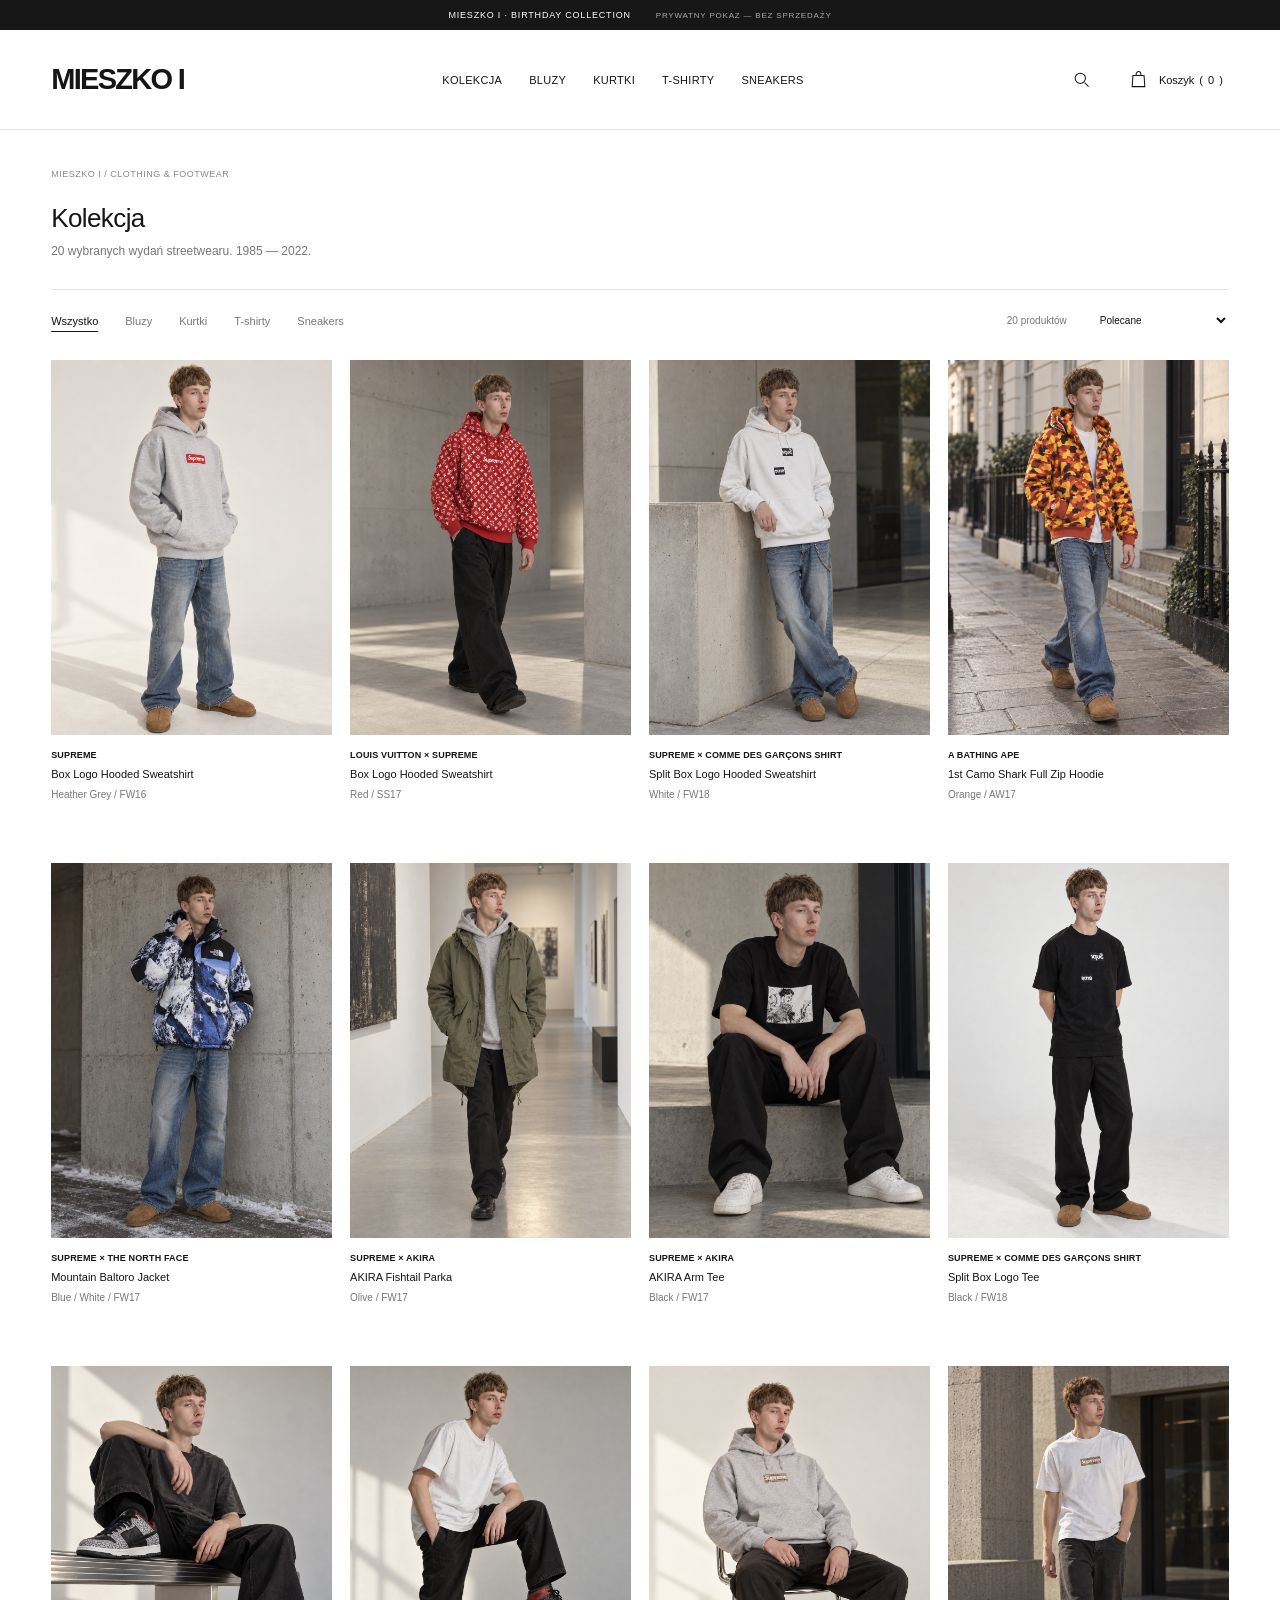
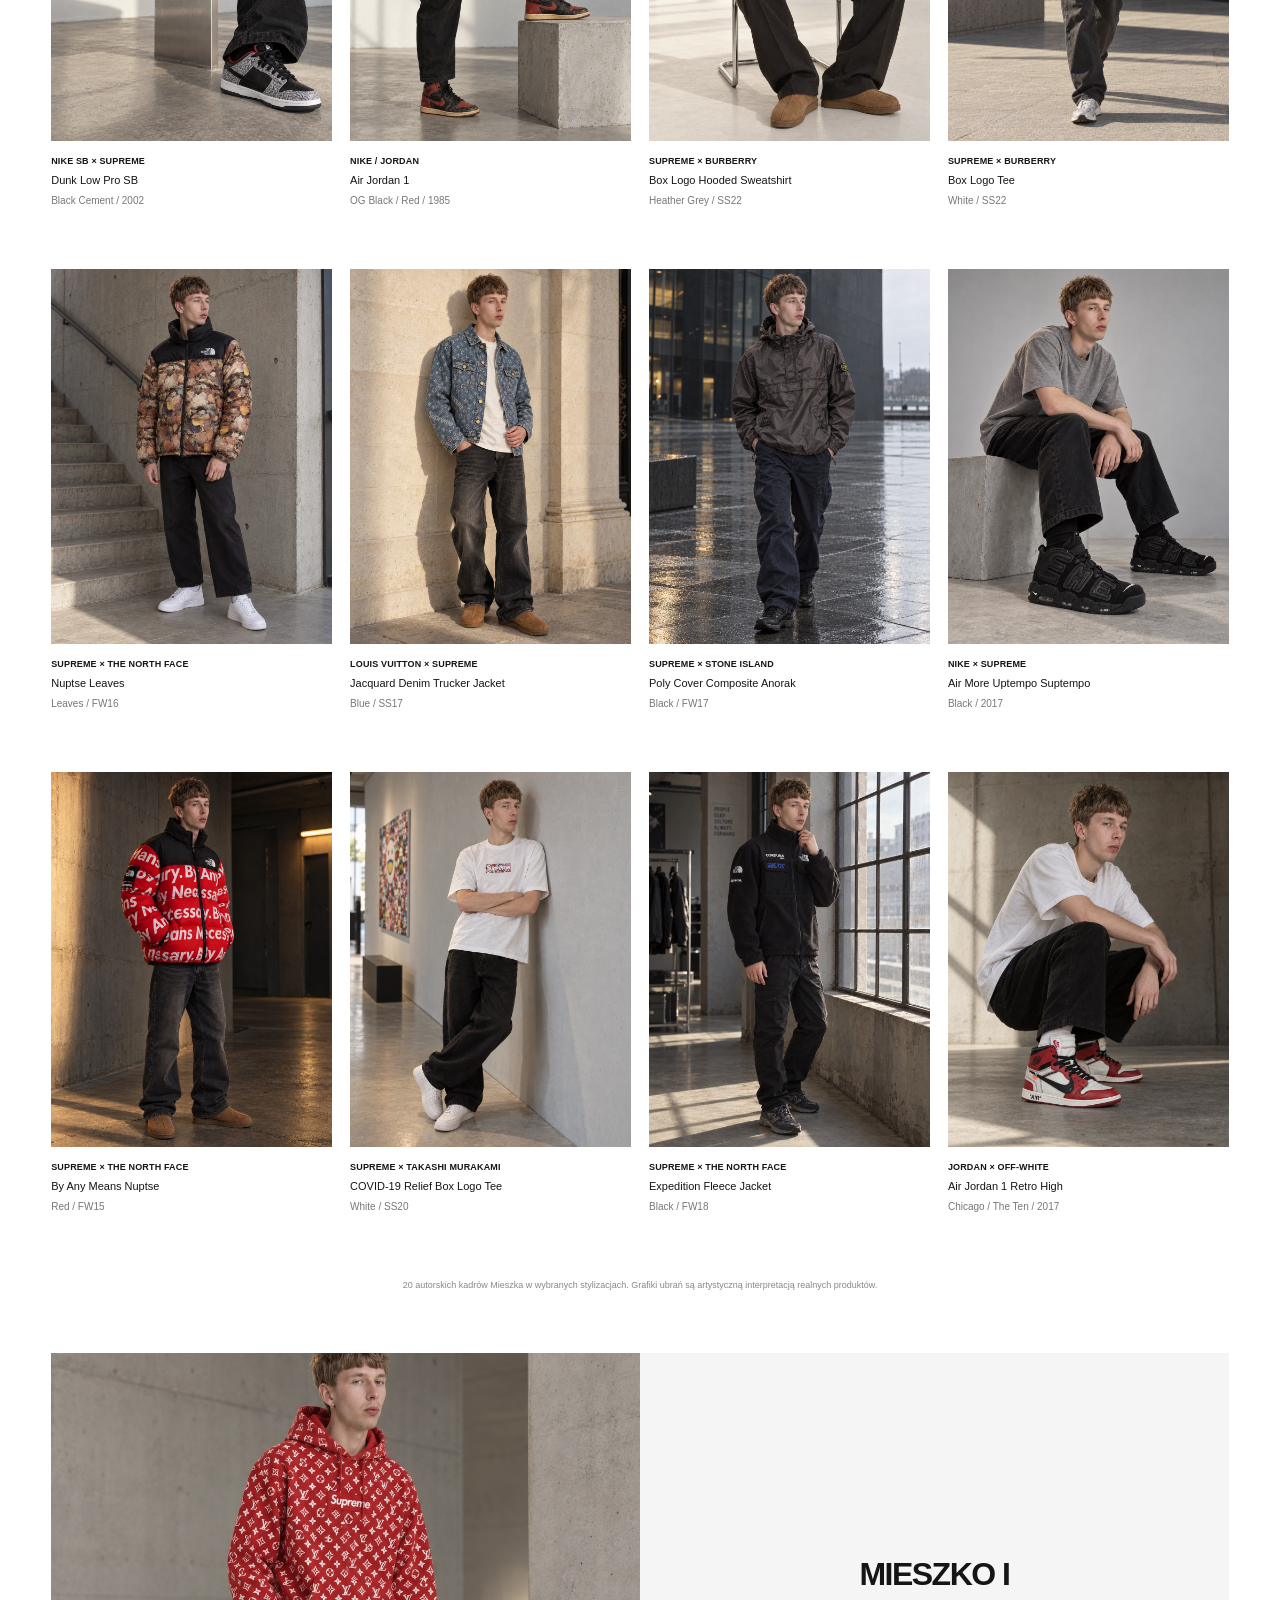
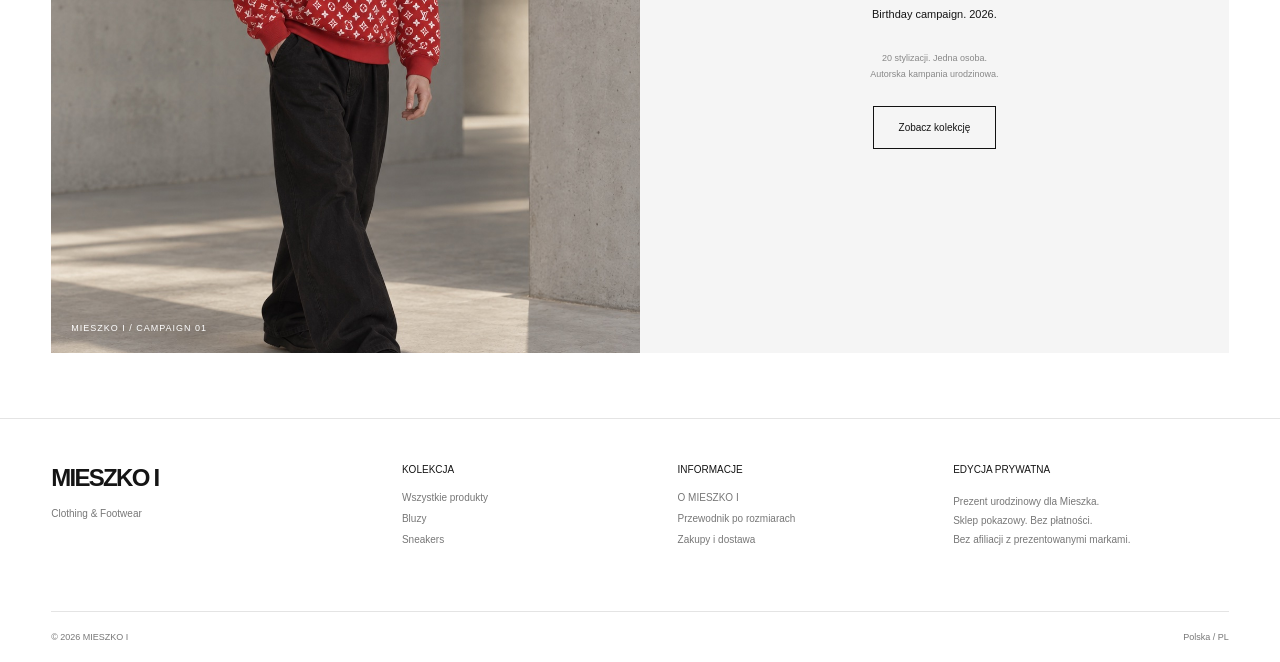
==== index.html @ 888cb0c1 "Publish 20 Mieszko campaign photos across both storefronts" ====
<!doctype html><html lang="pl"><head><meta charset="utf-8"><meta name="viewport" content="width=device-width,initial-scale=1"><meta name="theme-color" content="#ffffff"><meta name="robots" content="noindex,nofollow"><title>MIESZKO I — Clothing & Footwear</title><link rel="stylesheet" href="style.css"></head><body>
<a class="skip" href="#catalog">Przejdź do produktów</a><div class="announcement">MIESZKO I · BIRTHDAY COLLECTION <span>PRYWATNY POKAZ — BEZ SPRZEDAŻY</span></div>
<header><button id="menuButton" class="icon-button mobile" aria-label="Otwórz menu" aria-expanded="false"><svg viewBox="0 0 24 24"><path d="M3 7h18M3 12h18M3 17h18"/></svg></button><a href="#collection" class="logo" aria-label="Mieszko I, kolekcja">MIESZKO I</a><nav aria-label="Nawigacja główna"><button data-category="all">Kolekcja</button><button data-category="Bluzy">Bluzy</button><button data-category="Kurtki">Kurtki</button><button data-category="T-shirty">T-shirty</button><button data-category="Sneakers">Sneakers</button></nav><div class="tools"><button id="searchButton" class="icon-button" aria-label="Szukaj"><svg viewBox="0 0 24 24"><circle cx="10.5" cy="10.5" r="6.5"/><path d="m16 16 5 5"/></svg></button><button id="cartButton" class="cart-button" aria-label="Otwórz koszyk"><svg viewBox="0 0 24 24"><path d="M5 7h14l1 14H4L5 7Zm4 0V5a3 3 0 0 1 6 0v2"/></svg><span class="cart-label">Koszyk</span> (<span id="count">0</span>)</button></div></header>
<div id="mobileMenu" hidden><button data-category="all">Cała kolekcja</button><button data-category="Bluzy">Bluzy</button><button data-category="Kurtki">Kurtki</button><button data-category="T-shirty">T-shirty</button><button data-category="Sneakers">Sneakers</button><button data-info="about">O MIESZKO I</button></div>
<main id="collection"><section class="collection-intro"><div class="breadcrumb">MIESZKO I / CLOTHING & FOOTWEAR</div><h1>Kolekcja</h1><p>20 wybranych wydań streetwearu. 1985 — 2022.</p></section><section id="catalog" aria-label="Katalog produktów"><div class="catalog-toolbar"><div class="filters" role="group" aria-label="Kategorie"><button class="active" data-filter="all">Wszystko</button><button data-filter="Bluzy">Bluzy</button><button data-filter="Kurtki">Kurtki</button><button data-filter="T-shirty">T-shirty</button><button data-filter="Sneakers">Sneakers</button></div><div class="sorting"><span id="resultCount">20 produktów</span><label class="sr-only" for="sort">Sortowanie</label><select id="sort"><option value="curated">Polecane</option><option value="new">Rok: od najnowszych</option><option value="old">Rok: od najstarszych</option><option value="name">Nazwa: A–Z</option></select></div></div><div id="searchPanel" hidden><label class="sr-only" for="search">Szukaj w kolekcji</label><input id="search" type="search" placeholder="Szukaj produktów, marek, lat…" autocomplete="off"><button id="clearSearch">Wyczyść</button></div><div id="grid" class="grid"></div><p class="photo-note">20 autorskich kadrów Mieszka w wybranych stylizacjach. Grafiki ubrań są artystyczną interpretacją realnych produktów.</p></section><section class="editorial"><figure><img src="assets/photos/lv-box.jpg" alt="Mieszko w czerwonej stylizacji Louis Vuitton i Supreme z urodzinowej kampanii" loading="lazy"><figcaption>MIESZKO I / CAMPAIGN 01</figcaption></figure><div><h2>MIESZKO I</h2><p>Birthday campaign. 2026.</p><p class="editorial-note">20 stylizacji. Jedna osoba.<br>Autorska kampania urodzinowa.</p><button data-category="all">Zobacz kolekcję</button></div></section></main>
<footer><div class="footer-brand"><a class="logo" href="#collection">MIESZKO I</a><p>Clothing & Footwear</p></div><div><h2>Kolekcja</h2><button data-category="all">Wszystkie produkty</button><button data-category="Bluzy">Bluzy</button><button data-category="Sneakers">Sneakers</button></div><div><h2>Informacje</h2><button data-info="about">O MIESZKO I</button><button data-info="sizes">Przewodnik po rozmiarach</button><button data-info="demo">Zakupy i dostawa</button></div><div><h2>Edycja prywatna</h2><p>Prezent urodzinowy dla Mieszka.<br>Sklep pokazowy. Bez płatności.<br>Bez afiliacji z prezentowanymi markami.</p></div><div class="footer-bottom"><span>© 2026 MIESZKO I</span><span>Polska / PL</span></div></footer>
<dialog id="detail" aria-label="Szczegóły produktu"><button class="close" aria-label="Zamknij szczegóły">×</button><div id="detailBody"></div></dialog><dialog id="cart" aria-label="Koszyk"><button class="close" aria-label="Zamknij koszyk">×</button><div id="cartBody"></div></dialog><dialog id="info" aria-label="Informacje"><button class="close" aria-label="Zamknij informacje">×</button><div id="infoBody"></div></dialog><div id="toast" role="status" aria-live="polite"></div><script src="products.js"></script><script src="app.js"></script></body></html>
---- style.css ----
:root{--ink:#151515;--muted:#777;--line:#e4e4e4;--surface:#f5f5f5}*{box-sizing:border-box}body{margin:0;background:#fff;color:var(--ink);font-family:Helvetica,Arial,sans-serif;font-size:13px;-webkit-font-smoothing:antialiased}html{scroll-behavior:smooth;scroll-padding-top:110px}button,input,select{font:inherit;color:inherit}button,a,select{-webkit-tap-highlight-color:transparent}button{cursor:pointer}button{background:none;border:0}a{color:inherit;text-decoration:none}button:focus-visible,a:focus-visible,input:focus-visible,select:focus-visible,summary:focus-visible{outline:2px solid #111;outline-offset:4px}button:disabled{opacity:.45;cursor:not-allowed}.announcement{height:30px;background:#171717;color:white;display:flex;justify-content:center;gap:25px;align-items:center;font-size:9px;letter-spacing:.8px}.announcement span{color:#a9a9a9;font-size:8px}header{height:100px;padding:0 4%;display:flex;align-items:center;gap:40px;background:white;position:sticky;top:0;z-index:10;border-bottom:1px solid var(--line)}.logo{font-family:Helvetica,Arial,sans-serif;font-weight:900;font-size:29px;letter-spacing:-1.7px;white-space:nowrap}header nav{display:flex;align-items:center;justify-content:center;gap:27px;flex:1}nav button{font-size:11px;padding:12px 0;text-transform:uppercase;letter-spacing:.3px}nav button:hover,footer button:hover{text-decoration:underline;text-underline-offset:4px}.tools{display:flex;align-items:center;gap:22px}.icon-button{padding:10px;display:flex;align-items:center;justify-content:center}.icon-button svg,.cart-button svg{width:19px;height:19px;fill:none;stroke:currentColor;stroke-width:1.3}.cart-button{display:flex;gap:5px;align-items:center;font-size:11px;min-height:44px}.cart-button svg{margin-right:6px}.mobile{display:none}.skip{position:fixed;left:15px;top:-60px;padding:12px;background:#111;color:white;z-index:100}.skip:focus{top:10px}.collection-intro{padding:39px 4% 31px}.breadcrumb{font-size:9px;color:#888;letter-spacing:.5px;margin-bottom:24px}h1{font-size:26px;font-weight:500;margin:0 0 10px;letter-spacing:-.6px}.collection-intro p{color:#777;font-size:12px;margin:0}#catalog{padding:0 4% 60px}.catalog-toolbar{display:flex;justify-content:space-between;gap:20px;align-items:center;border-top:1px solid var(--line);padding:16px 0 25px}.filters{display:flex;gap:27px}.filters button{font-size:11px;padding:8px 0;color:#777;white-space:nowrap}.filters button.active{color:#111;text-decoration:underline;text-underline-offset:6px}.sorting{display:flex;gap:25px;align-items:center;font-size:10px;color:#777}.sorting select{background:white;border:0;padding:8px 18px 8px 4px;color:#111;max-width:180px;font-size:10px}.grid{display:grid;grid-template-columns:repeat(4,minmax(0,1fr));gap:42px 18px}.product{text-align:left;padding:0;min-width:0}.product-art{position:relative;aspect-ratio:3/4;background:var(--surface);overflow:hidden}.product-art img{width:100%;height:100%;object-fit:contain;mix-blend-mode:multiply;padding:20px;transition:transform .45s ease}.product:hover .product-art img{transform:scale(1.035)}.product-art img.session-photo{object-fit:cover;padding:0;mix-blend-mode:normal}.product-info{padding:14px 0 0}.product-info>span{font-size:9px;font-weight:600;display:block;line-height:1.5;text-transform:uppercase;letter-spacing:.15px}.product h3{font-size:11px;font-weight:400;line-height:1.55;margin:4px 0}.product-info p{font-size:10px;line-height:1.6;color:#777;margin:3px 0}.product-info .status{font-size:9px;color:#333;margin-top:9px}.card-sizes{font-size:9px;color:#777;opacity:0;margin-top:8px;word-spacing:10px;transition:opacity .2s}.product:hover .card-sizes,.product:focus-visible .card-sizes{opacity:1}.placeholder[hidden]{display:none}.placeholder{height:100%;display:flex;flex-direction:column;align-items:center;justify-content:center;padding:20px;text-align:center;color:#b5b5b5;gap:12px}.placeholder strong{font-size:22px;letter-spacing:-1px;color:#d3d3d3}.placeholder span{font-size:9px;letter-spacing:1px;text-transform:uppercase;line-height:1.6}.photo-note{font-size:9px;color:#888;text-align:center;margin:45px 0 0;line-height:1.6}footer{border-top:1px solid var(--line);padding:45px 4% 20px;display:grid;grid-template-columns:1.3fr 1fr 1fr 1.1fr;gap:25px}footer .logo{font-size:24px}footer h2{font-size:10px;font-weight:500;text-transform:uppercase;margin:0 0 17px}footer button{display:block;padding:0;margin:10px 0;color:#777;font-size:10px;text-align:left}footer p{font-size:10px;color:#777;line-height:1.9;margin:12px 0}.footer-bottom{grid-column:1/-1;display:flex;justify-content:space-between;border-top:1px solid var(--line);padding-top:20px;margin-top:25px;font-size:9px;color:#777}#searchPanel{display:flex;margin-bottom:25px;border-bottom:1px solid #111}#searchPanel[hidden],#mobileMenu[hidden]{display:none}#search{flex:1;min-width:0;border:0;background:#fff;padding:15px 0;outline:none;font-size:13px}#clearSearch{font-size:10px;padding:15px}.empty-results{grid-column:1/-1;padding:90px 20px;text-align:center;color:#777;line-height:1.8}.empty-results button{text-decoration:underline;margin-top:15px}.sr-only{position:absolute;width:1px;height:1px;padding:0;margin:-1px;overflow:hidden;clip:rect(0,0,0,0);white-space:nowrap;border:0}dialog{border:0;background:white;color:#111;padding:0;max-height:94dvh;width:min(1020px,94vw);overflow:auto}dialog::backdrop{background:#0006}.close{position:absolute;top:14px;right:15px;background:white;width:40px;height:40px;z-index:3;font-size:28px;font-weight:300}.close:hover{background:#eee}#detailBody{display:grid;grid-template-columns:1.15fr 1fr}.detail-art{background:#f5f5f5;min-height:580px;display:flex;align-items:center;position:relative}.detail-art img{width:100%;height:560px;object-fit:contain;padding:40px;mix-blend-mode:multiply}.detail-art img.session-photo{object-fit:cover;padding:0;mix-blend-mode:normal}.detail-art .placeholder{width:100%;min-height:560px}.detail-art small{position:absolute;bottom:16px;left:20px;font-size:8px;color:#888}.detail-copy{padding:65px 40px 35px}.detail-copy .brand{font-size:10px;line-height:1.6}.detail-copy h2{font-size:23px;font-weight:400;line-height:1.4;margin:13px 0}.detail-copy .edition{font-size:12px;color:#777;margin:9px 0}.detail-copy p{font-size:11px;line-height:1.8}.product-status{padding:20px 0;font-size:11px;border-bottom:1px solid var(--line);margin-bottom:24px}.size-header{display:flex;justify-content:space-between;align-items:center;font-size:10px;margin-bottom:12px}.size-header button{text-decoration:underline;color:#777;font-size:9px;padding:0}.size-options{display:flex;gap:8px;margin-bottom:18px}.size-options button{border:1px solid #d6d6d6;width:48px;height:44px;font-size:11px}.size-options button.selected{border-color:#111;background:#111;color:white}.primary{background:#111;color:white;width:100%;min-height:48px;padding:16px 20px;text-align:center;font-size:11px;letter-spacing:.2px}.primary:hover{background:#333}.detail-copy .small{font-size:9px;color:#888;margin:12px 0 25px}.detail-copy details{border-top:1px solid var(--line);padding:17px 0;font-size:10px}.detail-copy summary{cursor:pointer;list-style:none;display:flex;justify-content:space-between}.detail-copy summary:after{content:'+';font-size:14px}.detail-copy details[open] summary:after{content:'−'}.source{display:inline-block;font-size:9px;color:#777;text-decoration:underline;margin-top:16px}.size-error{color:#a32828!important;font-size:10px!important}.small{font-size:9px;color:#777}#cart{position:fixed;inset:0 0 0 auto;margin:0;width:min(500px,100vw);height:100dvh;max-height:100dvh}#cartBody{padding:28px 28px 35px}#cart h2{font-size:20px;font-weight:400;margin:0 0 30px;padding-right:35px}.cart-row{display:flex;gap:17px;border-top:1px solid var(--line);padding:23px 0}.cart-thumb{width:82px;height:106px;flex-shrink:0;background:#f5f5f5}.cart-thumb img{width:100%;height:100%;object-fit:contain;mix-blend-mode:multiply;padding:6px}.cart-thumb .placeholder{padding:4px}.cart-thumb .placeholder strong{font-size:10px}.cart-thumb .placeholder span{font-size:6px}.cart-thumb img.session-photo{object-fit:cover;padding:0;mix-blend-mode:normal}.cart-row section{flex:1;min-width:0}.cart-row .brand{font-size:8px;line-height:1.6}.cart-row h3{font-size:11px;font-weight:400;line-height:1.6;margin:5px 0}.cart-row p{font-size:10px;color:#777;margin:3px 0}.remove{padding:0;text-decoration:underline;font-size:9px;color:#777;margin-top:11px}.quantity{display:flex;align-items:center;gap:14px;margin-top:12px;font-size:11px}.quantity button{border:1px solid var(--line);width:26px;height:26px}.total{display:flex;justify-content:space-between;padding:22px 0;border-top:1px solid var(--line);font-size:12px}.cart-note{font-size:10px;color:#777;line-height:1.8;margin-bottom:22px}.continue{width:100%;font-size:10px;padding:20px;text-decoration:underline}.empty{padding:45px 0 60px;color:#777;font-size:12px;line-height:1.8}.birthday{text-align:center;padding-top:70px}.birthday .logo{font-size:35px;display:block;margin-bottom:50px}.birthday h2{font-size:38px!important;line-height:1.2;padding:0!important;margin-bottom:25px!important}.birthday p{font-size:14px;line-height:1.8;color:#777}.birthday strong{display:block;font-size:11px;margin:30px 0}.birthday .small{font-size:9px;margin-top:20px}.confetti{position:fixed;top:-10px;width:6px;height:12px;pointer-events:none;animation:fall 3s ease-in forwards;z-index:5}@keyframes fall{to{top:110%;transform:rotate(540deg)}}#toast{position:fixed;bottom:24px;left:50%;transform:translate(-50%,12px);opacity:0;pointer-events:none;background:#111;color:white;padding:16px 23px;font-size:11px;z-index:40;transition:.2s;max-width:90vw}#toast.visible{opacity:1;transform:translate(-50%,0)}#info{width:min(520px,94vw)}#infoBody{padding:65px 35px 35px}#info h2{font-size:23px;font-weight:400;margin:0 0 20px}#info p{font-size:12px;line-height:1.9;color:#666}#mobileMenu{position:fixed;top:96px;left:0;right:0;z-index:12;background:white;padding:20px 6% 30px;border-bottom:1px solid #ddd}#mobileMenu button{display:block;width:100%;text-align:left;padding:14px 0;font-size:13px}
@media(min-width:1600px){main,footer{max-width:1700px;margin:auto}.grid{gap:45px 24px}}@media(max-width:1000px){header{gap:25px}header nav{gap:16px}.logo{font-size:25px}.tools{gap:8px}.cart-label{display:none}.grid{grid-template-columns:repeat(3,minmax(0,1fr))}.sorting{gap:12px}.filters{gap:20px}}
@media(max-width:680px){.announcement{height:26px;font-size:8px;gap:0}.announcement span{display:none}header{height:70px;padding:0 4%;gap:5px;justify-content:space-between}.mobile{display:flex}header nav{display:none}.logo{font-size:24px;letter-spacing:-1.2px}.tools{gap:0}.icon-button{padding:10px}.icon-button svg,.cart-button svg{width:18px;height:18px}.cart-button{font-size:10px;gap:2px;padding:8px 3px}.cart-button svg{margin-right:2px}.collection-intro{padding:28px 5% 26px}.breadcrumb{font-size:8px;margin-bottom:19px}h1{font-size:24px}.collection-intro p{font-size:11px}#catalog{padding:0 4% 45px}.catalog-toolbar{display:block;padding:0;border-top:0}.filters{gap:24px;overflow:auto;border-bottom:1px solid var(--line);padding:0 1% 12px}.filters button{font-size:11px;padding:9px 0}.sorting{justify-content:space-between;padding:15px 1%;font-size:9px}.sorting select{font-size:9px;padding-right:5px}.grid{grid-template-columns:repeat(2,minmax(0,1fr));gap:28px 9px}.product-art{aspect-ratio:3/4}.product-art img{padding:10px}.product-info{padding:12px 3px 0}.product-info>span{font-size:8px;line-height:1.5}.product h3{font-size:10px;line-height:1.55;margin:4px 0}.product-info p{font-size:9px}.product-info .status{font-size:8px;margin-top:7px}.card-sizes{display:none}.photo-note{font-size:8px;margin:35px 15px 0}.placeholder strong{font-size:17px}.placeholder span{font-size:7px}footer{grid-template-columns:1fr 1fr;padding:30px 5% 20px;gap:28px 20px}.footer-brand{grid-column:1/-1}.footer-brand p{margin:5px 0 0}footer>div:nth-child(4){grid-column:1/-1}footer h2{font-size:9px}footer button,footer p{font-size:10px}.footer-bottom{margin-top:0;font-size:8px}#detail{width:100vw;max-width:100vw;height:100dvh;max-height:100dvh;margin:0}#detailBody{grid-template-columns:1fr}.detail-art{min-height:360px}.detail-art img{height:380px;padding:28px}.detail-art .placeholder{min-height:360px}.detail-art small{font-size:7px;bottom:13px;left:18px}.detail-copy{padding:26px 22px 35px}.detail-copy h2{font-size:22px}.detail-copy .brand{font-size:9px}.detail-copy p{font-size:11px}.product-status{padding:15px 0}.close{top:12px;right:12px}.size-options button{width:52px;height:46px}.primary{min-height:50px}.detail-copy .small{font-size:9px}#cartBody{padding:30px 22px}.birthday{padding-top:60px}.birthday h2{font-size:35px!important}.birthday p{font-size:13px}#toast{text-align:center;font-size:10px;width:max-content}#infoBody{padding:60px 25px 30px}html{scroll-padding-top:85px}}
@media(prefers-reduced-motion:reduce){html{scroll-behavior:auto}*,*:before,*:after{animation:none!important;transition:none!important}}

.editorial{display:grid;grid-template-columns:1fr 1fr;align-items:center;margin:0 4% 65px;background:#f5f5f5}.editorial figure{margin:0;position:relative}.editorial img{width:100%;height:600px;object-fit:cover;object-position:center 35%;display:block}.editorial figcaption{position:absolute;left:20px;bottom:20px;color:white;font-size:9px;letter-spacing:1px}.editorial>div{padding:50px;text-align:center}.editorial h2{font-size:32px;letter-spacing:-1.5px;font-weight:900;margin:0 0 15px}.editorial p{font-size:11px}.editorial .editorial-note{font-size:9px;color:#888;line-height:1.8;margin-top:30px}.editorial button{border:1px solid #111;padding:15px 25px;font-size:10px;margin-top:15px}@media(max-width:680px){.editorial{grid-template-columns:1fr;margin-bottom:40px}.editorial img{height:460px}.editorial>div{padding:32px}.editorial h2{font-size:27px}.editorial .editorial-note{margin-top:17px}}
.placeholder{position:relative;background:linear-gradient(150deg,#0c0c0c22,#1119),var(--piece-color,#8b8b84);color:#fff;overflow:hidden;align-items:stretch;justify-content:space-between;text-align:left;padding:22px;gap:0}
.placeholder .placeholder-mark{font-size:clamp(60px,10vw,150px);line-height:.85;font-weight:900;letter-spacing:-.12em;opacity:.2;transform:translateX(-.08em)}
.placeholder .placeholder-meta{position:relative;z-index:1;display:flex;flex-direction:column;gap:3px}
.placeholder .placeholder-meta strong{font-size:13px;font-weight:700;letter-spacing:.08em;color:#fff;text-transform:uppercase}
.placeholder .placeholder-meta span{font-size:12px;line-height:1.35;letter-spacing:0;color:#fff;text-transform:none}
.placeholder .placeholder-meta small{font-size:8px;letter-spacing:.15em;margin-top:10px;color:#ffffffe0}
.cart-thumb .placeholder{padding:7px}.cart-thumb .placeholder-mark{font-size:32px}.cart-thumb .placeholder-meta strong{font-size:6px}.cart-thumb .placeholder-meta span,.cart-thumb .placeholder-meta small{display:none}
.detail-art .placeholder{min-height:560px}.detail-art .placeholder-mark{font-size:clamp(120px,20vw,250px)}.detail-art .placeholder-meta strong{font-size:17px}.detail-art .placeholder-meta span{font-size:18px}
@media(max-width:680px){.placeholder{padding:13px}.placeholder .placeholder-mark{font-size:65px}.placeholder .placeholder-meta strong{font-size:9px}.placeholder .placeholder-meta span{font-size:9px}.placeholder .placeholder-meta small{font-size:6px}.detail-art .placeholder{min-height:360px;padding:24px}.detail-art .placeholder-mark{font-size:130px}.detail-art .placeholder-meta strong{font-size:14px}.detail-art .placeholder-meta span{font-size:15px}}
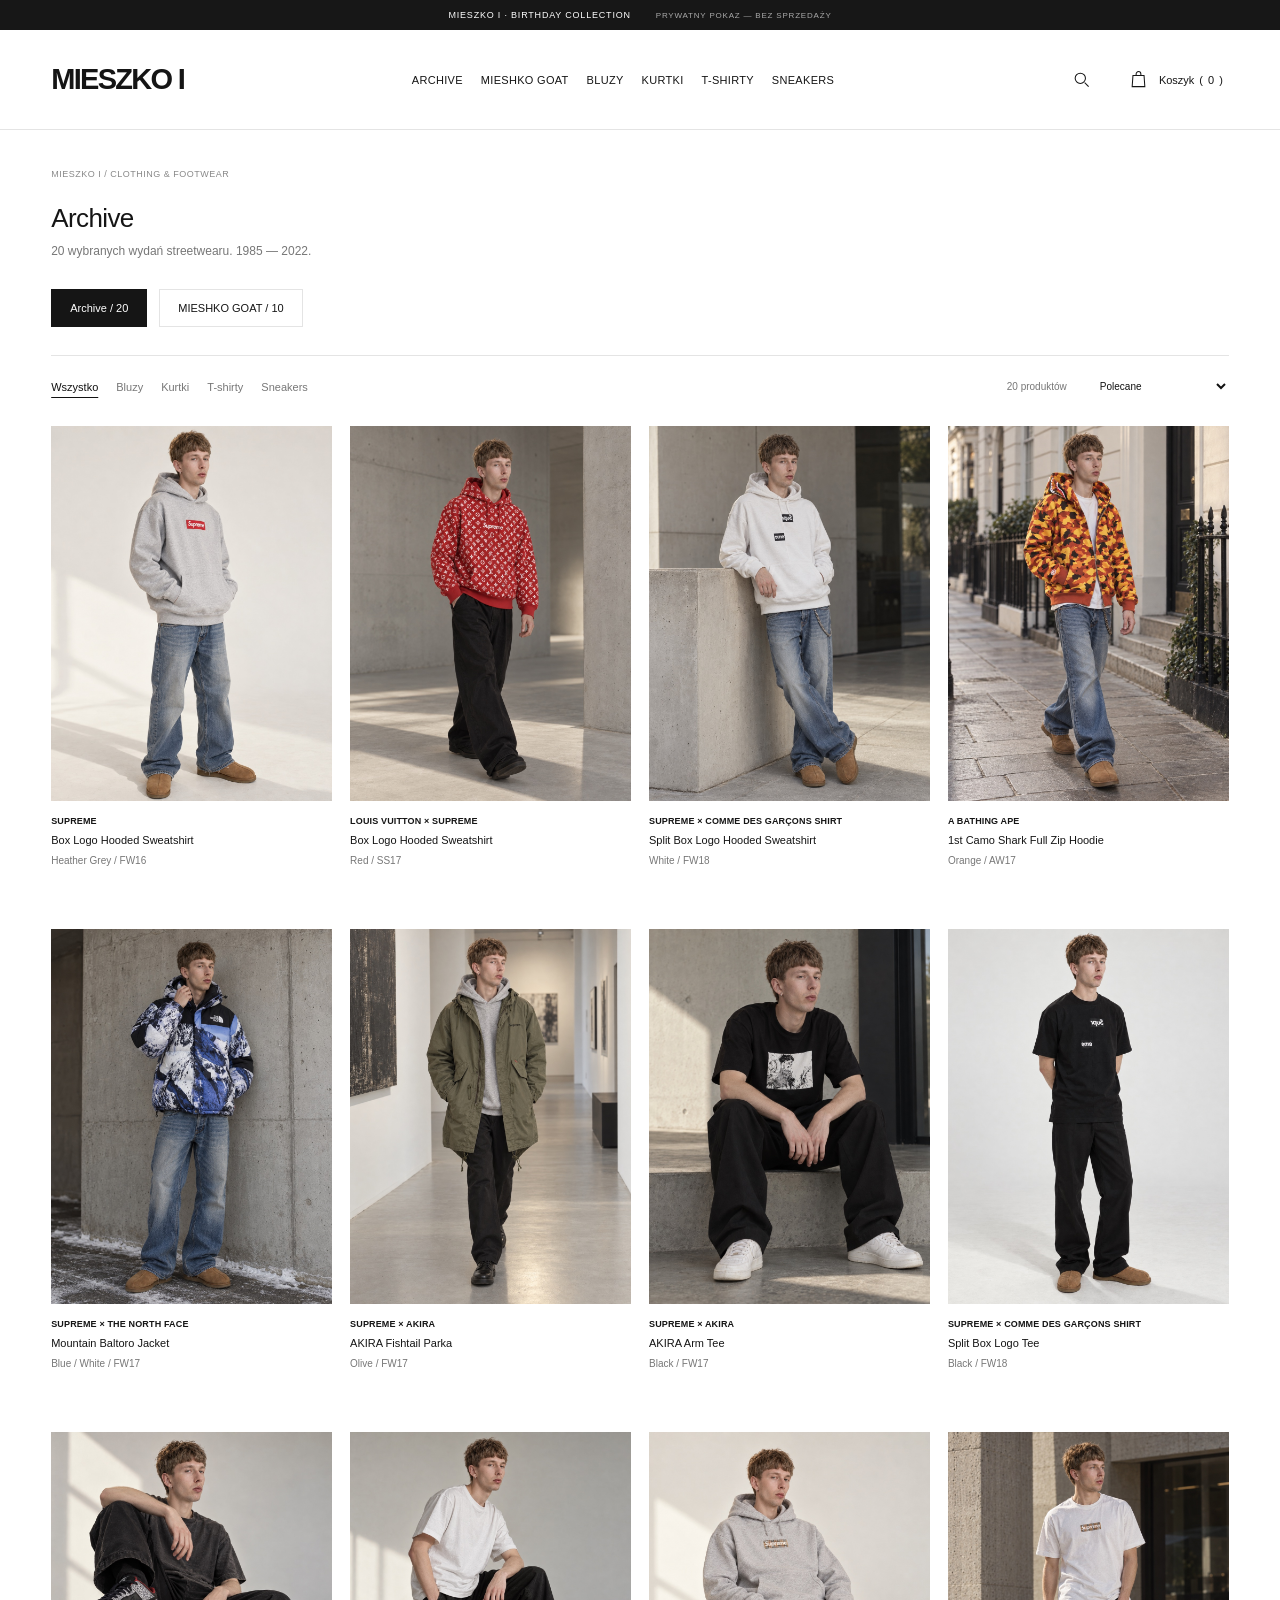
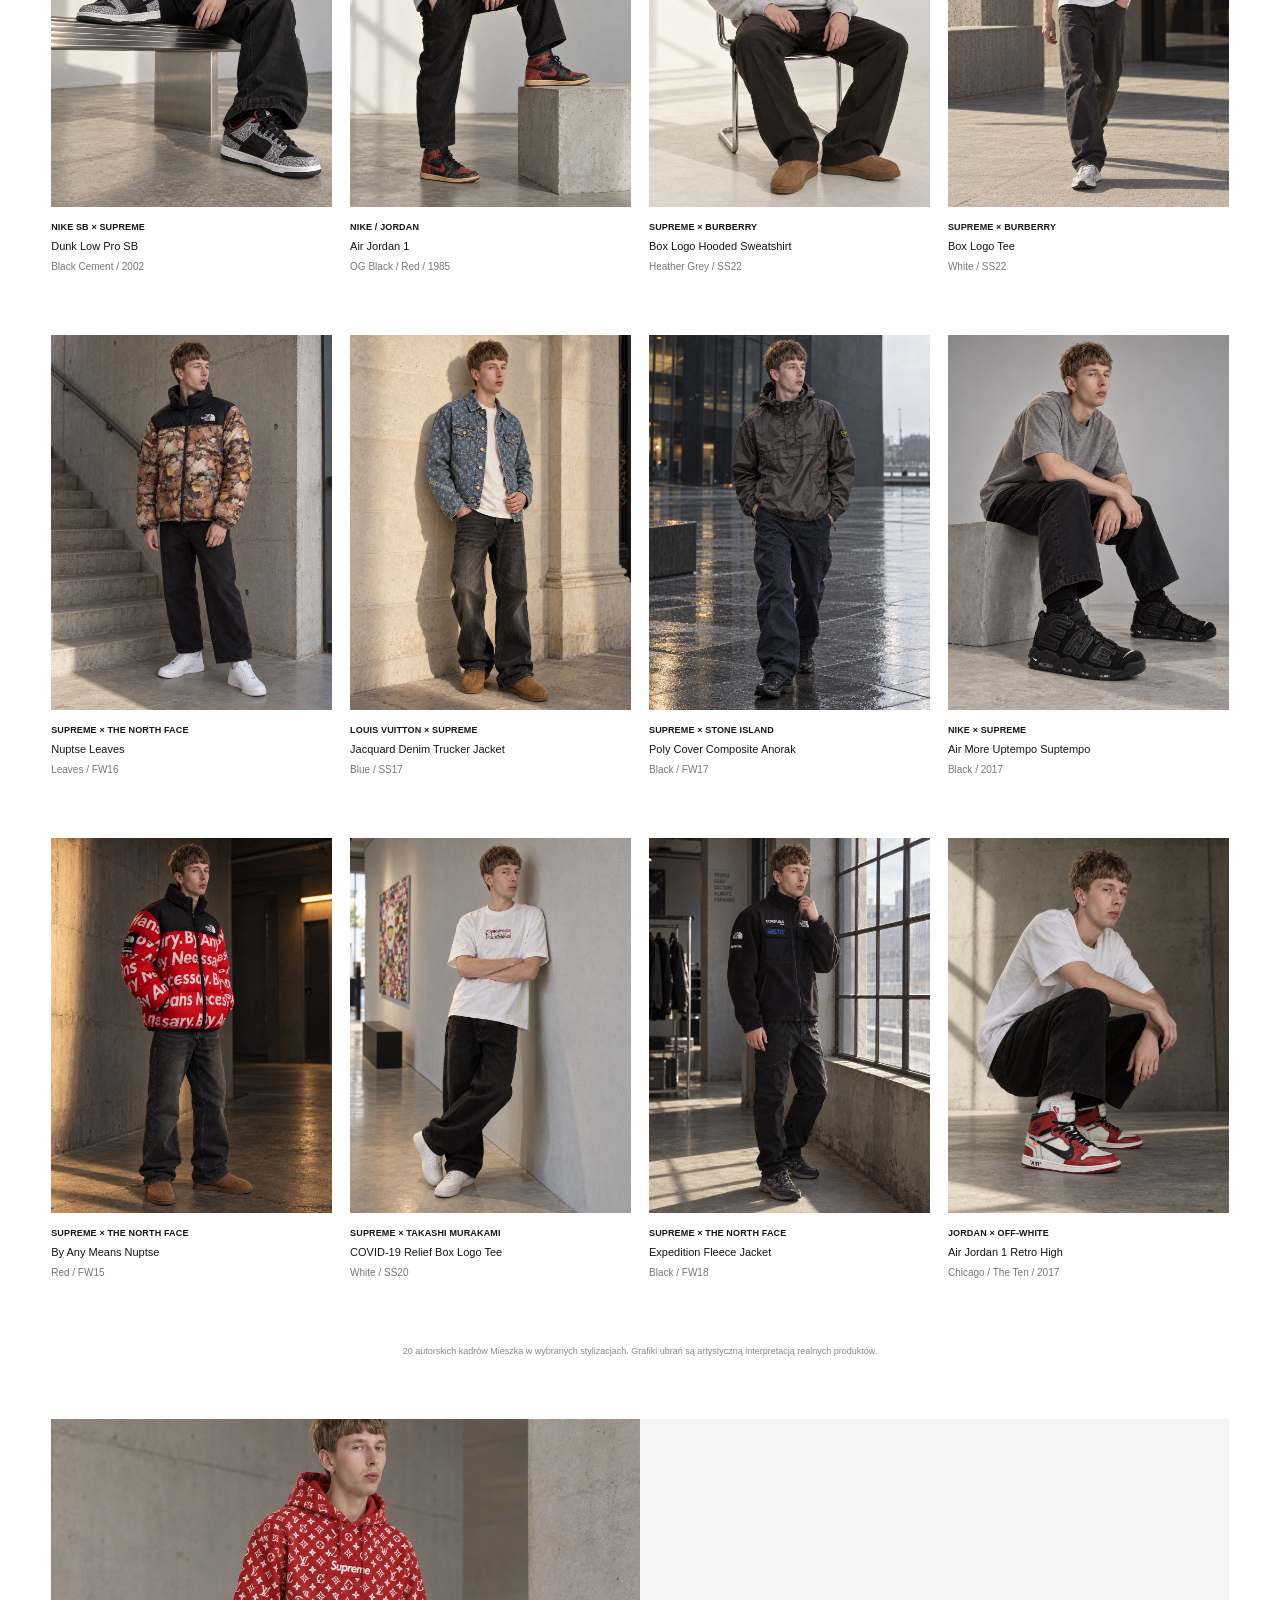
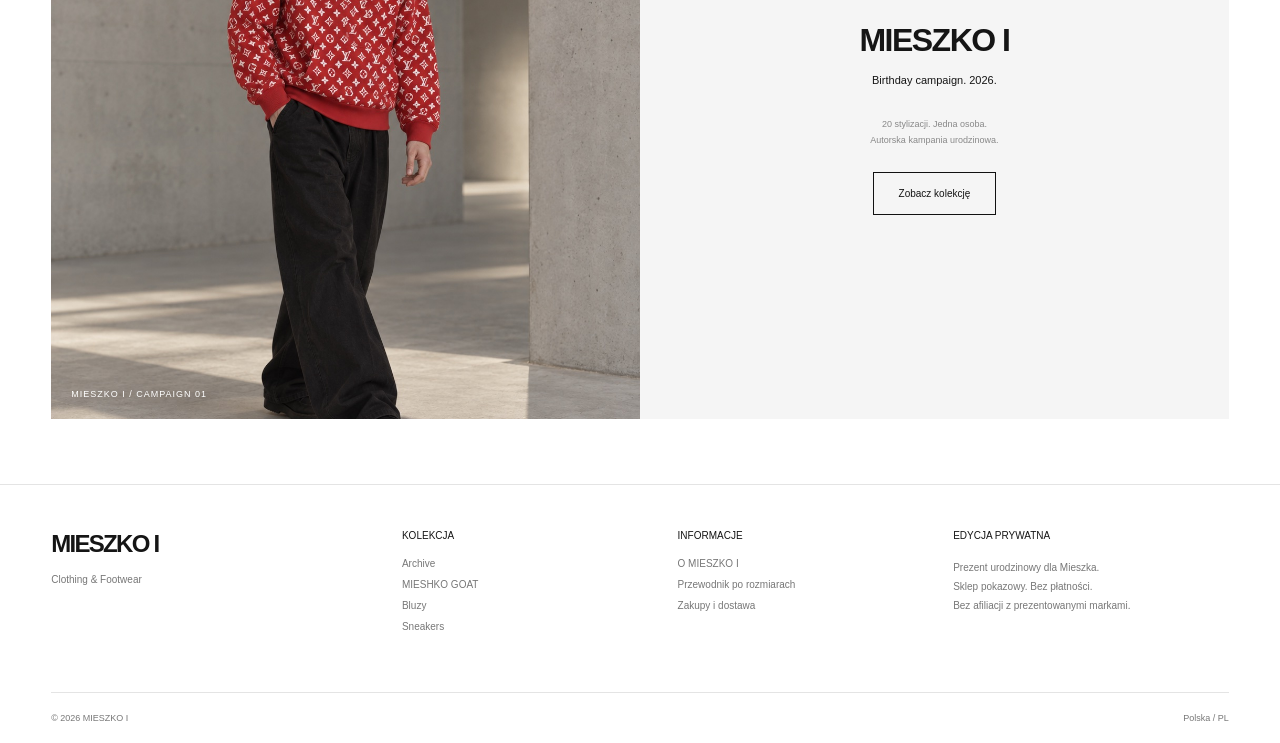
==== commit d3190f42: "Add MIESHKO GOAT collection with ten original products" ====
--- a/index.html
+++ b/index.html
@@ -1,7 +1,7 @@
 <!doctype html><html lang="pl"><head><meta charset="utf-8"><meta name="viewport" content="width=device-width,initial-scale=1"><meta name="theme-color" content="#ffffff"><meta name="robots" content="noindex,nofollow"><title>MIESZKO I — Clothing & Footwear</title><link rel="stylesheet" href="style.css"></head><body>
 <a class="skip" href="#catalog">Przejdź do produktów</a><div class="announcement">MIESZKO I · BIRTHDAY COLLECTION <span>PRYWATNY POKAZ — BEZ SPRZEDAŻY</span></div>
-<header><button id="menuButton" class="icon-button mobile" aria-label="Otwórz menu" aria-expanded="false"><svg viewBox="0 0 24 24"><path d="M3 7h18M3 12h18M3 17h18"/></svg></button><a href="#collection" class="logo" aria-label="Mieszko I, kolekcja">MIESZKO I</a><nav aria-label="Nawigacja główna"><button data-category="all">Kolekcja</button><button data-category="Bluzy">Bluzy</button><button data-category="Kurtki">Kurtki</button><button data-category="T-shirty">T-shirty</button><button data-category="Sneakers">Sneakers</button></nav><div class="tools"><button id="searchButton" class="icon-button" aria-label="Szukaj"><svg viewBox="0 0 24 24"><circle cx="10.5" cy="10.5" r="6.5"/><path d="m16 16 5 5"/></svg></button><button id="cartButton" class="cart-button" aria-label="Otwórz koszyk"><svg viewBox="0 0 24 24"><path d="M5 7h14l1 14H4L5 7Zm4 0V5a3 3 0 0 1 6 0v2"/></svg><span class="cart-label">Koszyk</span> (<span id="count">0</span>)</button></div></header>
-<div id="mobileMenu" hidden><button data-category="all">Cała kolekcja</button><button data-category="Bluzy">Bluzy</button><button data-category="Kurtki">Kurtki</button><button data-category="T-shirty">T-shirty</button><button data-category="Sneakers">Sneakers</button><button data-info="about">O MIESZKO I</button></div>
-<main id="collection"><section class="collection-intro"><div class="breadcrumb">MIESZKO I / CLOTHING & FOOTWEAR</div><h1>Kolekcja</h1><p>20 wybranych wydań streetwearu. 1985 — 2022.</p></section><section id="catalog" aria-label="Katalog produktów"><div class="catalog-toolbar"><div class="filters" role="group" aria-label="Kategorie"><button class="active" data-filter="all">Wszystko</button><button data-filter="Bluzy">Bluzy</button><button data-filter="Kurtki">Kurtki</button><button data-filter="T-shirty">T-shirty</button><button data-filter="Sneakers">Sneakers</button></div><div class="sorting"><span id="resultCount">20 produktów</span><label class="sr-only" for="sort">Sortowanie</label><select id="sort"><option value="curated">Polecane</option><option value="new">Rok: od najnowszych</option><option value="old">Rok: od najstarszych</option><option value="name">Nazwa: A–Z</option></select></div></div><div id="searchPanel" hidden><label class="sr-only" for="search">Szukaj w kolekcji</label><input id="search" type="search" placeholder="Szukaj produktów, marek, lat…" autocomplete="off"><button id="clearSearch">Wyczyść</button></div><div id="grid" class="grid"></div><p class="photo-note">20 autorskich kadrów Mieszka w wybranych stylizacjach. Grafiki ubrań są artystyczną interpretacją realnych produktów.</p></section><section class="editorial"><figure><img src="assets/photos/lv-box.jpg" alt="Mieszko w czerwonej stylizacji Louis Vuitton i Supreme z urodzinowej kampanii" loading="lazy"><figcaption>MIESZKO I / CAMPAIGN 01</figcaption></figure><div><h2>MIESZKO I</h2><p>Birthday campaign. 2026.</p><p class="editorial-note">20 stylizacji. Jedna osoba.<br>Autorska kampania urodzinowa.</p><button data-category="all">Zobacz kolekcję</button></div></section></main>
-<footer><div class="footer-brand"><a class="logo" href="#collection">MIESZKO I</a><p>Clothing & Footwear</p></div><div><h2>Kolekcja</h2><button data-category="all">Wszystkie produkty</button><button data-category="Bluzy">Bluzy</button><button data-category="Sneakers">Sneakers</button></div><div><h2>Informacje</h2><button data-info="about">O MIESZKO I</button><button data-info="sizes">Przewodnik po rozmiarach</button><button data-info="demo">Zakupy i dostawa</button></div><div><h2>Edycja prywatna</h2><p>Prezent urodzinowy dla Mieszka.<br>Sklep pokazowy. Bez płatności.<br>Bez afiliacji z prezentowanymi markami.</p></div><div class="footer-bottom"><span>© 2026 MIESZKO I</span><span>Polska / PL</span></div></footer>
+<header><button id="menuButton" class="icon-button mobile" aria-label="Otwórz menu" aria-expanded="false"><svg viewBox="0 0 24 24"><path d="M3 7h18M3 12h18M3 17h18"/></svg></button><a href="#collection" class="logo" aria-label="Mieszko I, kolekcja">MIESZKO I</a><nav aria-label="Nawigacja główna"><button data-collection="archive">Archive</button><button data-collection="goat">MIESHKO GOAT</button><button data-category="Bluzy">Bluzy</button><button data-category="Kurtki">Kurtki</button><button data-category="T-shirty">T-shirty</button><button data-category="Sneakers">Sneakers</button></nav><div class="tools"><button id="searchButton" class="icon-button" aria-label="Szukaj"><svg viewBox="0 0 24 24"><circle cx="10.5" cy="10.5" r="6.5"/><path d="m16 16 5 5"/></svg></button><button id="cartButton" class="cart-button" aria-label="Otwórz koszyk"><svg viewBox="0 0 24 24"><path d="M5 7h14l1 14H4L5 7Zm4 0V5a3 3 0 0 1 6 0v2"/></svg><span class="cart-label">Koszyk</span> (<span id="count">0</span>)</button></div></header>
+<div id="mobileMenu" hidden><button data-collection="archive">Archive</button><button data-collection="goat">MIESHKO GOAT</button><button data-category="Bluzy">Bluzy</button><button data-category="Kurtki">Kurtki</button><button data-category="T-shirty">T-shirty</button><button data-category="Sneakers">Sneakers</button><button data-info="about">O MIESZKO I</button></div>
+<main id="collection"><section class="collection-intro"><div class="breadcrumb">MIESZKO I / CLOTHING & FOOTWEAR</div><h1 id="collectionTitle">Archive</h1><p id="collectionDescription">20 wybranych wydań streetwearu. 1985 — 2022.</p></section><div class="collection-switch" role="group" aria-label="Kolekcje"><button class="active" data-collection="archive" aria-pressed="true">Archive / 20</button><button data-collection="goat" aria-pressed="false">MIESHKO GOAT / 10</button></div><section id="catalog" aria-label="Katalog produktów"><div class="catalog-toolbar"><div class="filters" role="group" aria-label="Kategorie"><button class="active" data-filter="all">Wszystko</button><button data-filter="Bluzy">Bluzy</button><button data-filter="Kurtki">Kurtki</button><button data-filter="T-shirty">T-shirty</button><button data-filter="Sneakers">Sneakers</button><button data-filter="Skarpetki">Skarpetki</button><button data-filter="Bokserki">Bokserki</button></div><div class="sorting"><span id="resultCount">20 produktów</span><label class="sr-only" for="sort">Sortowanie</label><select id="sort"><option value="curated">Polecane</option><option value="new">Rok: od najnowszych</option><option value="old">Rok: od najstarszych</option><option value="name">Nazwa: A–Z</option></select></div></div><div id="searchPanel" hidden><label class="sr-only" for="search">Szukaj w kolekcji</label><input id="search" type="search" placeholder="Szukaj produktów, marek, lat…" autocomplete="off"><button id="clearSearch">Wyczyść</button></div><div id="grid" class="grid"></div><p class="photo-note" id="photoNote">20 autorskich kadrów Mieszka w wybranych stylizacjach. Grafiki ubrań są artystyczną interpretacją realnych produktów.</p></section><section class="editorial"><figure><img src="assets/photos/lv-box.jpg" alt="Mieszko w czerwonej stylizacji Louis Vuitton i Supreme z urodzinowej kampanii" loading="lazy"><figcaption>MIESZKO I / CAMPAIGN 01</figcaption></figure><div><h2>MIESZKO I</h2><p>Birthday campaign. 2026.</p><p class="editorial-note">20 stylizacji. Jedna osoba.<br>Autorska kampania urodzinowa.</p><button data-category="all">Zobacz kolekcję</button></div></section></main>
+<footer><div class="footer-brand"><a class="logo" href="#collection">MIESZKO I</a><p>Clothing & Footwear</p></div><div><h2>Kolekcja</h2><button data-collection="archive">Archive</button><button data-collection="goat">MIESHKO GOAT</button><button data-category="Bluzy">Bluzy</button><button data-category="Sneakers">Sneakers</button></div><div><h2>Informacje</h2><button data-info="about">O MIESZKO I</button><button data-info="sizes">Przewodnik po rozmiarach</button><button data-info="demo">Zakupy i dostawa</button></div><div><h2>Edycja prywatna</h2><p>Prezent urodzinowy dla Mieszka.<br>Sklep pokazowy. Bez płatności.<br>Bez afiliacji z prezentowanymi markami.</p></div><div class="footer-bottom"><span>© 2026 MIESZKO I</span><span>Polska / PL</span></div></footer>
 <dialog id="detail" aria-label="Szczegóły produktu"><button class="close" aria-label="Zamknij szczegóły">×</button><div id="detailBody"></div></dialog><dialog id="cart" aria-label="Koszyk"><button class="close" aria-label="Zamknij koszyk">×</button><div id="cartBody"></div></dialog><dialog id="info" aria-label="Informacje"><button class="close" aria-label="Zamknij informacje">×</button><div id="infoBody"></div></dialog><div id="toast" role="status" aria-live="polite"></div><script src="products.js"></script><script src="app.js"></script></body></html>
--- a/style.css
+++ b/style.css
@@ -13,3 +13,5 @@
 .cart-thumb .placeholder{padding:7px}.cart-thumb .placeholder-mark{font-size:32px}.cart-thumb .placeholder-meta strong{font-size:6px}.cart-thumb .placeholder-meta span,.cart-thumb .placeholder-meta small{display:none}
 .detail-art .placeholder{min-height:560px}.detail-art .placeholder-mark{font-size:clamp(120px,20vw,250px)}.detail-art .placeholder-meta strong{font-size:17px}.detail-art .placeholder-meta span{font-size:18px}
 @media(max-width:680px){.placeholder{padding:13px}.placeholder .placeholder-mark{font-size:65px}.placeholder .placeholder-meta strong{font-size:9px}.placeholder .placeholder-meta span{font-size:9px}.placeholder .placeholder-meta small{font-size:6px}.detail-art .placeholder{min-height:360px;padding:24px}.detail-art .placeholder-mark{font-size:130px}.detail-art .placeholder-meta strong{font-size:14px}.detail-art .placeholder-meta span{font-size:15px}}
+
+.collection-switch{display:flex;gap:12px;padding:0 4% 28px}.collection-switch button{border:1px solid var(--line);padding:12px 18px;font-size:11px}.collection-switch button.active{background:#151515;color:white;border-color:#151515}.filters{flex-wrap:wrap;gap:18px}.filters button[hidden]{display:none}.size-options button{min-width:48px;width:auto;padding:0 10px}.product-art img.packshot,.detail-art img.packshot,.cart-thumb img.packshot{object-fit:contain;mix-blend-mode:normal;padding:0}header nav{gap:18px}@media(max-width:680px){.filters{flex-wrap:nowrap}.collection-switch{padding:0 4% 22px}.collection-switch button{padding:12px;font-size:10px}}
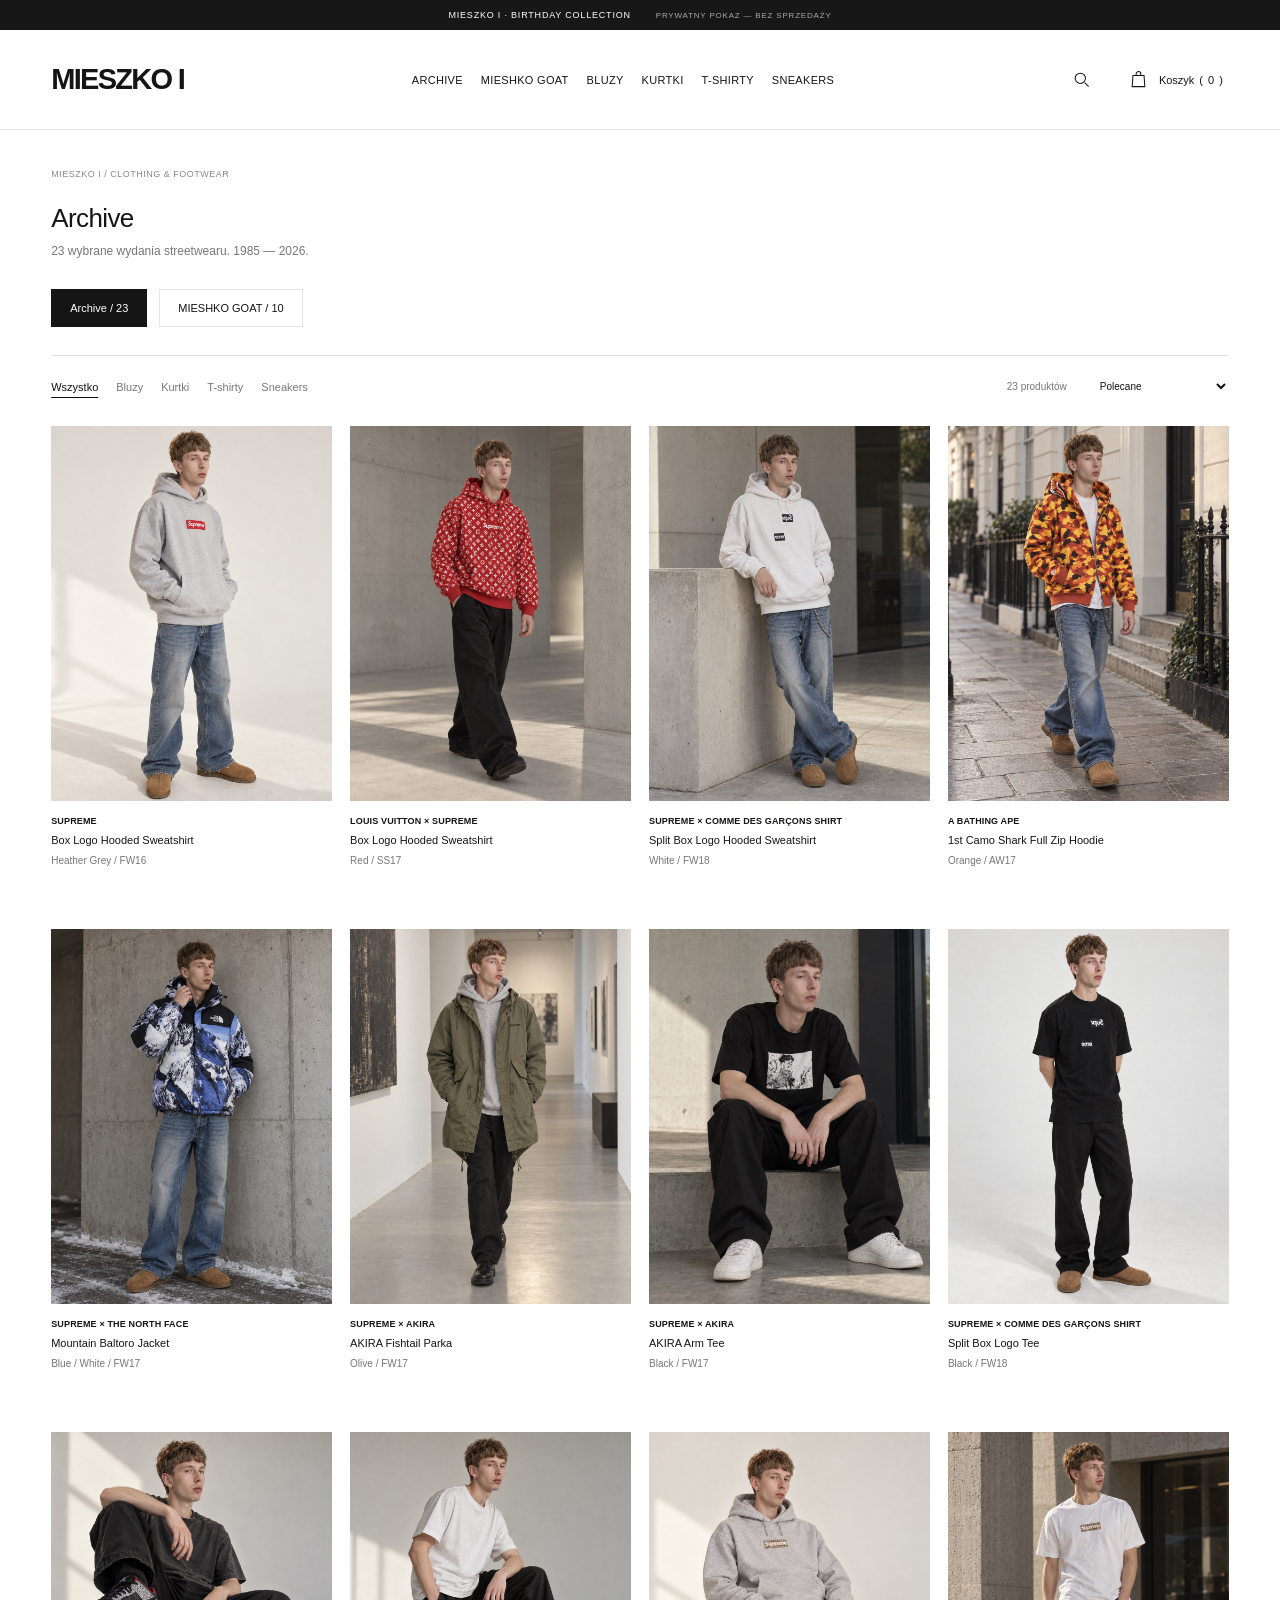
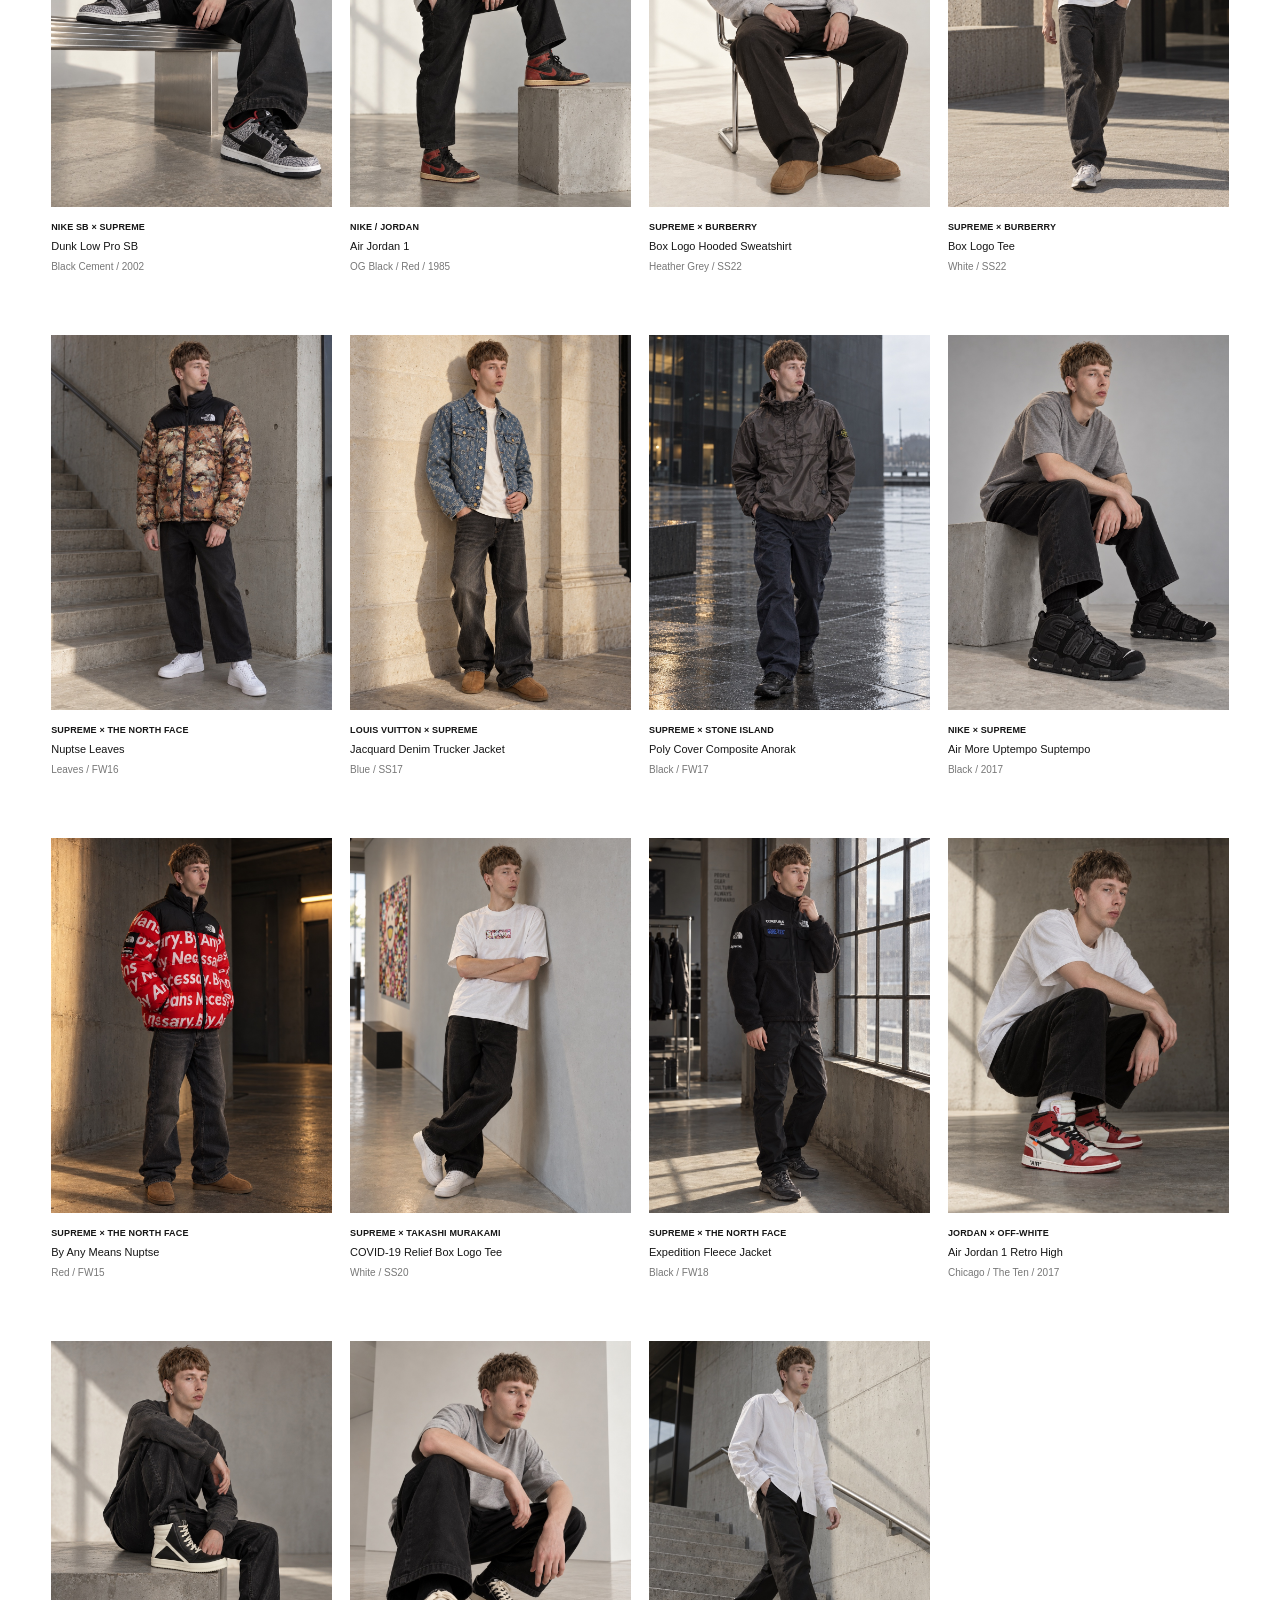
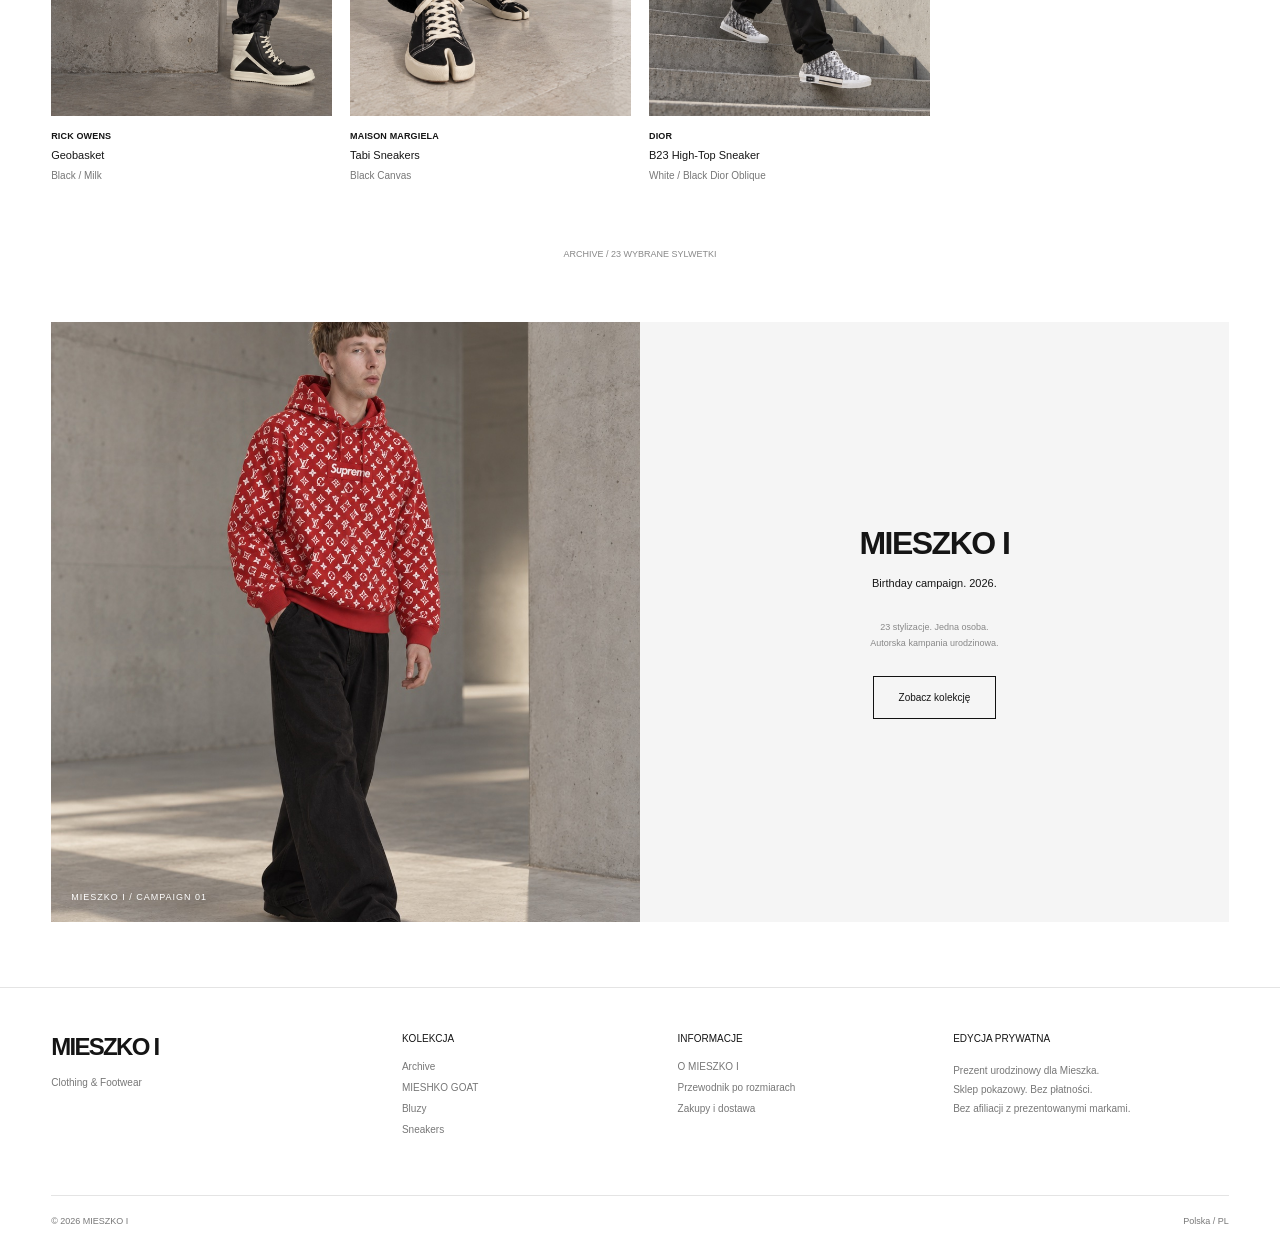
==== commit f9bbf1a4: "Add three designer sneaker looks and polish storefront copy" ====
--- a/index.html
+++ b/index.html
@@ -2,6 +2,6 @@
 <a class="skip" href="#catalog">Przejdź do produktów</a><div class="announcement">MIESZKO I · BIRTHDAY COLLECTION <span>PRYWATNY POKAZ — BEZ SPRZEDAŻY</span></div>
 <header><button id="menuButton" class="icon-button mobile" aria-label="Otwórz menu" aria-expanded="false"><svg viewBox="0 0 24 24"><path d="M3 7h18M3 12h18M3 17h18"/></svg></button><a href="#collection" class="logo" aria-label="Mieszko I, kolekcja">MIESZKO I</a><nav aria-label="Nawigacja główna"><button data-collection="archive">Archive</button><button data-collection="goat">MIESHKO GOAT</button><button data-category="Bluzy">Bluzy</button><button data-category="Kurtki">Kurtki</button><button data-category="T-shirty">T-shirty</button><button data-category="Sneakers">Sneakers</button></nav><div class="tools"><button id="searchButton" class="icon-button" aria-label="Szukaj"><svg viewBox="0 0 24 24"><circle cx="10.5" cy="10.5" r="6.5"/><path d="m16 16 5 5"/></svg></button><button id="cartButton" class="cart-button" aria-label="Otwórz koszyk"><svg viewBox="0 0 24 24"><path d="M5 7h14l1 14H4L5 7Zm4 0V5a3 3 0 0 1 6 0v2"/></svg><span class="cart-label">Koszyk</span> (<span id="count">0</span>)</button></div></header>
 <div id="mobileMenu" hidden><button data-collection="archive">Archive</button><button data-collection="goat">MIESHKO GOAT</button><button data-category="Bluzy">Bluzy</button><button data-category="Kurtki">Kurtki</button><button data-category="T-shirty">T-shirty</button><button data-category="Sneakers">Sneakers</button><button data-info="about">O MIESZKO I</button></div>
-<main id="collection"><section class="collection-intro"><div class="breadcrumb">MIESZKO I / CLOTHING & FOOTWEAR</div><h1 id="collectionTitle">Archive</h1><p id="collectionDescription">20 wybranych wydań streetwearu. 1985 — 2022.</p></section><div class="collection-switch" role="group" aria-label="Kolekcje"><button class="active" data-collection="archive" aria-pressed="true">Archive / 20</button><button data-collection="goat" aria-pressed="false">MIESHKO GOAT / 10</button></div><section id="catalog" aria-label="Katalog produktów"><div class="catalog-toolbar"><div class="filters" role="group" aria-label="Kategorie"><button class="active" data-filter="all">Wszystko</button><button data-filter="Bluzy">Bluzy</button><button data-filter="Kurtki">Kurtki</button><button data-filter="T-shirty">T-shirty</button><button data-filter="Sneakers">Sneakers</button><button data-filter="Skarpetki">Skarpetki</button><button data-filter="Bokserki">Bokserki</button></div><div class="sorting"><span id="resultCount">20 produktów</span><label class="sr-only" for="sort">Sortowanie</label><select id="sort"><option value="curated">Polecane</option><option value="new">Rok: od najnowszych</option><option value="old">Rok: od najstarszych</option><option value="name">Nazwa: A–Z</option></select></div></div><div id="searchPanel" hidden><label class="sr-only" for="search">Szukaj w kolekcji</label><input id="search" type="search" placeholder="Szukaj produktów, marek, lat…" autocomplete="off"><button id="clearSearch">Wyczyść</button></div><div id="grid" class="grid"></div><p class="photo-note" id="photoNote">20 autorskich kadrów Mieszka w wybranych stylizacjach. Grafiki ubrań są artystyczną interpretacją realnych produktów.</p></section><section class="editorial"><figure><img src="assets/photos/lv-box.jpg" alt="Mieszko w czerwonej stylizacji Louis Vuitton i Supreme z urodzinowej kampanii" loading="lazy"><figcaption>MIESZKO I / CAMPAIGN 01</figcaption></figure><div><h2>MIESZKO I</h2><p>Birthday campaign. 2026.</p><p class="editorial-note">20 stylizacji. Jedna osoba.<br>Autorska kampania urodzinowa.</p><button data-category="all">Zobacz kolekcję</button></div></section></main>
+<main id="collection"><section class="collection-intro"><div class="breadcrumb">MIESZKO I / CLOTHING & FOOTWEAR</div><h1 id="collectionTitle">Archive</h1><p id="collectionDescription">23 wybrane wydania streetwearu. 1985 — 2026.</p></section><div class="collection-switch" role="group" aria-label="Kolekcje"><button class="active" data-collection="archive" aria-pressed="true">Archive / 23</button><button data-collection="goat" aria-pressed="false">MIESHKO GOAT / 10</button></div><section id="catalog" aria-label="Katalog produktów"><div class="catalog-toolbar"><div class="filters" role="group" aria-label="Kategorie"><button class="active" data-filter="all">Wszystko</button><button data-filter="Bluzy">Bluzy</button><button data-filter="Kurtki">Kurtki</button><button data-filter="T-shirty">T-shirty</button><button data-filter="Sneakers">Sneakers</button><button data-filter="Skarpetki">Skarpetki</button><button data-filter="Bokserki">Bokserki</button></div><div class="sorting"><span id="resultCount">23 produkty</span><label class="sr-only" for="sort">Sortowanie</label><select id="sort"><option value="curated">Polecane</option><option value="new">Rok: od najnowszych</option><option value="old">Rok: od najstarszych</option><option value="name">Nazwa: A–Z</option></select></div></div><div id="searchPanel" hidden><label class="sr-only" for="search">Szukaj w kolekcji</label><input id="search" type="search" placeholder="Szukaj produktów, marek, lat…" autocomplete="off"><button id="clearSearch">Wyczyść</button></div><div id="grid" class="grid"></div><p class="photo-note" id="photoNote">ARCHIVE / 23 WYBRANE SYLWETKI</p></section><section class="editorial"><figure><img src="assets/photos/lv-box.jpg" alt="Mieszko w czerwonej stylizacji Louis Vuitton i Supreme z urodzinowej kampanii" loading="lazy"><figcaption>MIESZKO I / CAMPAIGN 01</figcaption></figure><div><h2>MIESZKO I</h2><p>Birthday campaign. 2026.</p><p class="editorial-note">23 stylizacje. Jedna osoba.<br>Autorska kampania urodzinowa.</p><button data-category="all">Zobacz kolekcję</button></div></section></main>
 <footer><div class="footer-brand"><a class="logo" href="#collection">MIESZKO I</a><p>Clothing & Footwear</p></div><div><h2>Kolekcja</h2><button data-collection="archive">Archive</button><button data-collection="goat">MIESHKO GOAT</button><button data-category="Bluzy">Bluzy</button><button data-category="Sneakers">Sneakers</button></div><div><h2>Informacje</h2><button data-info="about">O MIESZKO I</button><button data-info="sizes">Przewodnik po rozmiarach</button><button data-info="demo">Zakupy i dostawa</button></div><div><h2>Edycja prywatna</h2><p>Prezent urodzinowy dla Mieszka.<br>Sklep pokazowy. Bez płatności.<br>Bez afiliacji z prezentowanymi markami.</p></div><div class="footer-bottom"><span>© 2026 MIESZKO I</span><span>Polska / PL</span></div></footer>
 <dialog id="detail" aria-label="Szczegóły produktu"><button class="close" aria-label="Zamknij szczegóły">×</button><div id="detailBody"></div></dialog><dialog id="cart" aria-label="Koszyk"><button class="close" aria-label="Zamknij koszyk">×</button><div id="cartBody"></div></dialog><dialog id="info" aria-label="Informacje"><button class="close" aria-label="Zamknij informacje">×</button><div id="infoBody"></div></dialog><div id="toast" role="status" aria-live="polite"></div><script src="products.js"></script><script src="app.js"></script></body></html>
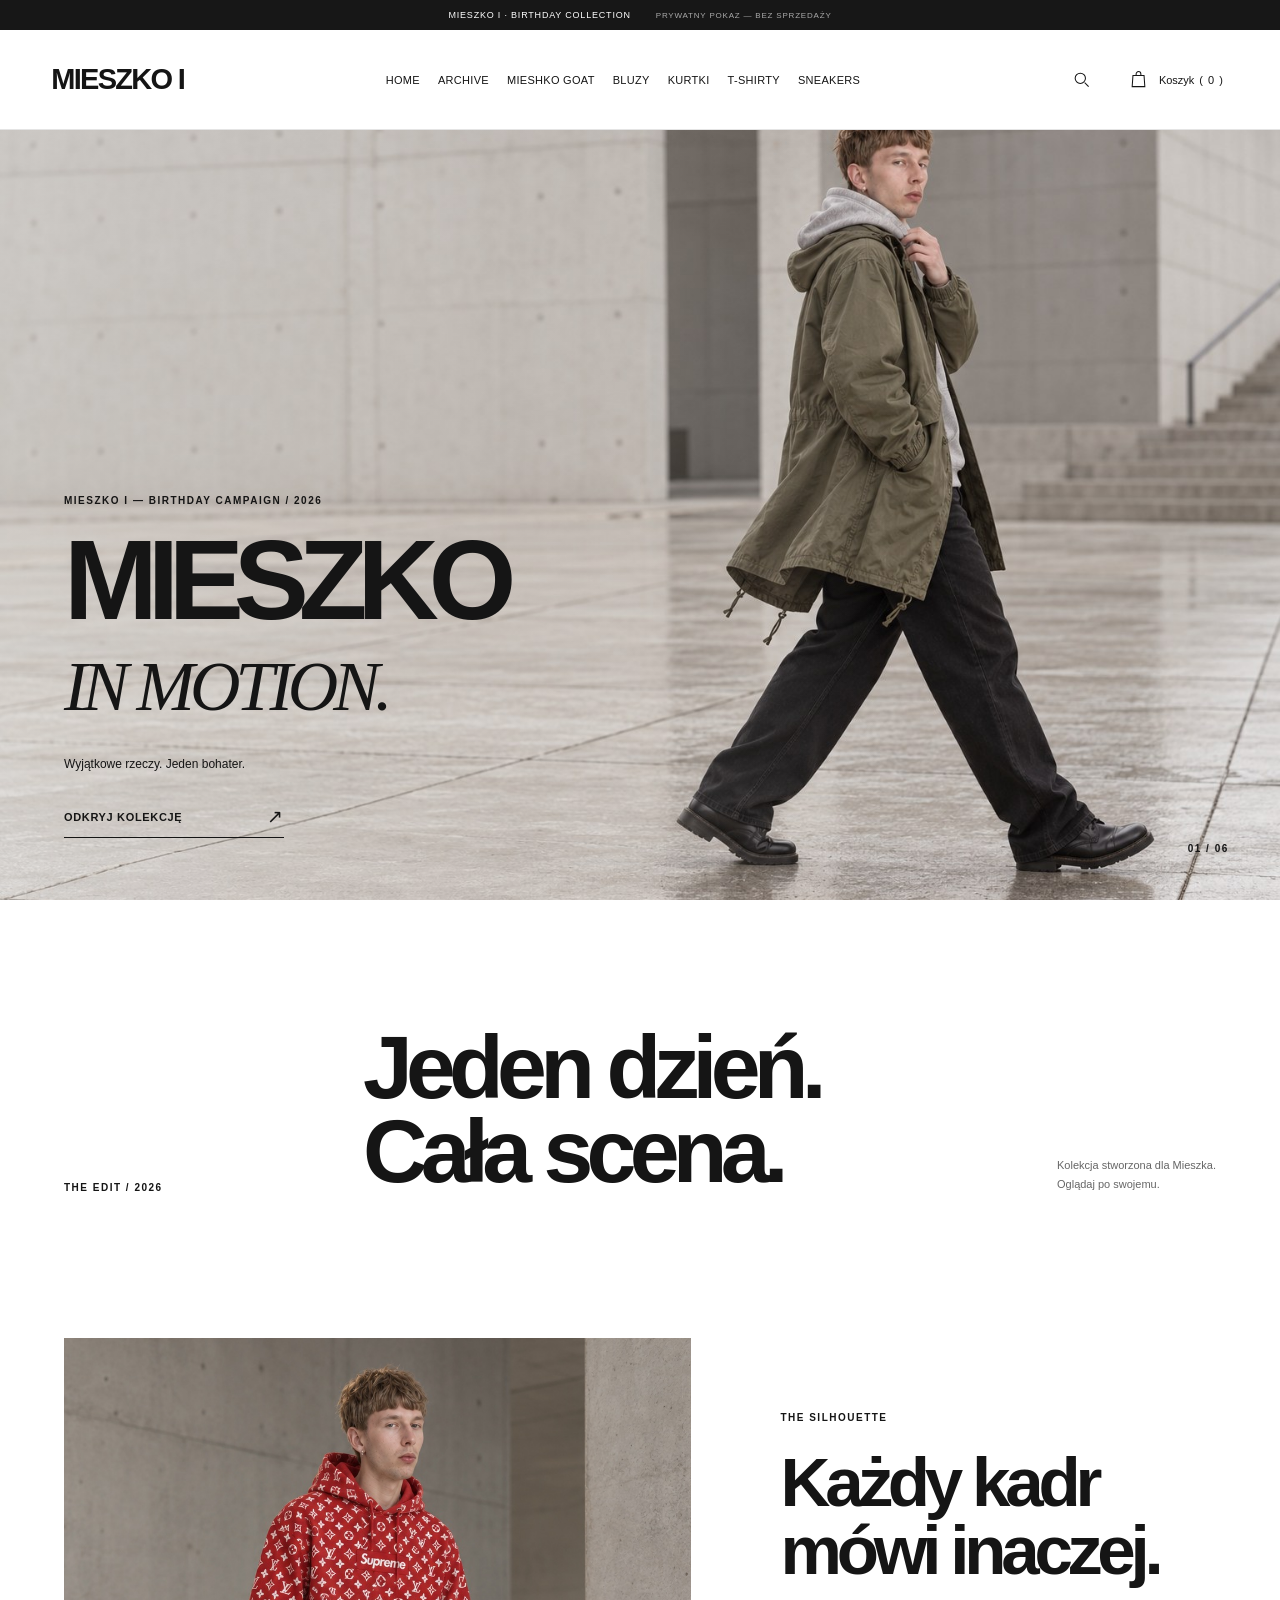
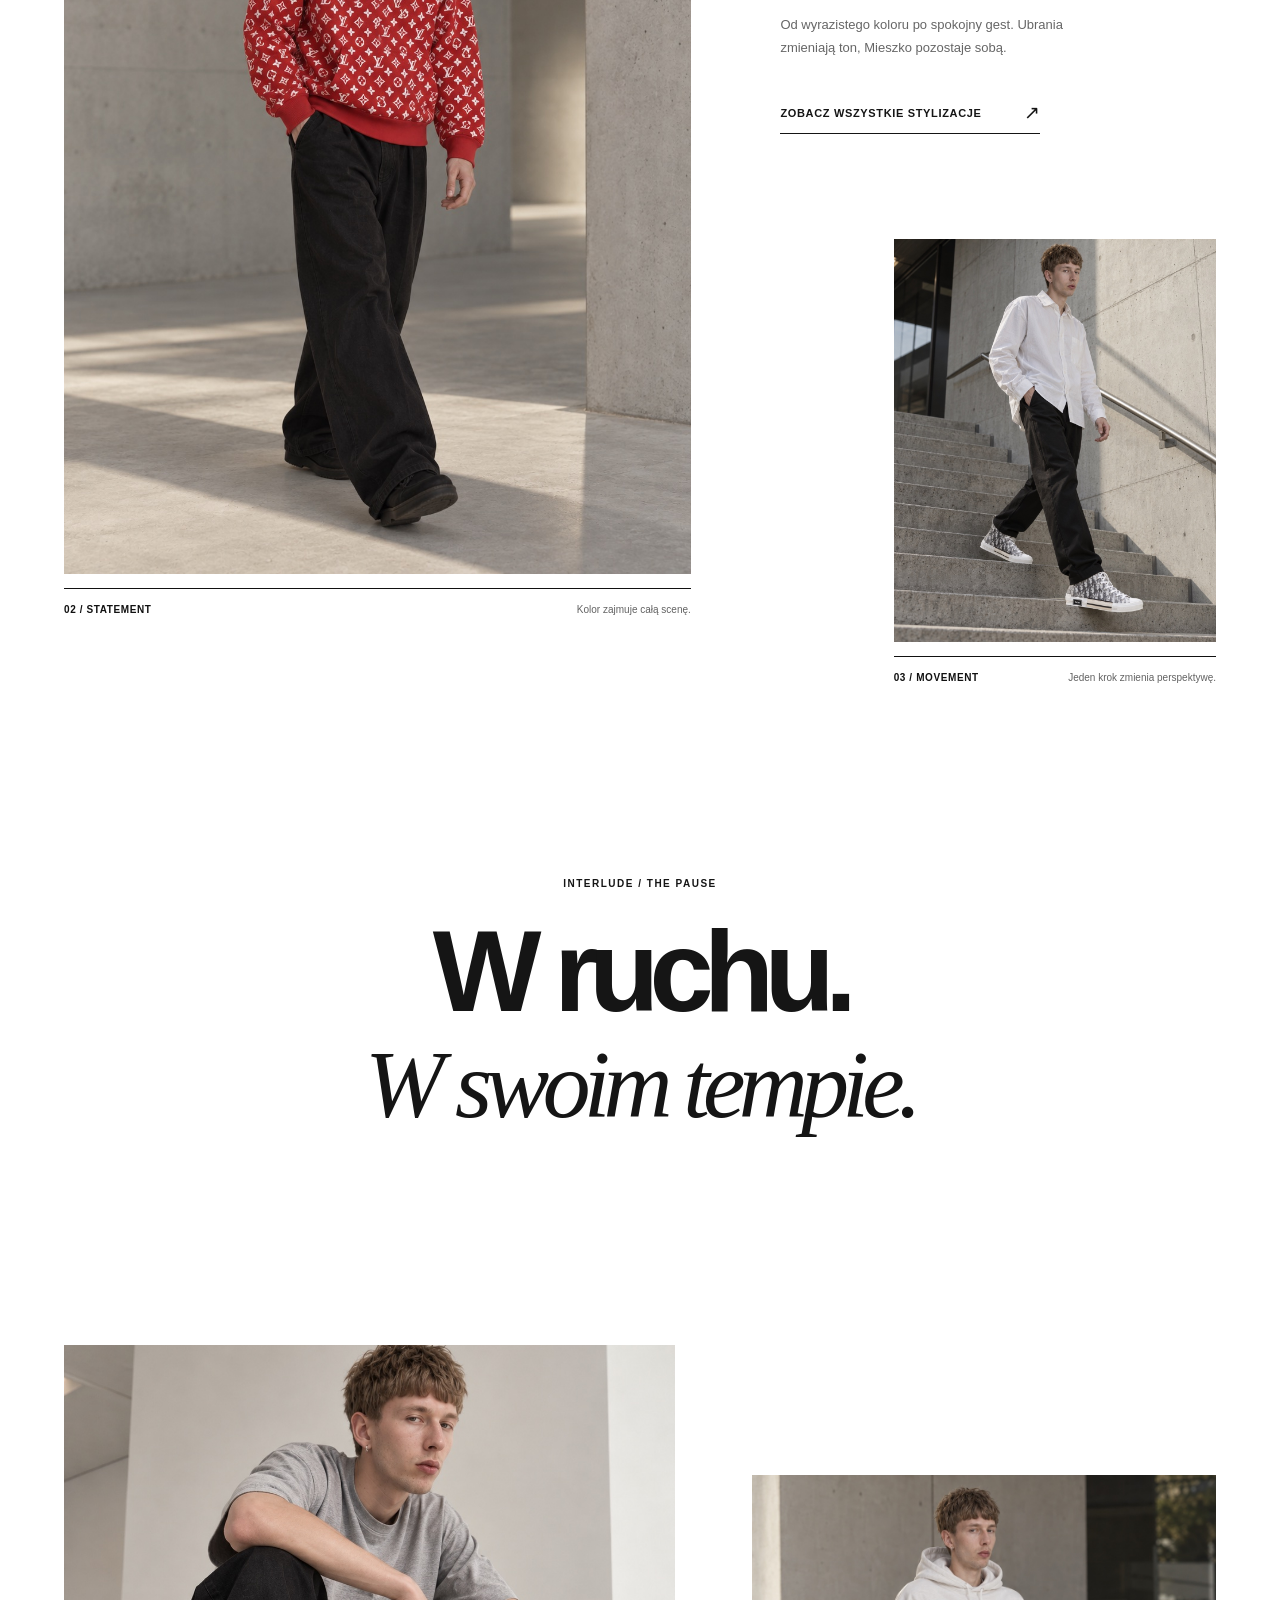
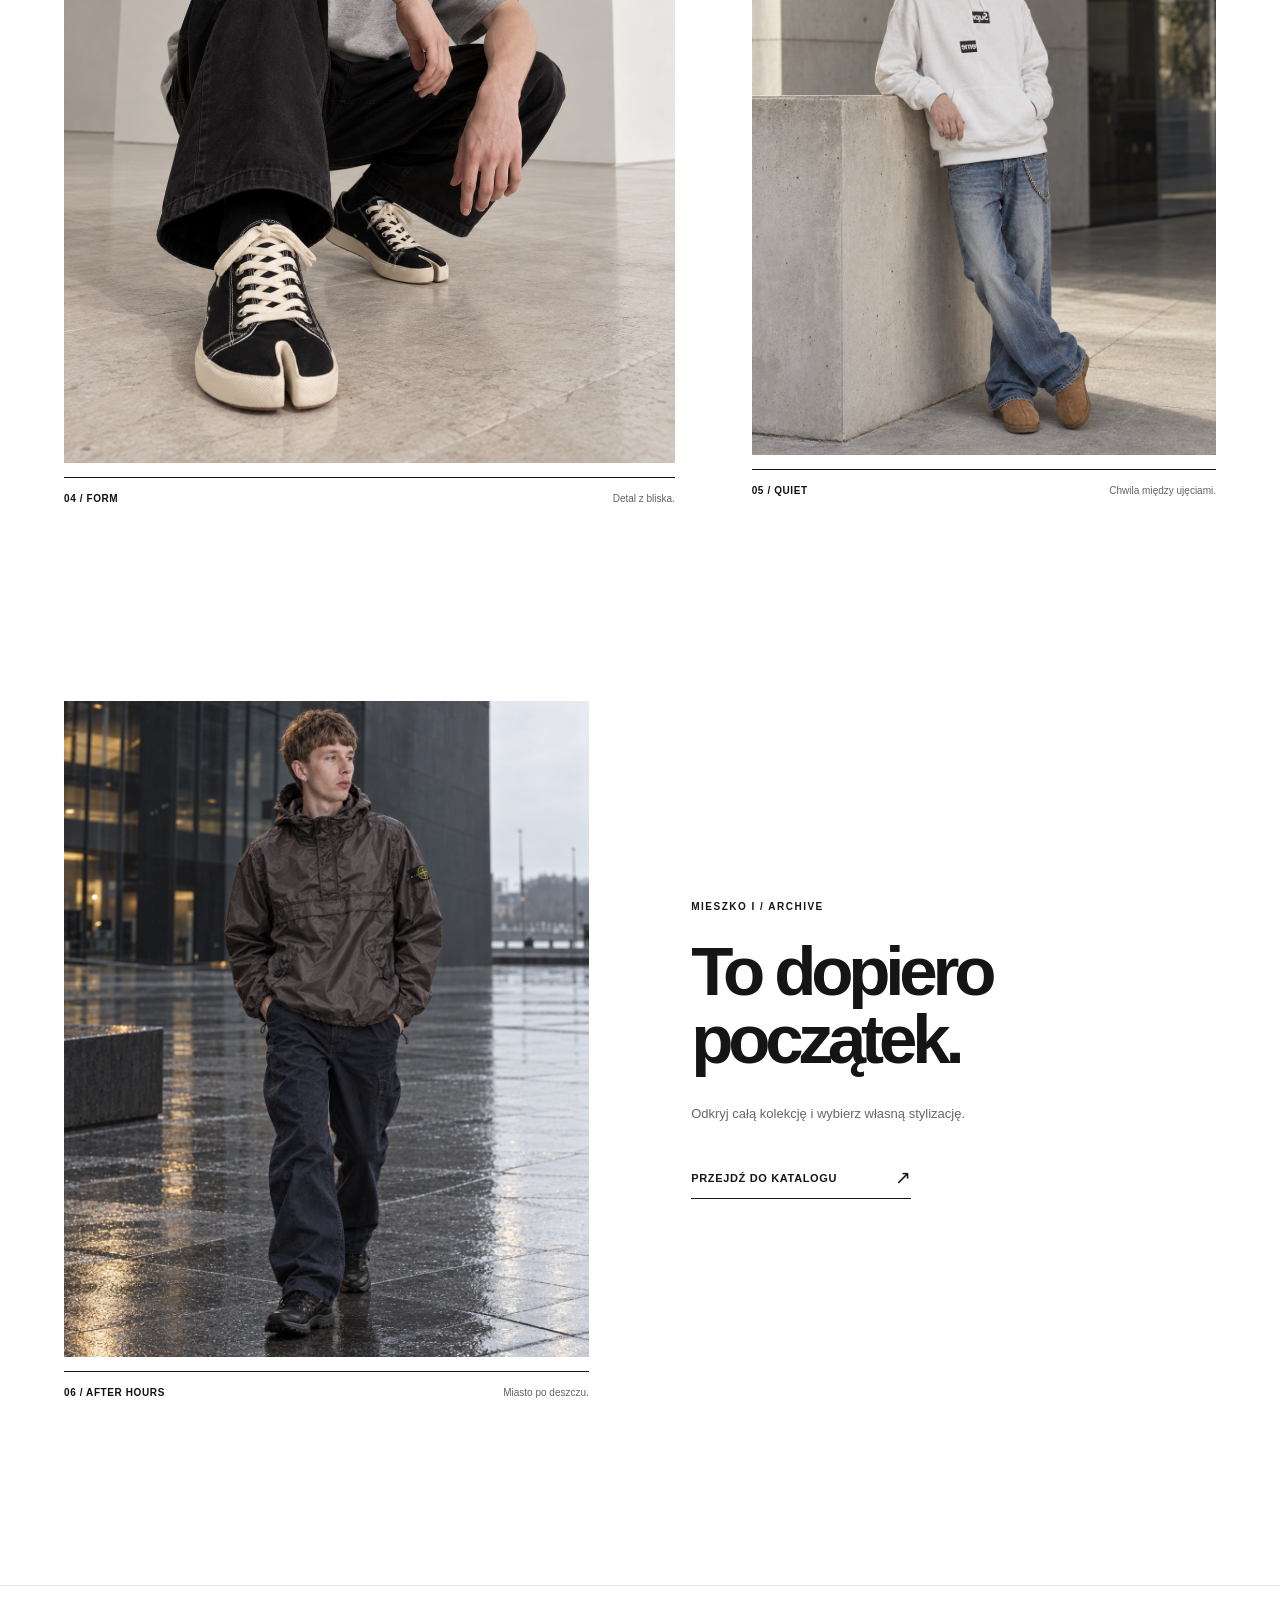
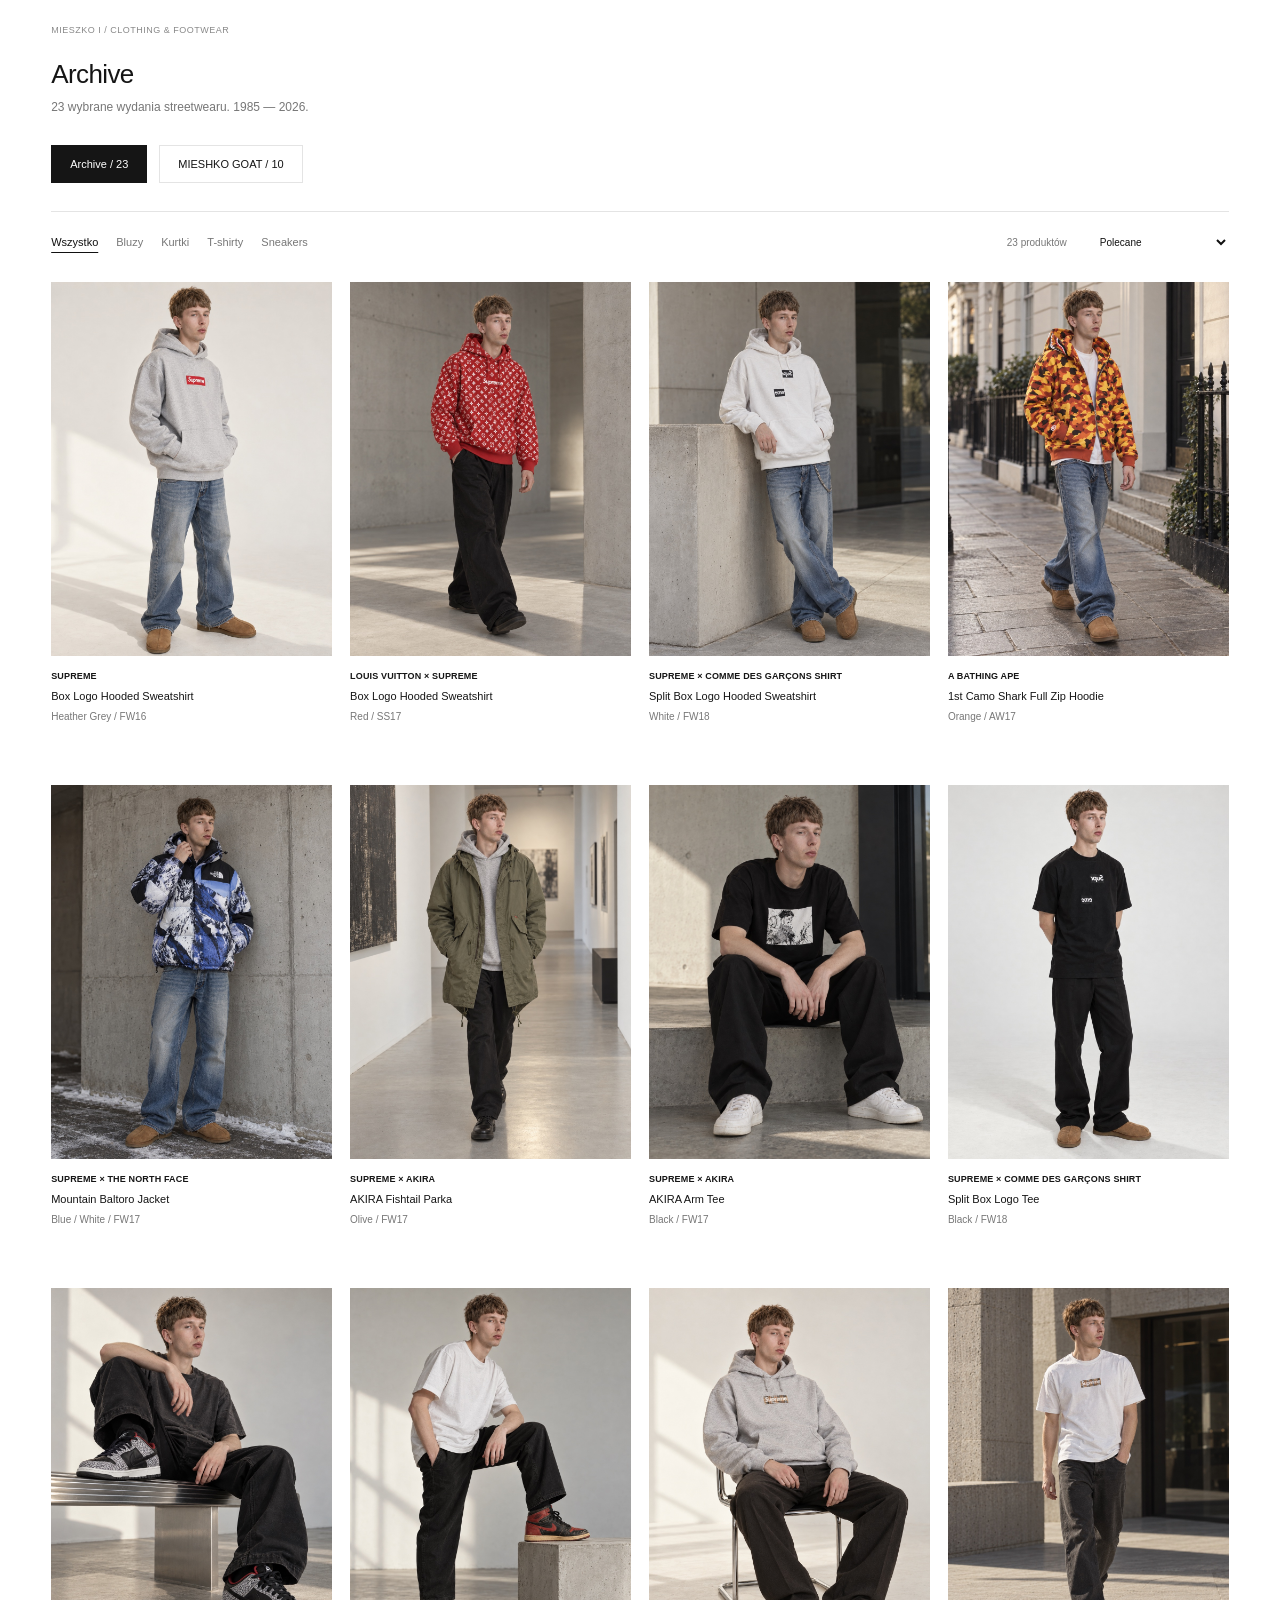
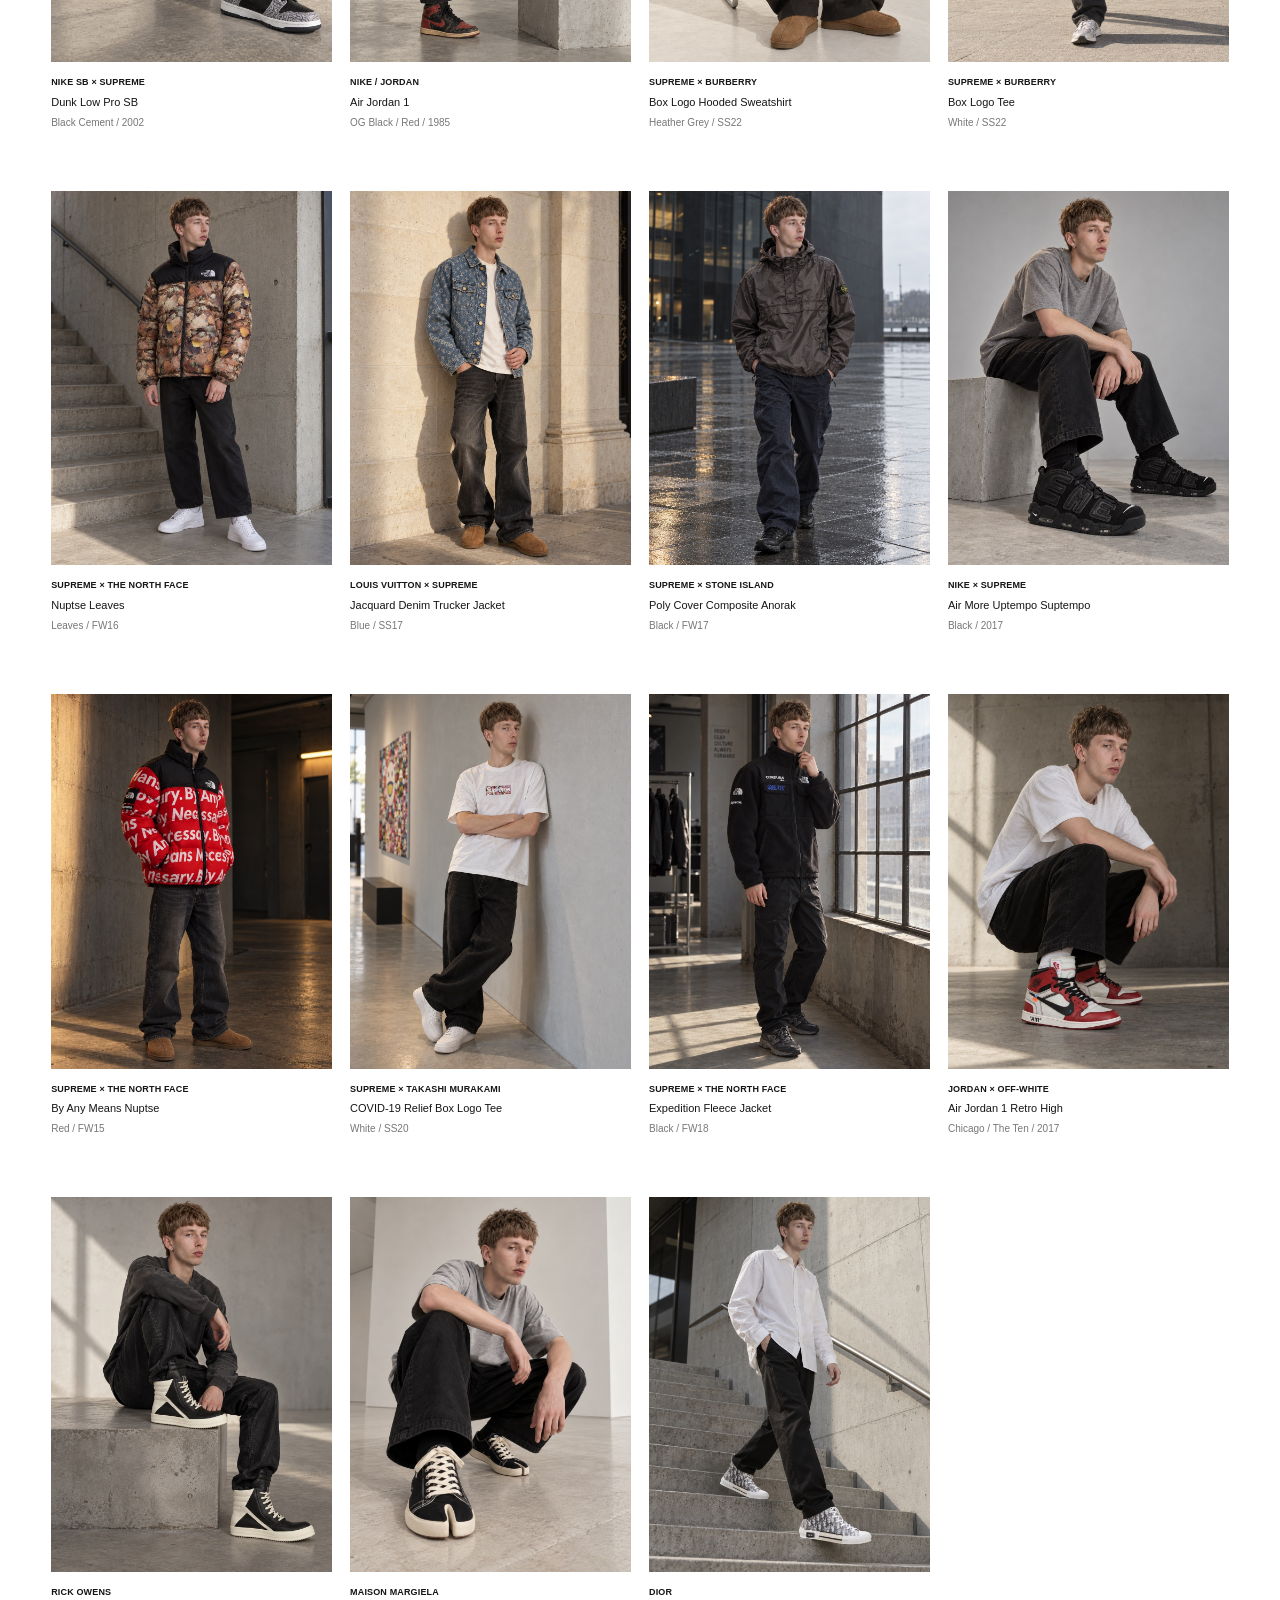
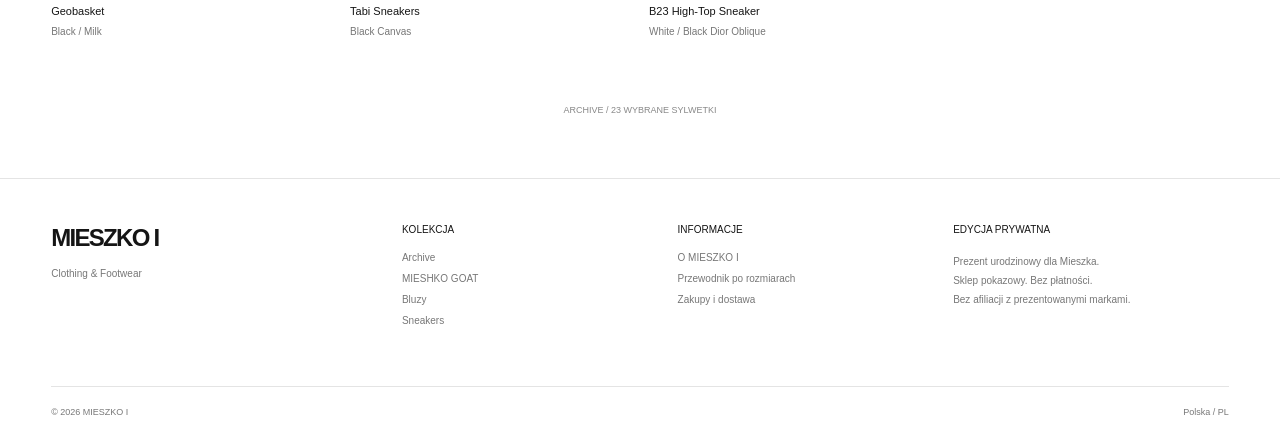
==== commit 6168c2c2: "Launch editorial MIESZKO I home and retire variant B" ====
--- a/index.html
+++ b/index.html
@@ -1,7 +1,27 @@
 <!doctype html><html lang="pl"><head><meta charset="utf-8"><meta name="viewport" content="width=device-width,initial-scale=1"><meta name="theme-color" content="#ffffff"><meta name="robots" content="noindex,nofollow"><title>MIESZKO I — Clothing & Footwear</title><link rel="stylesheet" href="style.css"></head><body>
 <a class="skip" href="#catalog">Przejdź do produktów</a><div class="announcement">MIESZKO I · BIRTHDAY COLLECTION <span>PRYWATNY POKAZ — BEZ SPRZEDAŻY</span></div>
-<header><button id="menuButton" class="icon-button mobile" aria-label="Otwórz menu" aria-expanded="false"><svg viewBox="0 0 24 24"><path d="M3 7h18M3 12h18M3 17h18"/></svg></button><a href="#collection" class="logo" aria-label="Mieszko I, kolekcja">MIESZKO I</a><nav aria-label="Nawigacja główna"><button data-collection="archive">Archive</button><button data-collection="goat">MIESHKO GOAT</button><button data-category="Bluzy">Bluzy</button><button data-category="Kurtki">Kurtki</button><button data-category="T-shirty">T-shirty</button><button data-category="Sneakers">Sneakers</button></nav><div class="tools"><button id="searchButton" class="icon-button" aria-label="Szukaj"><svg viewBox="0 0 24 24"><circle cx="10.5" cy="10.5" r="6.5"/><path d="m16 16 5 5"/></svg></button><button id="cartButton" class="cart-button" aria-label="Otwórz koszyk"><svg viewBox="0 0 24 24"><path d="M5 7h14l1 14H4L5 7Zm4 0V5a3 3 0 0 1 6 0v2"/></svg><span class="cart-label">Koszyk</span> (<span id="count">0</span>)</button></div></header>
-<div id="mobileMenu" hidden><button data-collection="archive">Archive</button><button data-collection="goat">MIESHKO GOAT</button><button data-category="Bluzy">Bluzy</button><button data-category="Kurtki">Kurtki</button><button data-category="T-shirty">T-shirty</button><button data-category="Sneakers">Sneakers</button><button data-info="about">O MIESZKO I</button></div>
-<main id="collection"><section class="collection-intro"><div class="breadcrumb">MIESZKO I / CLOTHING & FOOTWEAR</div><h1 id="collectionTitle">Archive</h1><p id="collectionDescription">23 wybrane wydania streetwearu. 1985 — 2026.</p></section><div class="collection-switch" role="group" aria-label="Kolekcje"><button class="active" data-collection="archive" aria-pressed="true">Archive / 23</button><button data-collection="goat" aria-pressed="false">MIESHKO GOAT / 10</button></div><section id="catalog" aria-label="Katalog produktów"><div class="catalog-toolbar"><div class="filters" role="group" aria-label="Kategorie"><button class="active" data-filter="all">Wszystko</button><button data-filter="Bluzy">Bluzy</button><button data-filter="Kurtki">Kurtki</button><button data-filter="T-shirty">T-shirty</button><button data-filter="Sneakers">Sneakers</button><button data-filter="Skarpetki">Skarpetki</button><button data-filter="Bokserki">Bokserki</button></div><div class="sorting"><span id="resultCount">23 produkty</span><label class="sr-only" for="sort">Sortowanie</label><select id="sort"><option value="curated">Polecane</option><option value="new">Rok: od najnowszych</option><option value="old">Rok: od najstarszych</option><option value="name">Nazwa: A–Z</option></select></div></div><div id="searchPanel" hidden><label class="sr-only" for="search">Szukaj w kolekcji</label><input id="search" type="search" placeholder="Szukaj produktów, marek, lat…" autocomplete="off"><button id="clearSearch">Wyczyść</button></div><div id="grid" class="grid"></div><p class="photo-note" id="photoNote">ARCHIVE / 23 WYBRANE SYLWETKI</p></section><section class="editorial"><figure><img src="assets/photos/lv-box.jpg" alt="Mieszko w czerwonej stylizacji Louis Vuitton i Supreme z urodzinowej kampanii" loading="lazy"><figcaption>MIESZKO I / CAMPAIGN 01</figcaption></figure><div><h2>MIESZKO I</h2><p>Birthday campaign. 2026.</p><p class="editorial-note">23 stylizacje. Jedna osoba.<br>Autorska kampania urodzinowa.</p><button data-category="all">Zobacz kolekcję</button></div></section></main>
-<footer><div class="footer-brand"><a class="logo" href="#collection">MIESZKO I</a><p>Clothing & Footwear</p></div><div><h2>Kolekcja</h2><button data-collection="archive">Archive</button><button data-collection="goat">MIESHKO GOAT</button><button data-category="Bluzy">Bluzy</button><button data-category="Sneakers">Sneakers</button></div><div><h2>Informacje</h2><button data-info="about">O MIESZKO I</button><button data-info="sizes">Przewodnik po rozmiarach</button><button data-info="demo">Zakupy i dostawa</button></div><div><h2>Edycja prywatna</h2><p>Prezent urodzinowy dla Mieszka.<br>Sklep pokazowy. Bez płatności.<br>Bez afiliacji z prezentowanymi markami.</p></div><div class="footer-bottom"><span>© 2026 MIESZKO I</span><span>Polska / PL</span></div></footer>
+<header><button id="menuButton" class="icon-button mobile" aria-label="Otwórz menu" aria-expanded="false"><svg viewBox="0 0 24 24"><path d="M3 7h18M3 12h18M3 17h18"/></svg></button><a href="#home" class="logo" aria-label="Mieszko I, strona główna">MIESZKO I</a><nav aria-label="Nawigacja główna"><a href="#home">Home</a><button data-collection="archive">Archive</button><button data-collection="goat">MIESHKO GOAT</button><button data-category="Bluzy">Bluzy</button><button data-category="Kurtki">Kurtki</button><button data-category="T-shirty">T-shirty</button><button data-category="Sneakers">Sneakers</button></nav><div class="tools"><button id="searchButton" class="icon-button" aria-label="Szukaj"><svg viewBox="0 0 24 24"><circle cx="10.5" cy="10.5" r="6.5"/><path d="m16 16 5 5"/></svg></button><button id="cartButton" class="cart-button" aria-label="Otwórz koszyk"><svg viewBox="0 0 24 24"><path d="M5 7h14l1 14H4L5 7Zm4 0V5a3 3 0 0 1 6 0v2"/></svg><span class="cart-label">Koszyk</span> (<span id="count">0</span>)</button></div></header>
+<div id="mobileMenu" hidden><a href="#home">Home</a><button data-collection="archive">Archive</button><button data-collection="goat">MIESHKO GOAT</button><button data-category="Bluzy">Bluzy</button><button data-category="Kurtki">Kurtki</button><button data-category="T-shirty">T-shirty</button><button data-category="Sneakers">Sneakers</button><button data-info="about">O MIESZKO I</button></div>
+<main>
+<section id="home" class="landing" aria-label="Kampania MIESZKO I">
+  <div class="landing-hero">
+    <img src="assets/editorial/hero-walk.jpg" alt="Mieszko w oliwkowej parce idzie przez betonowy plac" fetchpriority="high">
+    <div class="landing-hero-copy"><span class="landing-kicker">MIESZKO I — BIRTHDAY CAMPAIGN / 2026</span><h1>MIESZKO<br><em>IN MOTION.</em></h1><p>Wyjątkowe rzeczy. Jeden bohater.</p><a class="landing-link light" href="#collection">Odkryj kolekcję <span aria-hidden="true">↗</span></a></div>
+    <span class="landing-hero-index">01 / 06</span>
+  </div>
+  <div class="landing-intro"><span class="landing-number">THE EDIT / 2026</span><p>Jeden dzień.<br>Cała scena.</p><span class="landing-intro-aside">Kolekcja stworzona dla Mieszka.<br>Oglądaj po swojemu.</span></div>
+  <div class="landing-story" aria-label="Wybrane ujęcia kampanii">
+    <figure class="landing-frame frame-red"><img src="assets/photos/lv-box.jpg" alt="Mieszko stoi w czerwonej kurtce na tle surowej ściany" loading="lazy"><figcaption><span>02 / STATEMENT</span><span>Kolor zajmuje całą scenę.</span></figcaption></figure>
+    <div class="landing-story-copy"><span class="landing-number">THE SILHOUETTE</span><h2>Każdy kadr<br>mówi inaczej.</h2><p>Od wyrazistego koloru po spokojny gest. Ubrania zmieniają ton, Mieszko pozostaje sobą.</p><a class="landing-link" href="#catalog">Zobacz wszystkie stylizacje <span aria-hidden="true">↗</span></a></div>
+    <figure class="landing-frame frame-stairs"><img src="assets/photos/dior-b23.jpg" alt="Mieszko schodzi po schodach w białej koszuli i sneakersach" loading="lazy"><figcaption><span>03 / MOVEMENT</span><span>Jeden krok zmienia perspektywę.</span></figcaption></figure>
+  </div>
+  <div class="landing-pause"><span>INTERLUDE / THE PAUSE</span><p>W ruchu.<br><i>W swoim tempie.</i></p></div>
+  <div class="landing-duo">
+    <figure class="landing-frame frame-seat"><img src="assets/photos/margiela-tabi.jpg" alt="Mieszko siedzi nisko na betonowym podeście w czarnych sneakersach Tabi" loading="lazy"><figcaption><span>04 / FORM</span><span>Detal z bliska.</span></figcaption></figure>
+    <figure class="landing-frame frame-lean"><img src="assets/photos/cdg-hood.jpg" alt="Mieszko opiera się o betonowy filar w białej bluzie" loading="lazy"><figcaption><span>05 / QUIET</span><span>Chwila między ujęciami.</span></figcaption></figure>
+  </div>
+  <div class="landing-finale"><figure class="landing-frame frame-rain"><img src="assets/photos/stone-anorak.jpg" alt="Mieszko stoi na mokrej ulicy w ciemnej kurtce" loading="lazy"><figcaption><span>06 / AFTER HOURS</span><span>Miasto po deszczu.</span></figcaption></figure><div class="landing-finale-copy"><span class="landing-number">MIESZKO I / ARCHIVE</span><h2>To dopiero<br>początek.</h2><p>Odkryj całą kolekcję i wybierz własną stylizację.</p><a class="landing-link" href="#collection">Przejdź do katalogu <span aria-hidden="true">↗</span></a></div></div>
+</section>
+<section id="collection" aria-label="Kolekcja MIESZKO I"><section class="collection-intro"><div class="breadcrumb">MIESZKO I / CLOTHING & FOOTWEAR</div><h2 id="collectionTitle">Archive</h2><p id="collectionDescription">23 wybrane wydania streetwearu. 1985 — 2026.</p></section><div class="collection-switch" role="group" aria-label="Kolekcje"><button class="active" data-collection="archive" aria-pressed="true">Archive / 23</button><button data-collection="goat" aria-pressed="false">MIESHKO GOAT / 10</button></div><section id="catalog" aria-label="Katalog produktów"><div class="catalog-toolbar"><div class="filters" role="group" aria-label="Kategorie"><button class="active" data-filter="all">Wszystko</button><button data-filter="Bluzy">Bluzy</button><button data-filter="Kurtki">Kurtki</button><button data-filter="T-shirty">T-shirty</button><button data-filter="Sneakers">Sneakers</button><button data-filter="Skarpetki">Skarpetki</button><button data-filter="Bokserki">Bokserki</button></div><div class="sorting"><span id="resultCount">23 produkty</span><label class="sr-only" for="sort">Sortowanie</label><select id="sort"><option value="curated">Polecane</option><option value="new">Rok: od najnowszych</option><option value="old">Rok: od najstarszych</option><option value="name">Nazwa: A–Z</option></select></div></div><div id="searchPanel" hidden><label class="sr-only" for="search">Szukaj w kolekcji</label><input id="search" type="search" placeholder="Szukaj produktów, marek, lat…" autocomplete="off"><button id="clearSearch">Wyczyść</button></div><div id="grid" class="grid"></div><p class="photo-note" id="photoNote">ARCHIVE / 23 WYBRANE SYLWETKI</p></section></section></main>
+<footer><div class="footer-brand"><a class="logo" href="#home">MIESZKO I</a><p>Clothing & Footwear</p></div><div><h2>Kolekcja</h2><button data-collection="archive">Archive</button><button data-collection="goat">MIESHKO GOAT</button><button data-category="Bluzy">Bluzy</button><button data-category="Sneakers">Sneakers</button></div><div><h2>Informacje</h2><button data-info="about">O MIESZKO I</button><button data-info="sizes">Przewodnik po rozmiarach</button><button data-info="demo">Zakupy i dostawa</button></div><div><h2>Edycja prywatna</h2><p>Prezent urodzinowy dla Mieszka.<br>Sklep pokazowy. Bez płatności.<br>Bez afiliacji z prezentowanymi markami.</p></div><div class="footer-bottom"><span>© 2026 MIESZKO I</span><span>Polska / PL</span></div></footer>
 <dialog id="detail" aria-label="Szczegóły produktu"><button class="close" aria-label="Zamknij szczegóły">×</button><div id="detailBody"></div></dialog><dialog id="cart" aria-label="Koszyk"><button class="close" aria-label="Zamknij koszyk">×</button><div id="cartBody"></div></dialog><dialog id="info" aria-label="Informacje"><button class="close" aria-label="Zamknij informacje">×</button><div id="infoBody"></div></dialog><div id="toast" role="status" aria-live="polite"></div><script src="products.js"></script><script src="app.js"></script></body></html>
--- a/style.css
+++ b/style.css
@@ -15,3 +15,81 @@
 @media(max-width:680px){.placeholder{padding:13px}.placeholder .placeholder-mark{font-size:65px}.placeholder .placeholder-meta strong{font-size:9px}.placeholder .placeholder-meta span{font-size:9px}.placeholder .placeholder-meta small{font-size:6px}.detail-art .placeholder{min-height:360px;padding:24px}.detail-art .placeholder-mark{font-size:130px}.detail-art .placeholder-meta strong{font-size:14px}.detail-art .placeholder-meta span{font-size:15px}}
 
 .collection-switch{display:flex;gap:12px;padding:0 4% 28px}.collection-switch button{border:1px solid var(--line);padding:12px 18px;font-size:11px}.collection-switch button.active{background:#151515;color:white;border-color:#151515}.filters{flex-wrap:wrap;gap:18px}.filters button[hidden]{display:none}.size-options button{min-width:48px;width:auto;padding:0 10px}.product-art img.packshot,.detail-art img.packshot,.cart-thumb img.packshot{object-fit:contain;mix-blend-mode:normal;padding:0}header nav{gap:18px}@media(max-width:680px){.filters{flex-wrap:nowrap}.collection-switch{padding:0 4% 22px}.collection-switch button{padding:12px;font-size:10px}}
+
+/* Birthday campaign home: large images and small, precise editorial cues. */
+header nav a{font-size:11px;padding:12px 0;text-transform:uppercase;letter-spacing:.3px}
+header nav a:hover{text-decoration:underline;text-underline-offset:4px}
+#mobileMenu a{display:block;width:100%;text-align:left;padding:14px 0;font-size:13px}
+.landing{overflow:hidden}
+.landing-hero{min-height:620px;height:min(820px,calc(100svh - 130px));position:relative;background:#c6c5c0}
+.landing-hero>img{width:100%;height:100%;display:block;object-fit:cover;object-position:center}
+.landing-hero:after{content:"";position:absolute;inset:0;background:linear-gradient(90deg,rgba(236,235,231,.35),transparent 70%);pointer-events:none}
+.landing-hero-copy{position:absolute;z-index:1;left:5%;bottom:8%;max-width:780px}
+.landing-kicker,.landing-number,.landing-hero-index{display:block;font-size:10px;letter-spacing:.15em;font-weight:600}
+.landing-hero-copy h1{font-size:clamp(74px,8.8vw,155px);line-height:.81;letter-spacing:-.09em;font-weight:900;margin:29px 0 30px}
+.landing-hero-copy h1 em{display:inline-block;font:italic 400 .62em Georgia,serif;letter-spacing:-.07em;white-space:nowrap}
+.landing-hero-copy>p{font-size:12px;margin:0 0 38px}
+.landing-hero-index{position:absolute;z-index:1;right:4%;bottom:6%}
+.landing-link{display:inline-flex;align-items:center;justify-content:space-between;gap:42px;min-width:220px;border-bottom:1px solid currentColor;padding:0 0 13px;font-size:11px;font-weight:600;text-transform:uppercase;letter-spacing:.06em;line-height:1.3}
+.landing-link span{font-size:19px;font-weight:400;line-height:0}
+.landing-link:hover{gap:56px}
+.landing-intro{padding:125px 5% 145px;display:grid;grid-template-columns:1fr 2.1fr 1fr;gap:35px;align-items:end}
+.landing-intro p{font-size:clamp(50px,7vw,112px);font-weight:600;line-height:.94;letter-spacing:-.075em;margin:0}
+.landing-intro-aside{font-size:11px;color:#666;line-height:1.7;justify-self:end}
+.landing-story{padding:0 5%;display:grid;grid-template-columns:1.18fr .82fr;column-gap:7vw;row-gap:105px;align-items:start}
+.landing-frame{margin:0;min-width:0}
+.landing-frame img{display:block;width:100%;height:100%;object-fit:cover;background:#e6e5e2}
+.landing-frame figcaption{display:flex;justify-content:space-between;gap:18px;padding-top:13px;border-top:1px solid #111;margin-top:14px;color:#626262;font-size:10px;line-height:1.5}
+.landing-frame figcaption span:first-child{color:#111;white-space:nowrap;font-weight:600;letter-spacing:.06em}
+.frame-red{grid-row:span 2;width:100%}
+.frame-red img{aspect-ratio:3/4;object-position:center 42%}
+.landing-story-copy{padding-top:17%;max-width:500px}
+.landing-story-copy h2,.landing-finale-copy h2{font-size:clamp(47px,5.4vw,96px);letter-spacing:-.075em;line-height:.98;font-weight:600;margin:26px 0 28px}
+.landing-story-copy p,.landing-finale-copy p{font-size:13px;line-height:1.8;color:#666;max-width:320px;margin:0 0 45px}
+.frame-stairs{width:74%;justify-self:end}
+.frame-stairs img{aspect-ratio:4/5;object-position:center 38%}
+.landing-pause{padding:190px 5% 205px;text-align:center}
+.landing-pause>span{font-size:10px;letter-spacing:.15em;font-weight:600}
+.landing-pause p{font-size:clamp(62px,9vw,150px);letter-spacing:-.085em;font-weight:600;line-height:.92;margin:28px auto 0}
+.landing-pause i{font:italic 400 .83em Georgia,serif;letter-spacing:-.07em}
+.landing-duo{padding:0 5%;display:grid;grid-template-columns:1fr .76fr;gap:6vw;align-items:start}
+.frame-seat img{aspect-ratio:4/4.7;object-position:center 65%}
+.frame-lean{margin-top:28%}
+.frame-lean img{aspect-ratio:4/5;object-position:center 35%}
+.landing-finale{display:grid;grid-template-columns:1fr 1fr;gap:8vw;align-items:center;padding:195px 5% 185px}
+.frame-rain img{aspect-ratio:4/5;object-position:center 45%}
+.landing-finale-copy{max-width:520px}
+#collection{border-top:1px solid var(--line)}
+#collection .collection-intro h2{font-size:26px;font-weight:500;margin:0 0 10px;letter-spacing:-.6px}
+@media(max-width:1000px){.landing-intro{grid-template-columns:1fr 2fr}.landing-intro-aside{display:none}.landing-story{row-gap:60px}.landing-story-copy{padding-top:4%}}
+@media(max-width:680px){
+  .landing-hero{height:calc(100svh - 96px);min-height:570px;max-height:820px}
+  .landing-hero>img{object-position:68% center}
+  .landing-hero:after{background:linear-gradient(180deg,transparent 40%,rgba(0,0,0,.67) 100%)}
+  .landing-hero-copy{left:5%;top:auto;bottom:8%;right:5%;color:white}
+  .landing-kicker,.landing-number,.landing-hero-index{font-size:8px}
+  .landing-hero-copy h1{font-size:clamp(59px,15vw,78px);margin:22px 0 16px}
+  .landing-hero-copy>p{font-size:10px;margin:0 0 21px}
+  .landing-hero-index{top:4%;bottom:auto;right:5%;color:white}
+  .landing-link{font-size:9px;min-width:185px;gap:18px;padding-bottom:9px}
+  .landing-intro{display:block;padding:84px 6% 95px}
+  .landing-intro p{font-size:clamp(51px,13vw,72px);margin-top:27px}
+  .landing-story{display:flex;flex-direction:column;gap:70px;padding:0 5%}
+  .frame-red{width:84%;align-self:flex-start}
+  .landing-story-copy{padding:0 1% 0 9%;align-self:flex-end}
+  .landing-story-copy h2,.landing-finale-copy h2{font-size:clamp(53px,13vw,70px);margin:24px 0}
+  .landing-story-copy p,.landing-finale-copy p{font-size:11px;margin-bottom:30px}
+  .frame-stairs{width:72%;align-self:flex-end}
+  .landing-frame figcaption{font-size:8px;gap:10px}
+  .landing-frame figcaption span:last-child{text-align:right}
+  .landing-pause{padding:120px 5% 130px}
+  .landing-pause>span{font-size:8px}
+  .landing-pause p{font-size:clamp(49px,12.5vw,72px);margin-top:24px}
+  .landing-duo{display:flex;flex-direction:column;gap:75px;padding:0 5%}
+  .frame-seat{width:92%}
+  .frame-lean{margin-top:0;width:72%;align-self:flex-end}
+  .landing-finale{display:flex;flex-direction:column;gap:70px;padding:125px 5% 105px}
+  .frame-rain{width:88%;align-self:flex-start}
+  .landing-finale-copy{width:100%;padding-left:9%}
+  #collection .collection-intro h2{font-size:24px}
+}
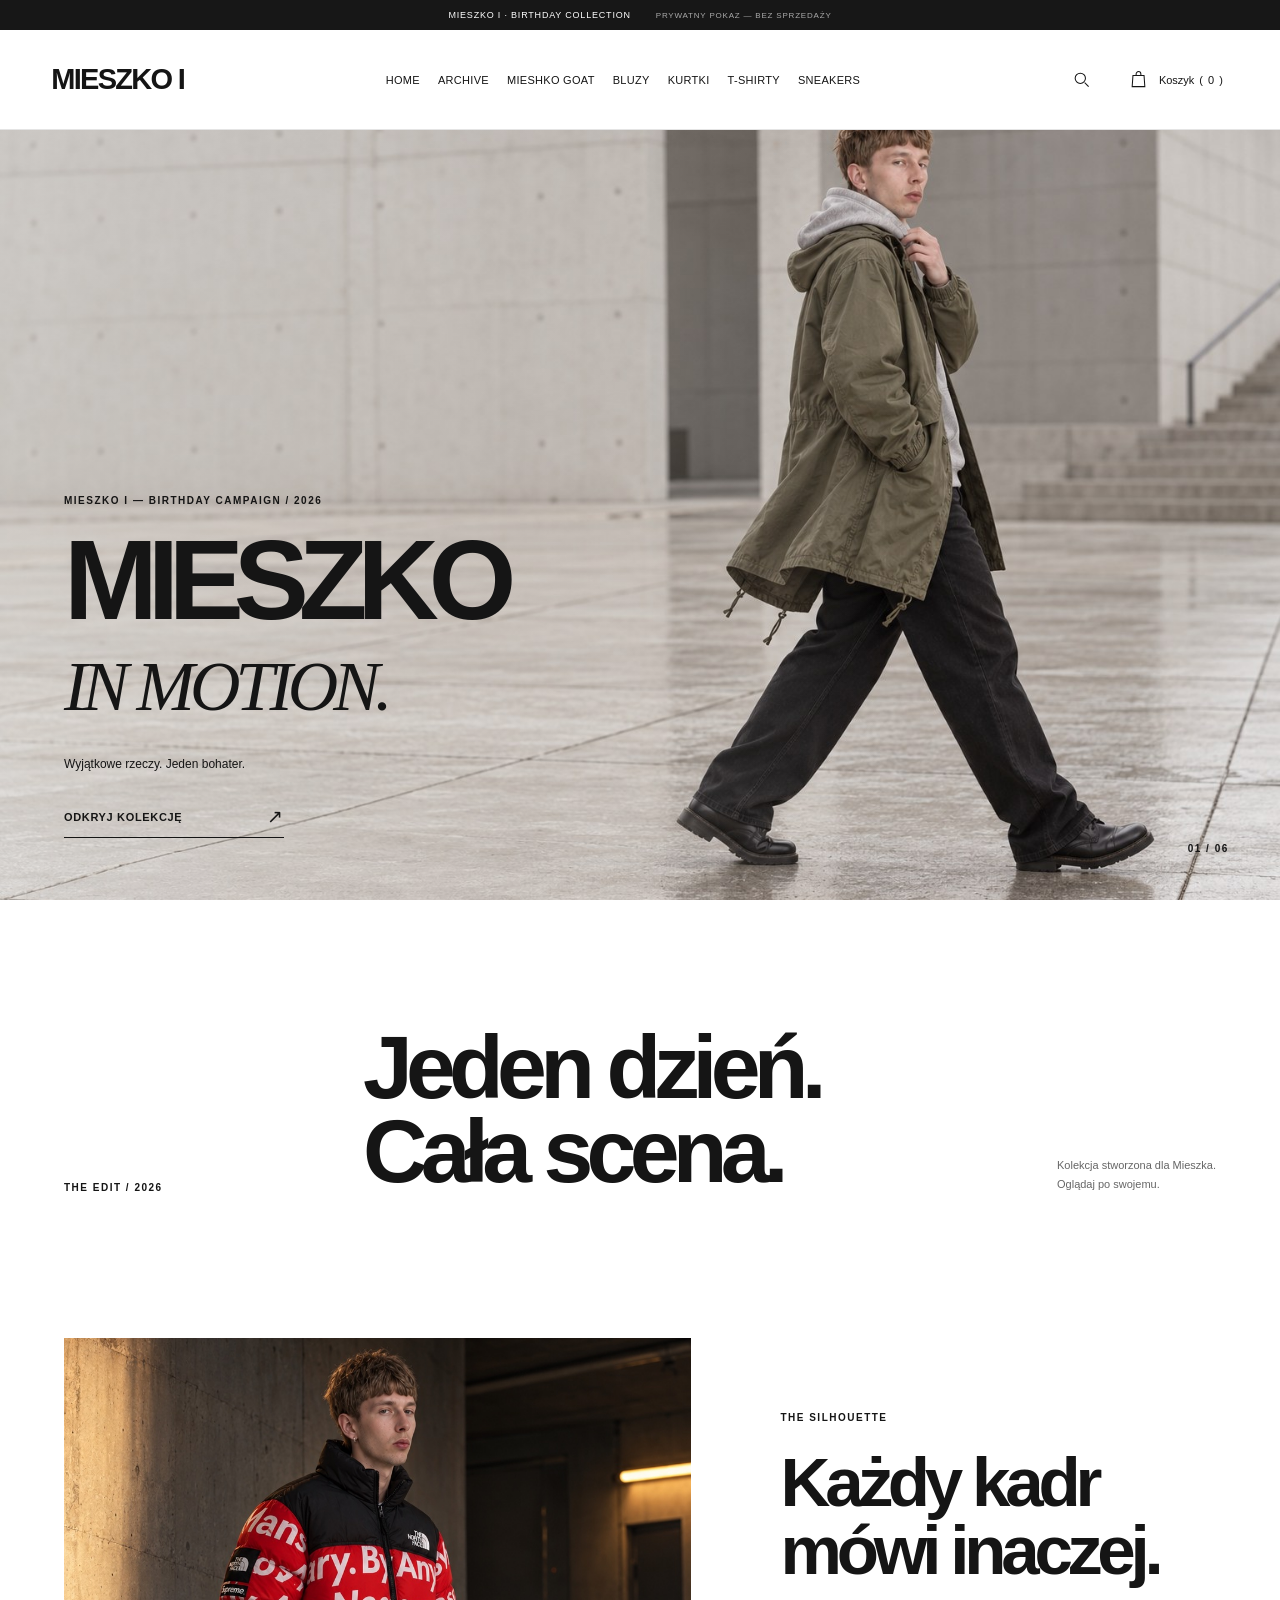
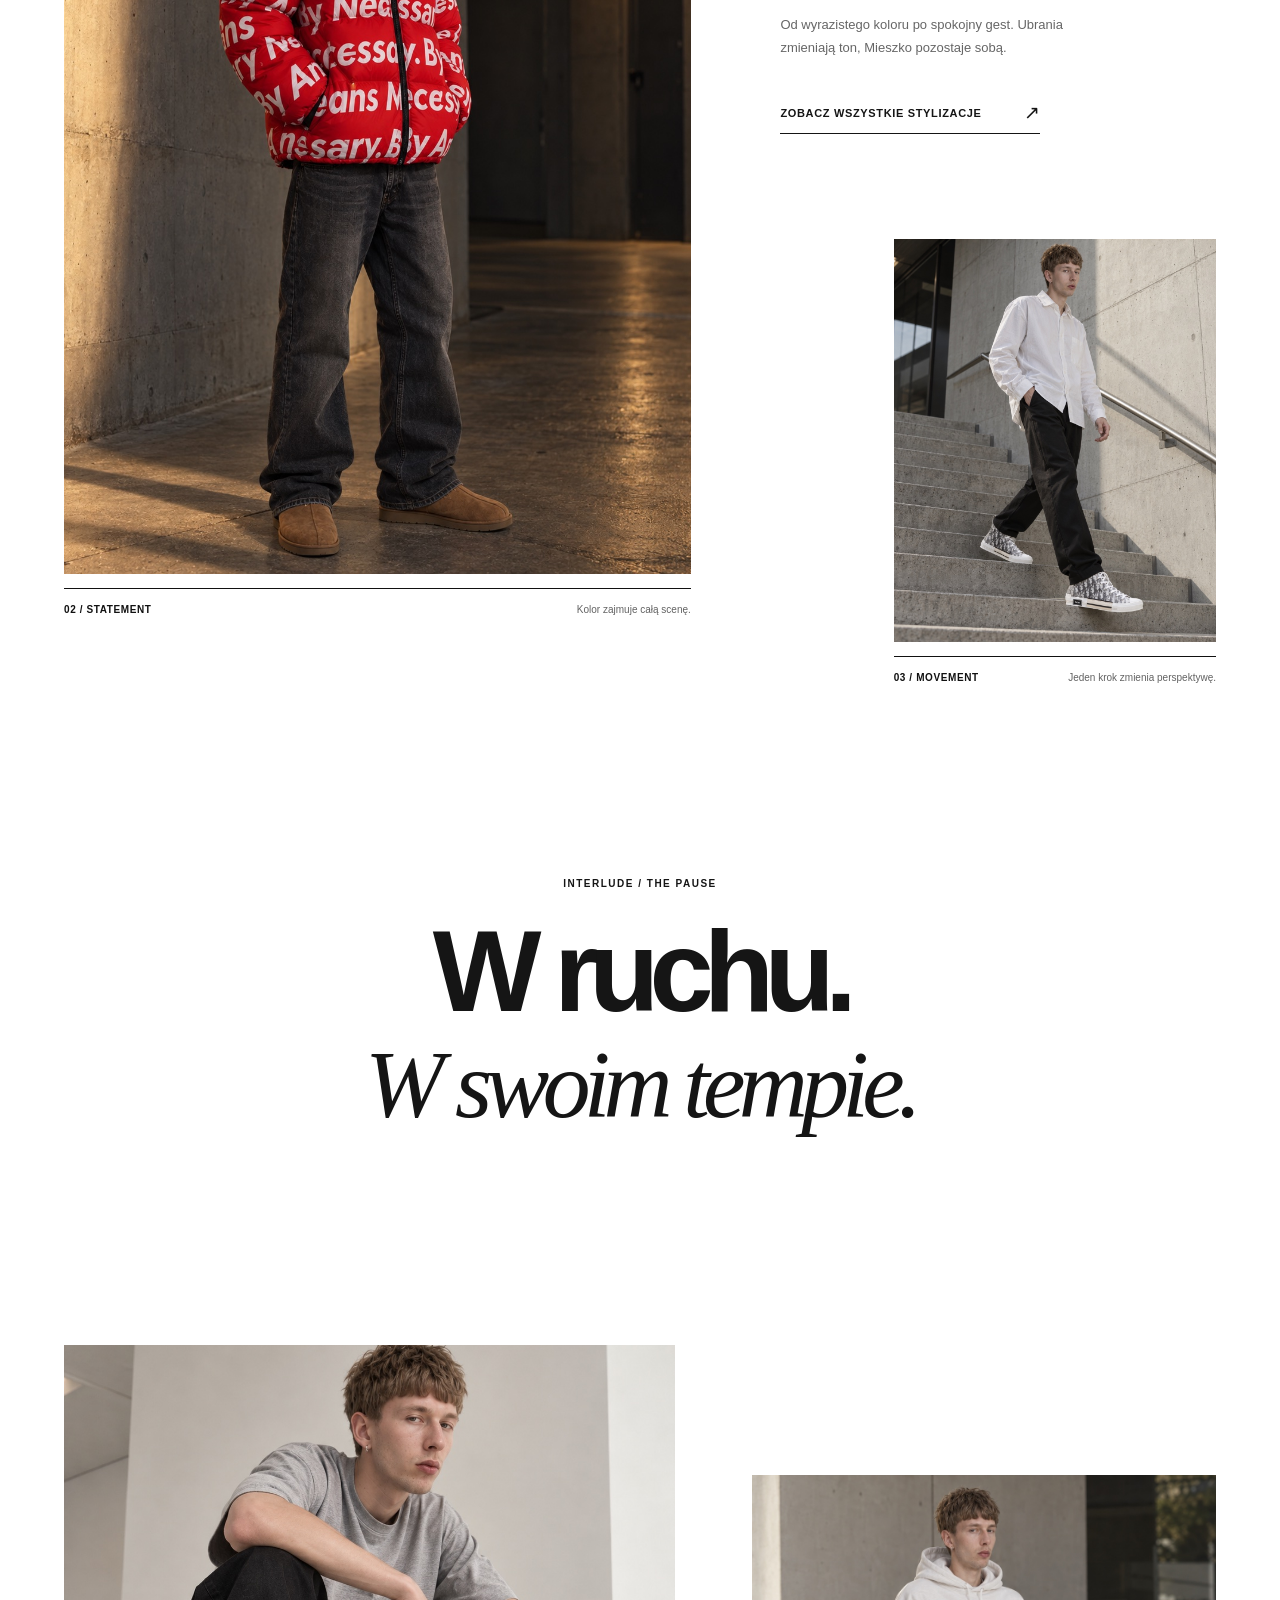
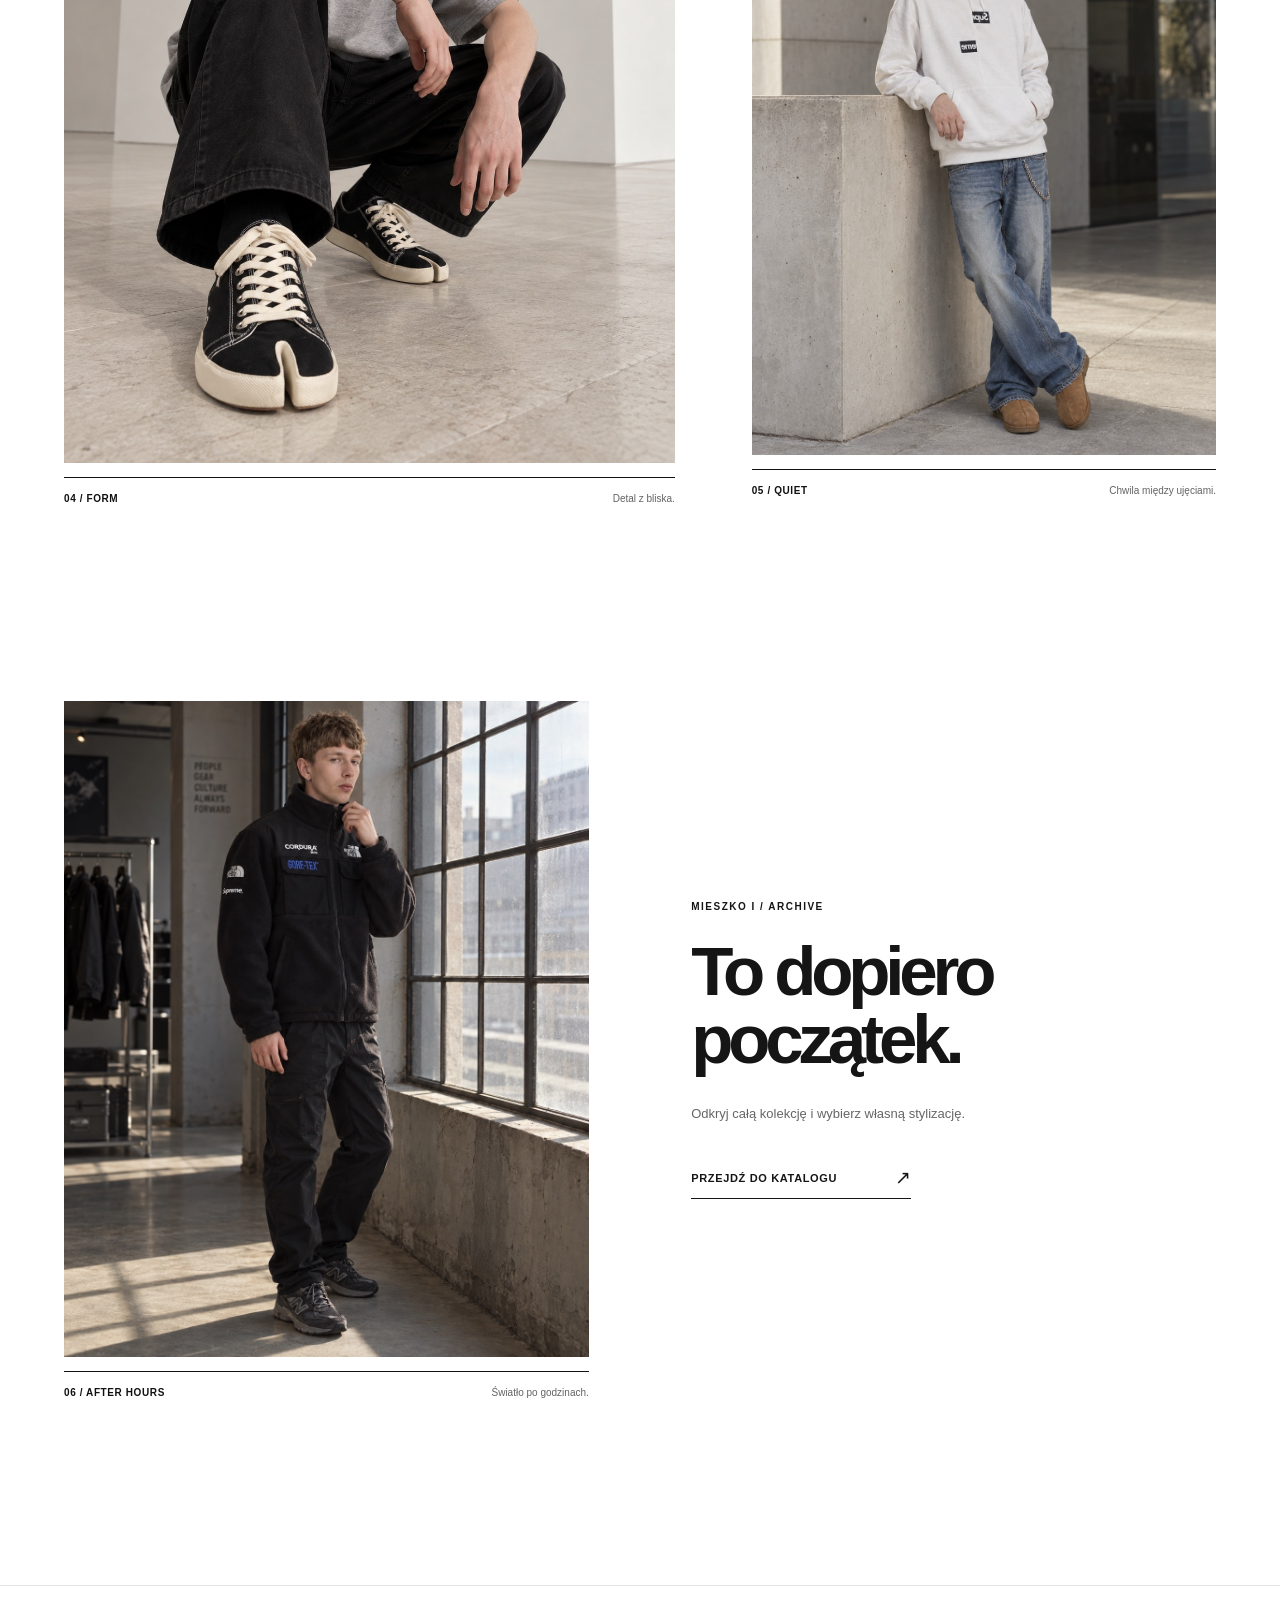
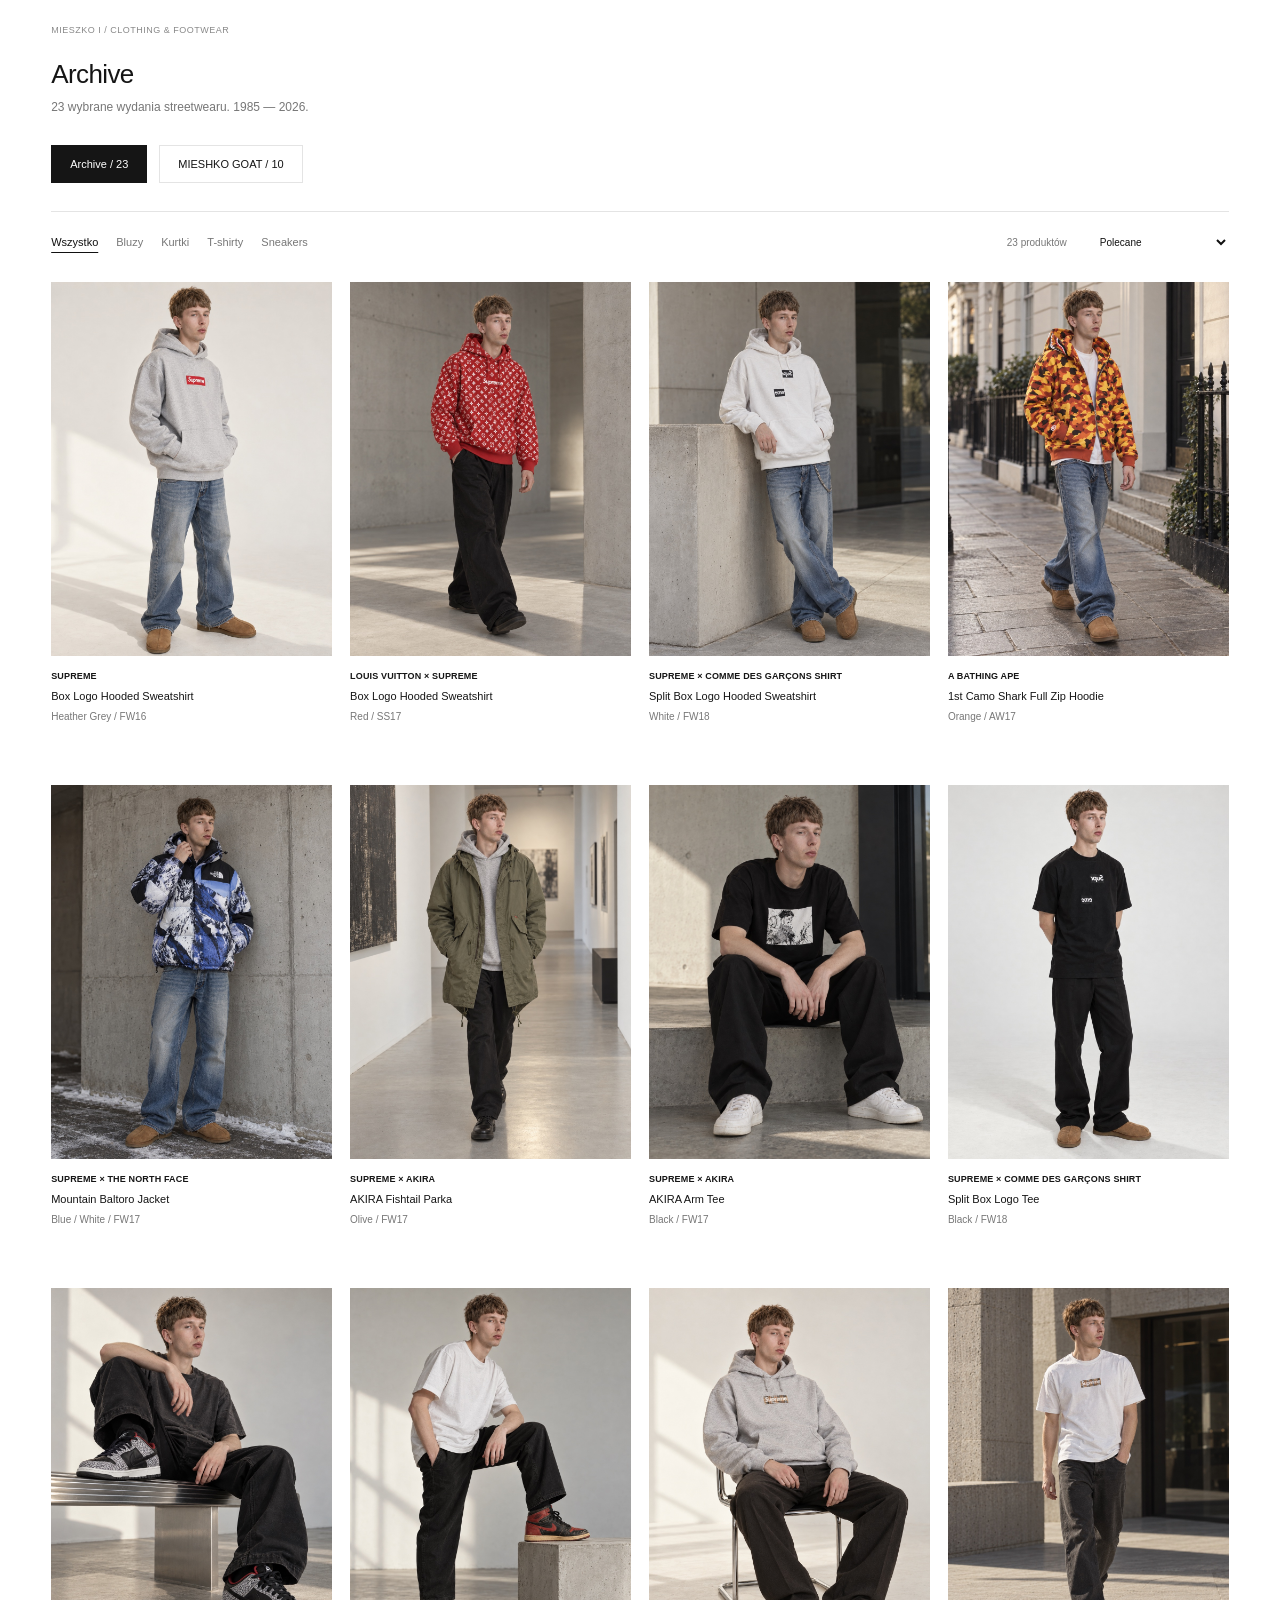
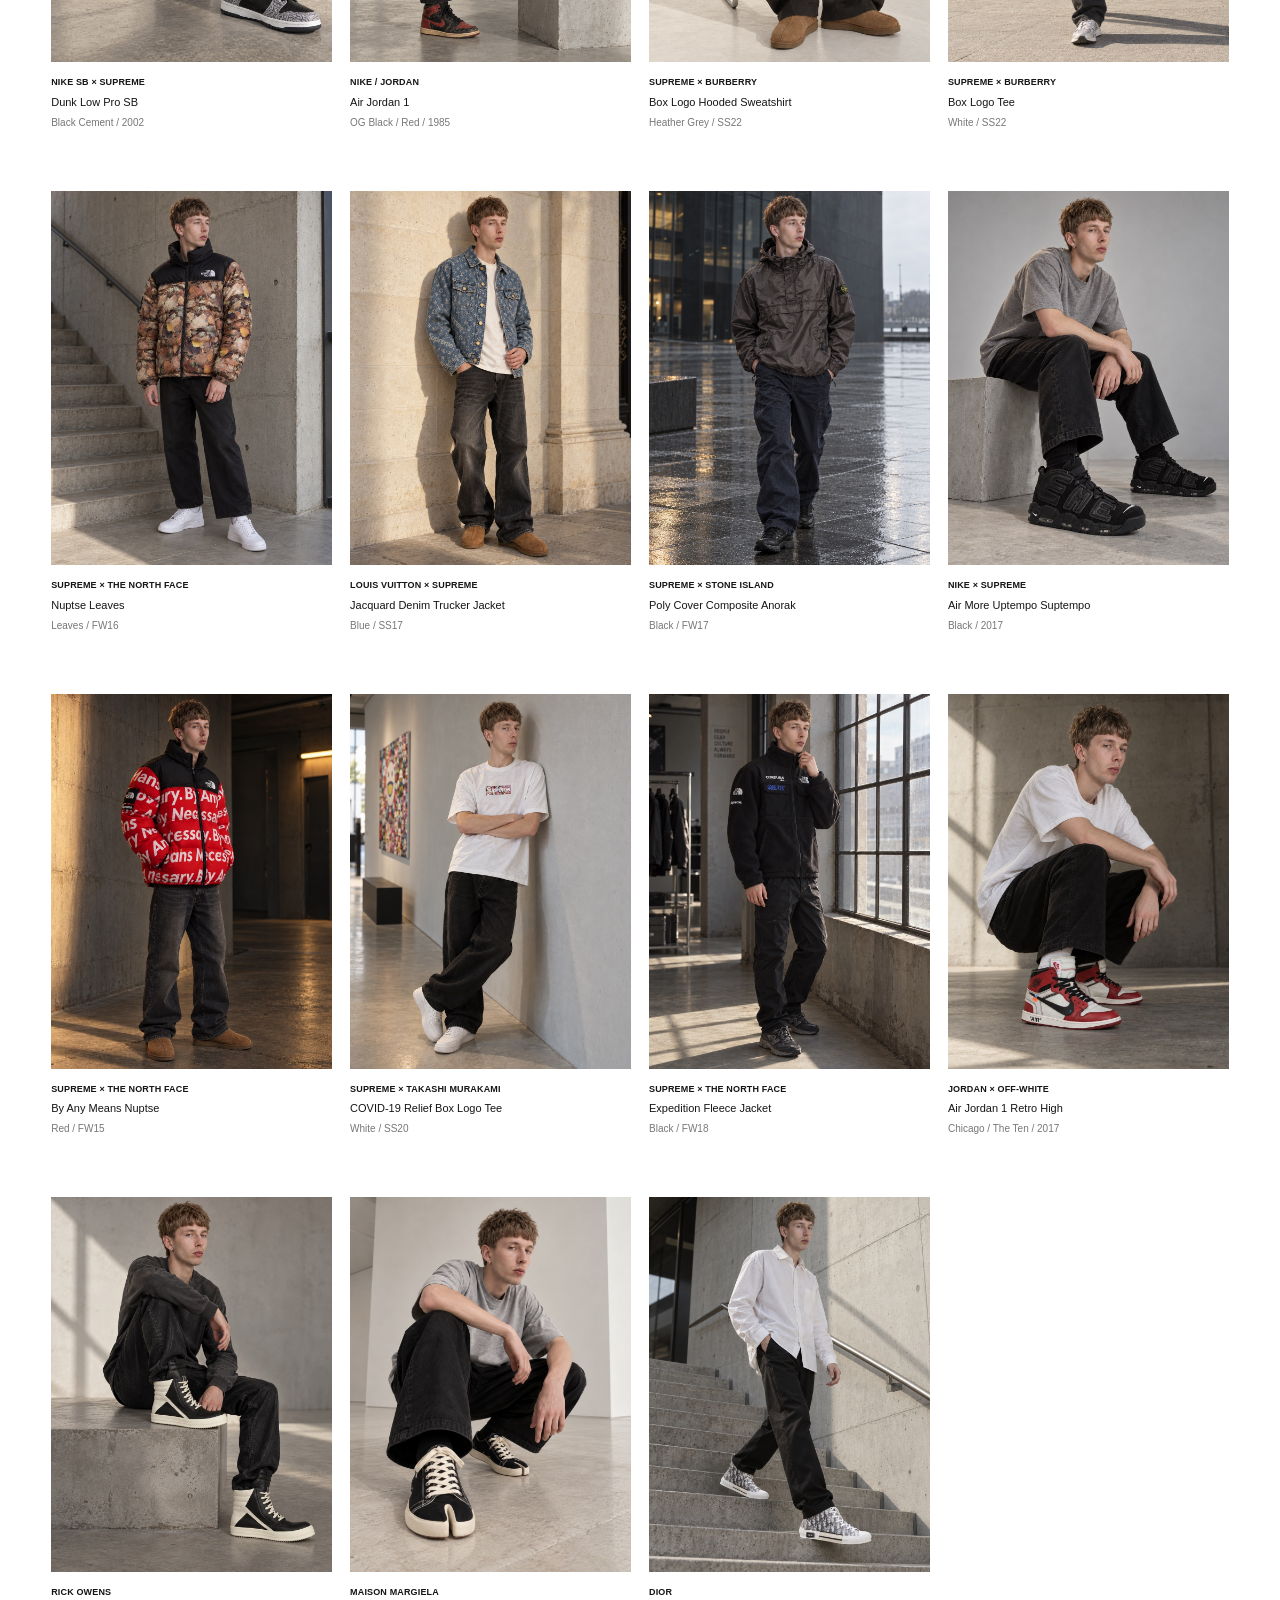
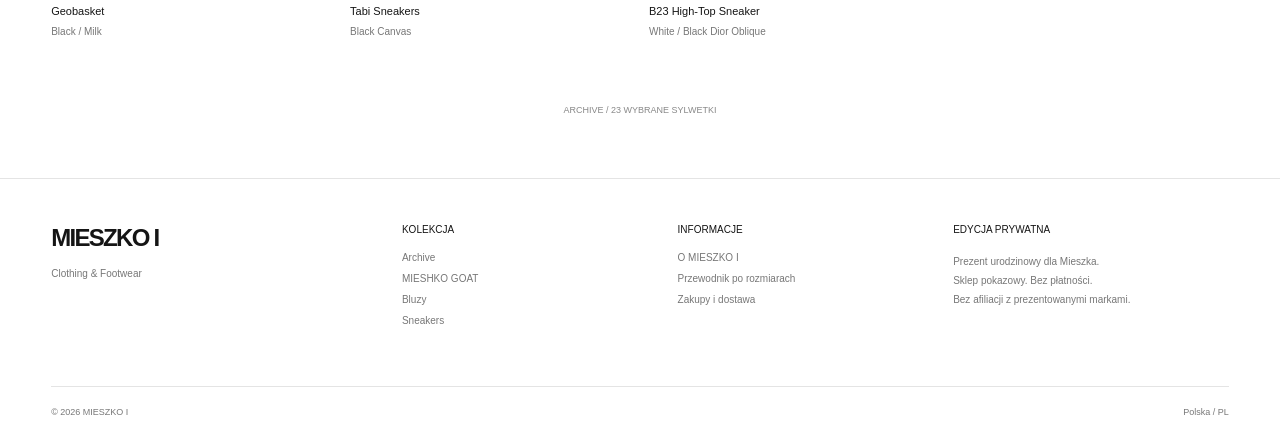
==== commit 33b76320: "Vary campaign poses across editorial story" ====
--- a/index.html
+++ b/index.html
@@ -11,7 +11,7 @@
   </div>
   <div class="landing-intro"><span class="landing-number">THE EDIT / 2026</span><p>Jeden dzień.<br>Cała scena.</p><span class="landing-intro-aside">Kolekcja stworzona dla Mieszka.<br>Oglądaj po swojemu.</span></div>
   <div class="landing-story" aria-label="Wybrane ujęcia kampanii">
-    <figure class="landing-frame frame-red"><img src="assets/photos/lv-box.jpg" alt="Mieszko stoi w czerwonej kurtce na tle surowej ściany" loading="lazy"><figcaption><span>02 / STATEMENT</span><span>Kolor zajmuje całą scenę.</span></figcaption></figure>
+    <figure class="landing-frame frame-red"><img src="assets/photos/tnf-bam.jpg" alt="Mieszko stoi spokojnie z rękami w kieszeniach czerwonej kurtki" loading="lazy"><figcaption><span>02 / STATEMENT</span><span>Kolor zajmuje całą scenę.</span></figcaption></figure>
     <div class="landing-story-copy"><span class="landing-number">THE SILHOUETTE</span><h2>Każdy kadr<br>mówi inaczej.</h2><p>Od wyrazistego koloru po spokojny gest. Ubrania zmieniają ton, Mieszko pozostaje sobą.</p><a class="landing-link" href="#catalog">Zobacz wszystkie stylizacje <span aria-hidden="true">↗</span></a></div>
     <figure class="landing-frame frame-stairs"><img src="assets/photos/dior-b23.jpg" alt="Mieszko schodzi po schodach w białej koszuli i sneakersach" loading="lazy"><figcaption><span>03 / MOVEMENT</span><span>Jeden krok zmienia perspektywę.</span></figcaption></figure>
   </div>
@@ -20,7 +20,7 @@
     <figure class="landing-frame frame-seat"><img src="assets/photos/margiela-tabi.jpg" alt="Mieszko siedzi nisko na betonowym podeście w czarnych sneakersach Tabi" loading="lazy"><figcaption><span>04 / FORM</span><span>Detal z bliska.</span></figcaption></figure>
     <figure class="landing-frame frame-lean"><img src="assets/photos/cdg-hood.jpg" alt="Mieszko opiera się o betonowy filar w białej bluzie" loading="lazy"><figcaption><span>05 / QUIET</span><span>Chwila między ujęciami.</span></figcaption></figure>
   </div>
-  <div class="landing-finale"><figure class="landing-frame frame-rain"><img src="assets/photos/stone-anorak.jpg" alt="Mieszko stoi na mokrej ulicy w ciemnej kurtce" loading="lazy"><figcaption><span>06 / AFTER HOURS</span><span>Miasto po deszczu.</span></figcaption></figure><div class="landing-finale-copy"><span class="landing-number">MIESZKO I / ARCHIVE</span><h2>To dopiero<br>początek.</h2><p>Odkryj całą kolekcję i wybierz własną stylizację.</p><a class="landing-link" href="#collection">Przejdź do katalogu <span aria-hidden="true">↗</span></a></div></div>
+  <div class="landing-finale"><figure class="landing-frame frame-night"><img src="assets/photos/tnf-fleece.jpg" alt="Mieszko stoi przy oknie w czarnej kurtce i dotyka kołnierza" loading="lazy"><figcaption><span>06 / AFTER HOURS</span><span>Światło po godzinach.</span></figcaption></figure><div class="landing-finale-copy"><span class="landing-number">MIESZKO I / ARCHIVE</span><h2>To dopiero<br>początek.</h2><p>Odkryj całą kolekcję i wybierz własną stylizację.</p><a class="landing-link" href="#collection">Przejdź do katalogu <span aria-hidden="true">↗</span></a></div></div>
 </section>
 <section id="collection" aria-label="Kolekcja MIESZKO I"><section class="collection-intro"><div class="breadcrumb">MIESZKO I / CLOTHING & FOOTWEAR</div><h2 id="collectionTitle">Archive</h2><p id="collectionDescription">23 wybrane wydania streetwearu. 1985 — 2026.</p></section><div class="collection-switch" role="group" aria-label="Kolekcje"><button class="active" data-collection="archive" aria-pressed="true">Archive / 23</button><button data-collection="goat" aria-pressed="false">MIESHKO GOAT / 10</button></div><section id="catalog" aria-label="Katalog produktów"><div class="catalog-toolbar"><div class="filters" role="group" aria-label="Kategorie"><button class="active" data-filter="all">Wszystko</button><button data-filter="Bluzy">Bluzy</button><button data-filter="Kurtki">Kurtki</button><button data-filter="T-shirty">T-shirty</button><button data-filter="Sneakers">Sneakers</button><button data-filter="Skarpetki">Skarpetki</button><button data-filter="Bokserki">Bokserki</button></div><div class="sorting"><span id="resultCount">23 produkty</span><label class="sr-only" for="sort">Sortowanie</label><select id="sort"><option value="curated">Polecane</option><option value="new">Rok: od najnowszych</option><option value="old">Rok: od najstarszych</option><option value="name">Nazwa: A–Z</option></select></div></div><div id="searchPanel" hidden><label class="sr-only" for="search">Szukaj w kolekcji</label><input id="search" type="search" placeholder="Szukaj produktów, marek, lat…" autocomplete="off"><button id="clearSearch">Wyczyść</button></div><div id="grid" class="grid"></div><p class="photo-note" id="photoNote">ARCHIVE / 23 WYBRANE SYLWETKI</p></section></section></main>
 <footer><div class="footer-brand"><a class="logo" href="#home">MIESZKO I</a><p>Clothing & Footwear</p></div><div><h2>Kolekcja</h2><button data-collection="archive">Archive</button><button data-collection="goat">MIESHKO GOAT</button><button data-category="Bluzy">Bluzy</button><button data-category="Sneakers">Sneakers</button></div><div><h2>Informacje</h2><button data-info="about">O MIESZKO I</button><button data-info="sizes">Przewodnik po rozmiarach</button><button data-info="demo">Zakupy i dostawa</button></div><div><h2>Edycja prywatna</h2><p>Prezent urodzinowy dla Mieszka.<br>Sklep pokazowy. Bez płatności.<br>Bez afiliacji z prezentowanymi markami.</p></div><div class="footer-bottom"><span>© 2026 MIESZKO I</span><span>Polska / PL</span></div></footer>
--- a/style.css
+++ b/style.css
@@ -57,7 +57,7 @@
 .frame-lean{margin-top:28%}
 .frame-lean img{aspect-ratio:4/5;object-position:center 35%}
 .landing-finale{display:grid;grid-template-columns:1fr 1fr;gap:8vw;align-items:center;padding:195px 5% 185px}
-.frame-rain img{aspect-ratio:4/5;object-position:center 45%}
+.frame-night img{aspect-ratio:4/5;object-position:center 45%}
 .landing-finale-copy{max-width:520px}
 #collection{border-top:1px solid var(--line)}
 #collection .collection-intro h2{font-size:26px;font-weight:500;margin:0 0 10px;letter-spacing:-.6px}
@@ -89,7 +89,7 @@
   .frame-seat{width:92%}
   .frame-lean{margin-top:0;width:72%;align-self:flex-end}
   .landing-finale{display:flex;flex-direction:column;gap:70px;padding:125px 5% 105px}
-  .frame-rain{width:88%;align-self:flex-start}
+  .frame-night{width:88%;align-self:flex-start}
   .landing-finale-copy{width:100%;padding-left:9%}
   #collection .collection-intro h2{font-size:24px}
 }
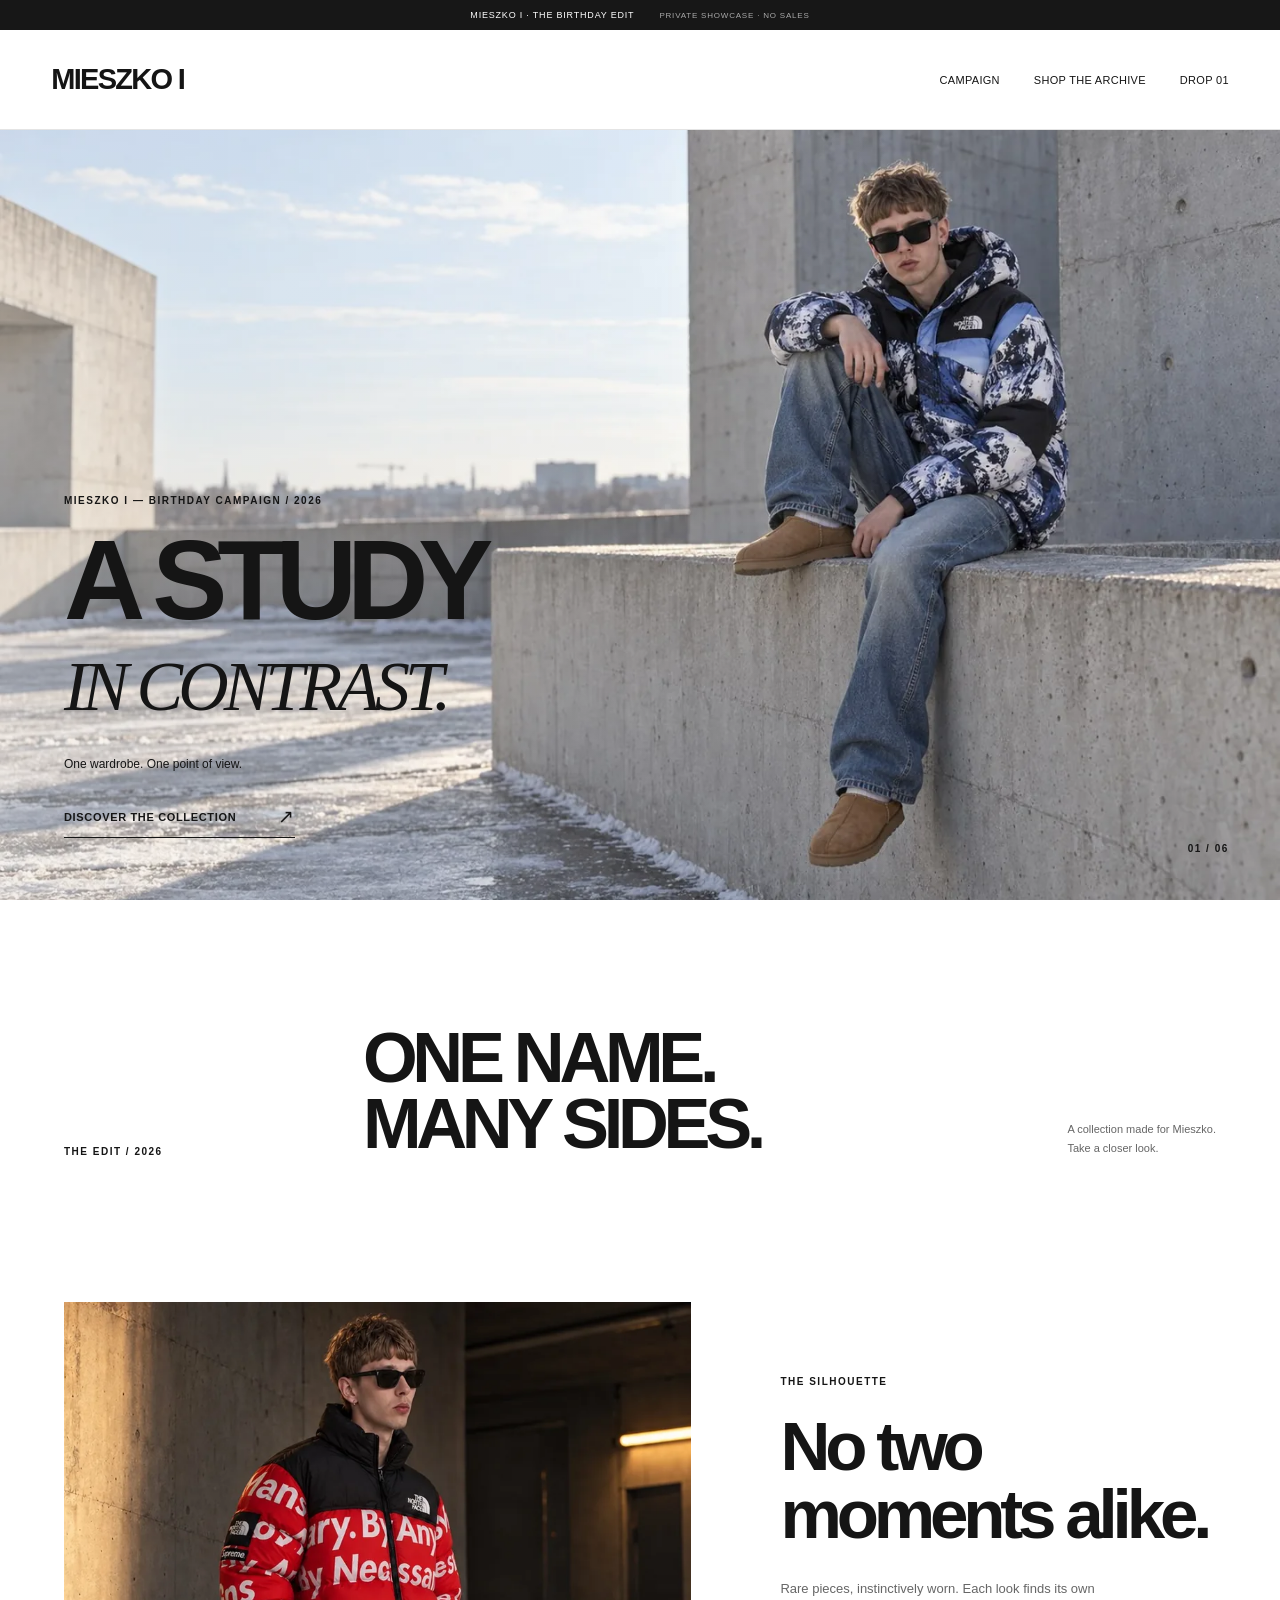
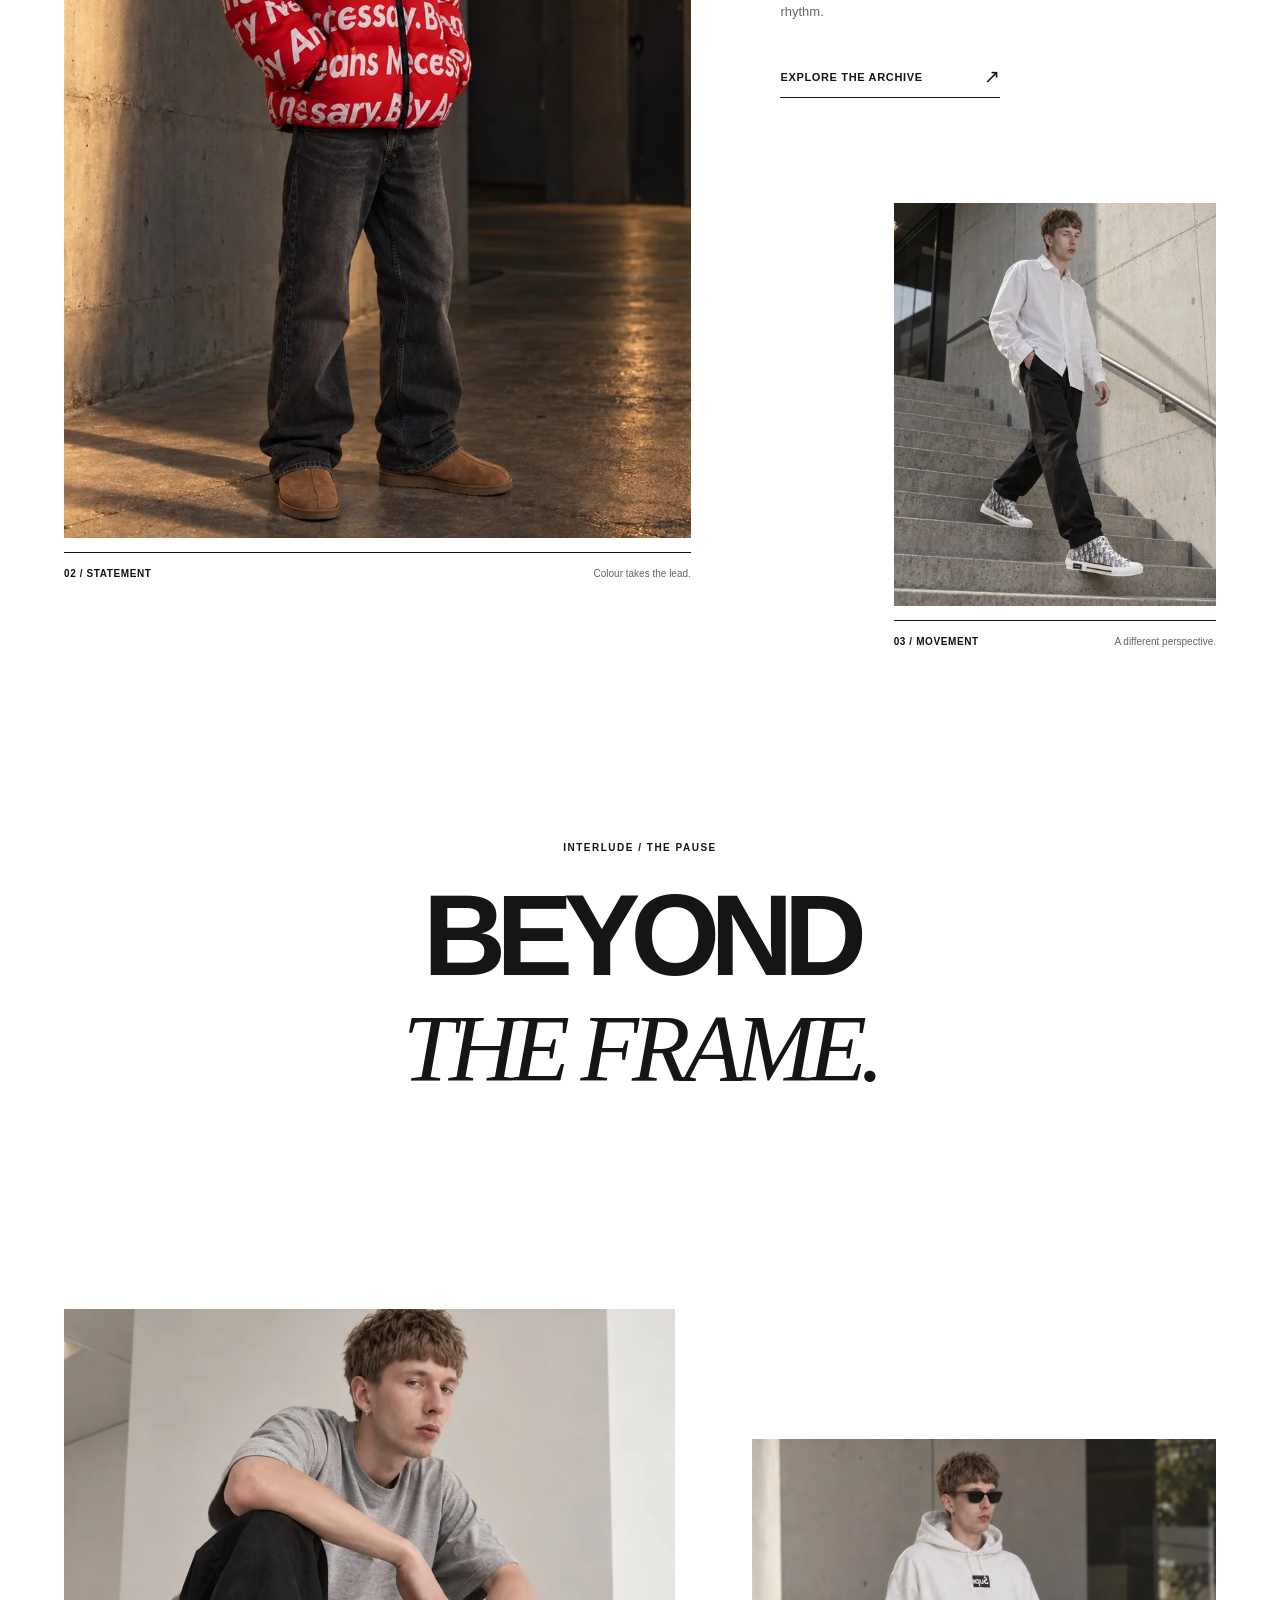
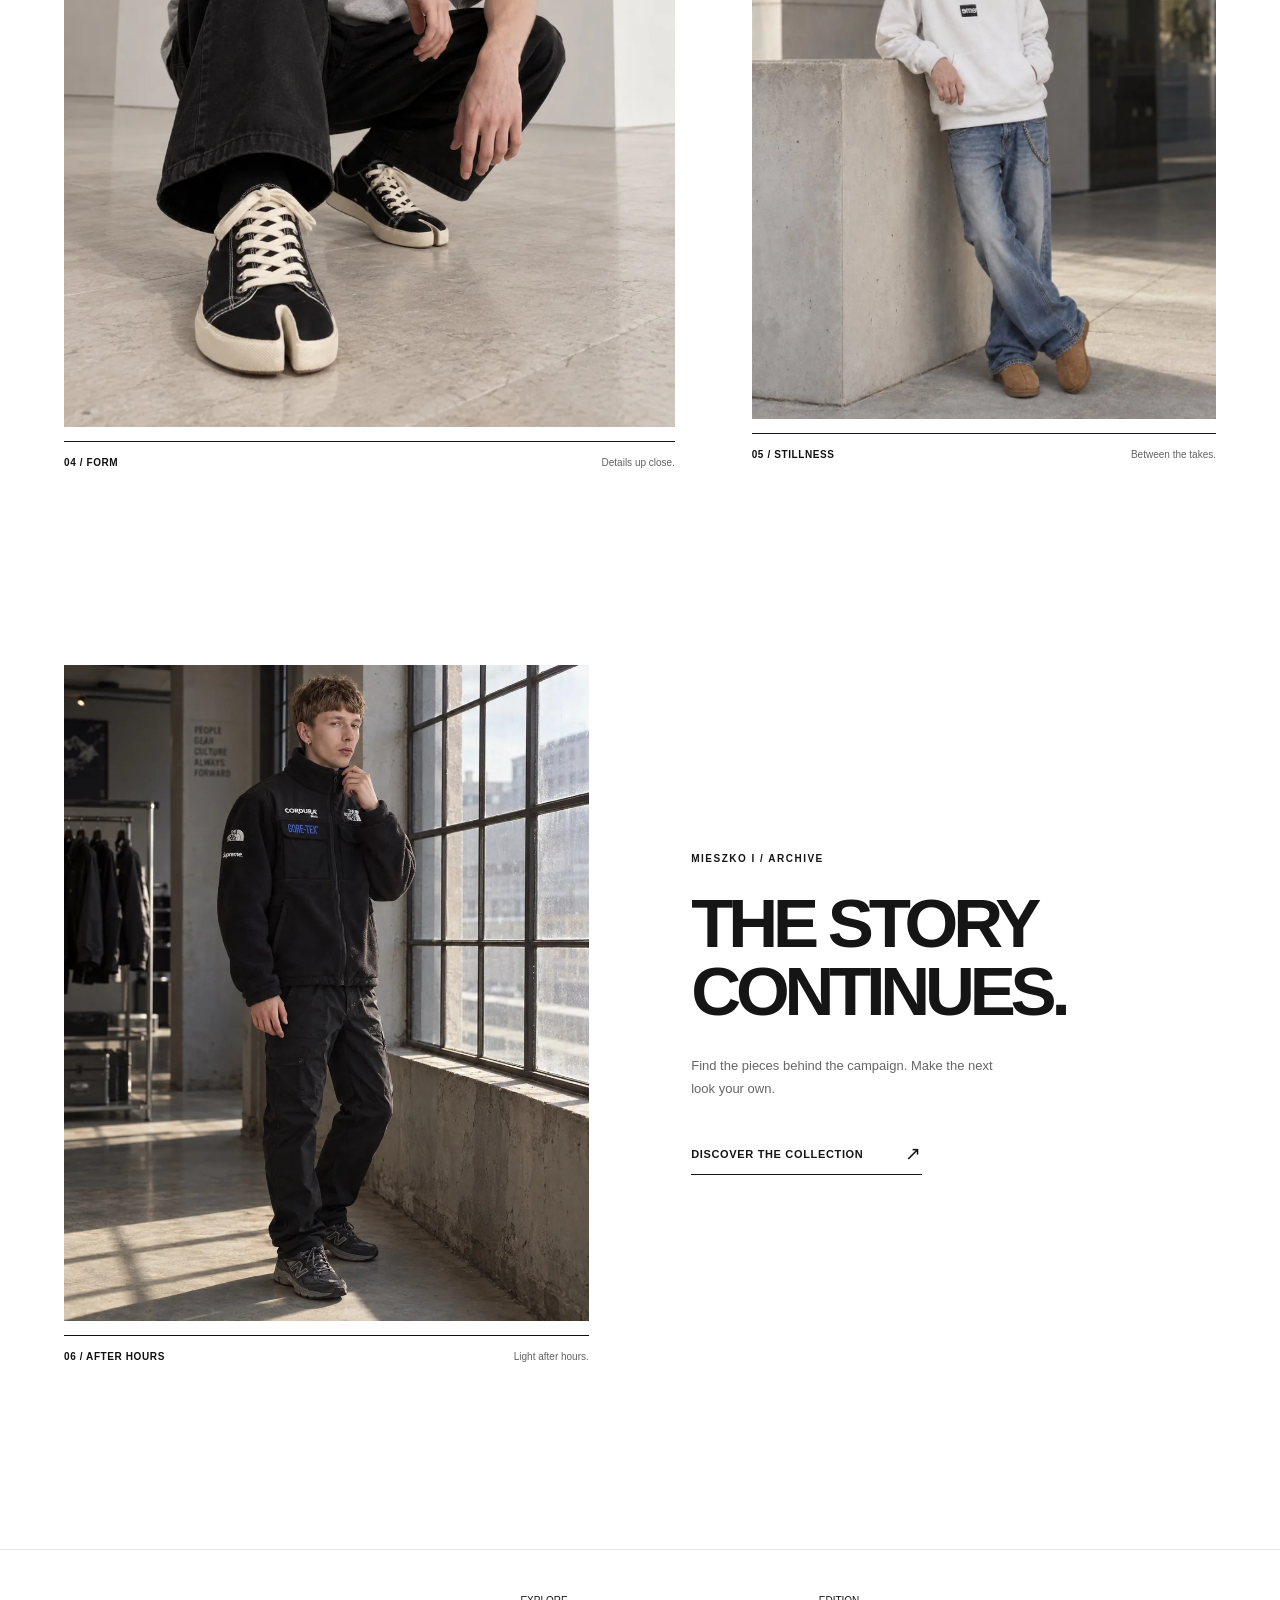
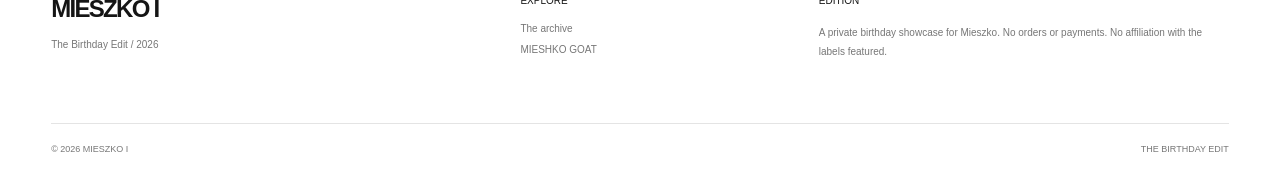
==== commit 54d312da: "Split English campaign and shop with responsive images" ====
--- a/index.html
+++ b/index.html
@@ -1,27 +1,45 @@
-<!doctype html><html lang="pl"><head><meta charset="utf-8"><meta name="viewport" content="width=device-width,initial-scale=1"><meta name="theme-color" content="#ffffff"><meta name="robots" content="noindex,nofollow"><title>MIESZKO I — Clothing & Footwear</title><link rel="stylesheet" href="style.css"></head><body>
-<a class="skip" href="#catalog">Przejdź do produktów</a><div class="announcement">MIESZKO I · BIRTHDAY COLLECTION <span>PRYWATNY POKAZ — BEZ SPRZEDAŻY</span></div>
-<header><button id="menuButton" class="icon-button mobile" aria-label="Otwórz menu" aria-expanded="false"><svg viewBox="0 0 24 24"><path d="M3 7h18M3 12h18M3 17h18"/></svg></button><a href="#home" class="logo" aria-label="Mieszko I, strona główna">MIESZKO I</a><nav aria-label="Nawigacja główna"><a href="#home">Home</a><button data-collection="archive">Archive</button><button data-collection="goat">MIESHKO GOAT</button><button data-category="Bluzy">Bluzy</button><button data-category="Kurtki">Kurtki</button><button data-category="T-shirty">T-shirty</button><button data-category="Sneakers">Sneakers</button></nav><div class="tools"><button id="searchButton" class="icon-button" aria-label="Szukaj"><svg viewBox="0 0 24 24"><circle cx="10.5" cy="10.5" r="6.5"/><path d="m16 16 5 5"/></svg></button><button id="cartButton" class="cart-button" aria-label="Otwórz koszyk"><svg viewBox="0 0 24 24"><path d="M5 7h14l1 14H4L5 7Zm4 0V5a3 3 0 0 1 6 0v2"/></svg><span class="cart-label">Koszyk</span> (<span id="count">0</span>)</button></div></header>
-<div id="mobileMenu" hidden><a href="#home">Home</a><button data-collection="archive">Archive</button><button data-collection="goat">MIESHKO GOAT</button><button data-category="Bluzy">Bluzy</button><button data-category="Kurtki">Kurtki</button><button data-category="T-shirty">T-shirty</button><button data-category="Sneakers">Sneakers</button><button data-info="about">O MIESZKO I</button></div>
-<main>
-<section id="home" class="landing" aria-label="Kampania MIESZKO I">
-  <div class="landing-hero">
-    <img src="assets/editorial/hero-walk.jpg" alt="Mieszko w oliwkowej parce idzie przez betonowy plac" fetchpriority="high">
-    <div class="landing-hero-copy"><span class="landing-kicker">MIESZKO I — BIRTHDAY CAMPAIGN / 2026</span><h1>MIESZKO<br><em>IN MOTION.</em></h1><p>Wyjątkowe rzeczy. Jeden bohater.</p><a class="landing-link light" href="#collection">Odkryj kolekcję <span aria-hidden="true">↗</span></a></div>
-    <span class="landing-hero-index">01 / 06</span>
-  </div>
-  <div class="landing-intro"><span class="landing-number">THE EDIT / 2026</span><p>Jeden dzień.<br>Cała scena.</p><span class="landing-intro-aside">Kolekcja stworzona dla Mieszka.<br>Oglądaj po swojemu.</span></div>
-  <div class="landing-story" aria-label="Wybrane ujęcia kampanii">
-    <figure class="landing-frame frame-red"><img src="assets/photos/tnf-bam.jpg" alt="Mieszko stoi spokojnie z rękami w kieszeniach czerwonej kurtki" loading="lazy"><figcaption><span>02 / STATEMENT</span><span>Kolor zajmuje całą scenę.</span></figcaption></figure>
-    <div class="landing-story-copy"><span class="landing-number">THE SILHOUETTE</span><h2>Każdy kadr<br>mówi inaczej.</h2><p>Od wyrazistego koloru po spokojny gest. Ubrania zmieniają ton, Mieszko pozostaje sobą.</p><a class="landing-link" href="#catalog">Zobacz wszystkie stylizacje <span aria-hidden="true">↗</span></a></div>
-    <figure class="landing-frame frame-stairs"><img src="assets/photos/dior-b23.jpg" alt="Mieszko schodzi po schodach w białej koszuli i sneakersach" loading="lazy"><figcaption><span>03 / MOVEMENT</span><span>Jeden krok zmienia perspektywę.</span></figcaption></figure>
-  </div>
-  <div class="landing-pause"><span>INTERLUDE / THE PAUSE</span><p>W ruchu.<br><i>W swoim tempie.</i></p></div>
-  <div class="landing-duo">
-    <figure class="landing-frame frame-seat"><img src="assets/photos/margiela-tabi.jpg" alt="Mieszko siedzi nisko na betonowym podeście w czarnych sneakersach Tabi" loading="lazy"><figcaption><span>04 / FORM</span><span>Detal z bliska.</span></figcaption></figure>
-    <figure class="landing-frame frame-lean"><img src="assets/photos/cdg-hood.jpg" alt="Mieszko opiera się o betonowy filar w białej bluzie" loading="lazy"><figcaption><span>05 / QUIET</span><span>Chwila między ujęciami.</span></figcaption></figure>
-  </div>
-  <div class="landing-finale"><figure class="landing-frame frame-night"><img src="assets/photos/tnf-fleece.jpg" alt="Mieszko stoi przy oknie w czarnej kurtce i dotyka kołnierza" loading="lazy"><figcaption><span>06 / AFTER HOURS</span><span>Światło po godzinach.</span></figcaption></figure><div class="landing-finale-copy"><span class="landing-number">MIESZKO I / ARCHIVE</span><h2>To dopiero<br>początek.</h2><p>Odkryj całą kolekcję i wybierz własną stylizację.</p><a class="landing-link" href="#collection">Przejdź do katalogu <span aria-hidden="true">↗</span></a></div></div>
-</section>
-<section id="collection" aria-label="Kolekcja MIESZKO I"><section class="collection-intro"><div class="breadcrumb">MIESZKO I / CLOTHING & FOOTWEAR</div><h2 id="collectionTitle">Archive</h2><p id="collectionDescription">23 wybrane wydania streetwearu. 1985 — 2026.</p></section><div class="collection-switch" role="group" aria-label="Kolekcje"><button class="active" data-collection="archive" aria-pressed="true">Archive / 23</button><button data-collection="goat" aria-pressed="false">MIESHKO GOAT / 10</button></div><section id="catalog" aria-label="Katalog produktów"><div class="catalog-toolbar"><div class="filters" role="group" aria-label="Kategorie"><button class="active" data-filter="all">Wszystko</button><button data-filter="Bluzy">Bluzy</button><button data-filter="Kurtki">Kurtki</button><button data-filter="T-shirty">T-shirty</button><button data-filter="Sneakers">Sneakers</button><button data-filter="Skarpetki">Skarpetki</button><button data-filter="Bokserki">Bokserki</button></div><div class="sorting"><span id="resultCount">23 produkty</span><label class="sr-only" for="sort">Sortowanie</label><select id="sort"><option value="curated">Polecane</option><option value="new">Rok: od najnowszych</option><option value="old">Rok: od najstarszych</option><option value="name">Nazwa: A–Z</option></select></div></div><div id="searchPanel" hidden><label class="sr-only" for="search">Szukaj w kolekcji</label><input id="search" type="search" placeholder="Szukaj produktów, marek, lat…" autocomplete="off"><button id="clearSearch">Wyczyść</button></div><div id="grid" class="grid"></div><p class="photo-note" id="photoNote">ARCHIVE / 23 WYBRANE SYLWETKI</p></section></section></main>
-<footer><div class="footer-brand"><a class="logo" href="#home">MIESZKO I</a><p>Clothing & Footwear</p></div><div><h2>Kolekcja</h2><button data-collection="archive">Archive</button><button data-collection="goat">MIESHKO GOAT</button><button data-category="Bluzy">Bluzy</button><button data-category="Sneakers">Sneakers</button></div><div><h2>Informacje</h2><button data-info="about">O MIESZKO I</button><button data-info="sizes">Przewodnik po rozmiarach</button><button data-info="demo">Zakupy i dostawa</button></div><div><h2>Edycja prywatna</h2><p>Prezent urodzinowy dla Mieszka.<br>Sklep pokazowy. Bez płatności.<br>Bez afiliacji z prezentowanymi markami.</p></div><div class="footer-bottom"><span>© 2026 MIESZKO I</span><span>Polska / PL</span></div></footer>
-<dialog id="detail" aria-label="Szczegóły produktu"><button class="close" aria-label="Zamknij szczegóły">×</button><div id="detailBody"></div></dialog><dialog id="cart" aria-label="Koszyk"><button class="close" aria-label="Zamknij koszyk">×</button><div id="cartBody"></div></dialog><dialog id="info" aria-label="Informacje"><button class="close" aria-label="Zamknij informacje">×</button><div id="infoBody"></div></dialog><div id="toast" role="status" aria-live="polite"></div><script src="products.js"></script><script src="app.js"></script></body></html>
+<!doctype html>
+<html lang="en">
+<head>
+  <meta charset="utf-8">
+  <meta name="viewport" content="width=device-width,initial-scale=1">
+  <meta name="theme-color" content="#ffffff">
+  <meta name="description" content="MIESZKO I — a private birthday fashion campaign and archive.">
+  <meta name="robots" content="noindex,nofollow"><title>MIESZKO I — The Birthday Edit</title>
+  <link rel="stylesheet" href="style.css">
+</head>
+<body>
+  <a class="skip" href="#home">Skip to campaign</a>
+  <div class="announcement">MIESZKO I · THE BIRTHDAY EDIT <span>PRIVATE SHOWCASE · NO SALES</span></div>
+  <header class="landing-header">
+    <a href="./" class="logo" aria-label="MIESZKO I home">MIESZKO I</a>
+    <nav aria-label="Main navigation">
+      <a href="#home" aria-current="page">Campaign</a>
+      <a href="shop/">Shop the archive</a>
+      <a href="shop/#mieshko-goat">Drop 01</a>
+    </nav>
+  </header>
+  <main>
+    <section id="home" class="landing" aria-label="MIESZKO I campaign">
+      <div class="landing-hero">
+        <img src="assets/optimized/editorial/hero-rooftop-960.webp" srcset="assets/optimized/editorial/hero-rooftop-480.webp 480w, assets/optimized/editorial/hero-rooftop-960.webp 960w, assets/optimized/editorial/hero-rooftop-1440.webp 1440w" sizes="100vw" width="1536" height="1024" alt="Mieszko in black rectangular sunglasses and a blue mountain-print puffer, perched on a concrete rooftop" fetchpriority="high" loading="eager" decoding="async">
+        <div class="landing-hero-copy"><span class="landing-kicker">MIESZKO I — BIRTHDAY CAMPAIGN / 2026</span><h1>A STUDY<br><em>IN CONTRAST.</em></h1><p>One wardrobe. One point of view.</p><a class="landing-link light" href="shop/">Discover the collection <span aria-hidden="true">↗</span></a></div>
+        <span class="landing-hero-index">01 / 06</span>
+      </div>
+      <div class="landing-intro"><span class="landing-number">THE EDIT / 2026</span><p>ONE NAME.<br>MANY SIDES.</p><span class="landing-intro-aside">A collection made for Mieszko.<br>Take a closer look.</span></div>
+      <div class="landing-story" aria-label="Selected campaign looks">
+        <figure class="landing-frame frame-red"><img src="assets/optimized/editorial/tnf-bam-sunglasses-960.webp" srcset="assets/optimized/editorial/tnf-bam-sunglasses-480.webp 480w, assets/optimized/editorial/tnf-bam-sunglasses-960.webp 960w" sizes="(max-width:680px) 84vw, 52vw" width="1122" height="1402" loading="lazy" decoding="async" alt="Mieszko in black sunglasses and a red puffer, standing with his hands in its pockets"><figcaption><span>02 / STATEMENT</span><span>Colour takes the lead.</span></figcaption></figure>
+        <div class="landing-story-copy"><span class="landing-number">THE SILHOUETTE</span><h2>No two<br>moments alike.</h2><p>Rare pieces, instinctively worn. Each look finds its own rhythm.</p><a class="landing-link" href="shop/">Explore the archive <span aria-hidden="true">↗</span></a></div>
+        <figure class="landing-frame frame-stairs"><img src="assets/optimized/photos/dior-b23-960.webp" srcset="assets/optimized/photos/dior-b23-480.webp 480w, assets/optimized/photos/dior-b23-960.webp 960w" sizes="(max-width:680px) 72vw, 32vw" width="1024" height="1365" loading="lazy" decoding="async" alt="Mieszko without sunglasses, stepping down concrete stairs in a white shirt and high-top sneakers"><figcaption><span>03 / MOVEMENT</span><span>A different perspective.</span></figcaption></figure>
+      </div>
+      <div class="landing-pause"><span>INTERLUDE / THE PAUSE</span><p>BEYOND<br><i>THE FRAME.</i></p></div>
+      <div class="landing-duo">
+        <figure class="landing-frame frame-seat"><img src="assets/optimized/photos/margiela-tabi-960.webp" srcset="assets/optimized/photos/margiela-tabi-480.webp 480w, assets/optimized/photos/margiela-tabi-960.webp 960w" sizes="(max-width:680px) 92vw, 55vw" width="1024" height="1365" loading="lazy" decoding="async" alt="Mieszko without sunglasses, sitting low on a concrete platform in split-toe sneakers"><figcaption><span>04 / FORM</span><span>Details up close.</span></figcaption></figure>
+        <figure class="landing-frame frame-lean"><img src="assets/optimized/editorial/cdg-hood-sunglasses-960.webp" srcset="assets/optimized/editorial/cdg-hood-sunglasses-480.webp 480w, assets/optimized/editorial/cdg-hood-sunglasses-960.webp 960w" sizes="(max-width:680px) 72vw, 38vw" width="1122" height="1402" loading="lazy" decoding="async" alt="Mieszko in black sunglasses and a white hoodie, leaning against a concrete block"><figcaption><span>05 / STILLNESS</span><span>Between the takes.</span></figcaption></figure>
+      </div>
+      <div class="landing-finale"><figure class="landing-frame frame-night"><img src="assets/optimized/photos/tnf-fleece-960.webp" srcset="assets/optimized/photos/tnf-fleece-480.webp 480w, assets/optimized/photos/tnf-fleece-960.webp 960w" sizes="(max-width:680px) 88vw, 50vw" width="1024" height="1365" loading="lazy" decoding="async" alt="Mieszko without sunglasses by a studio window, one hand at the collar of a black fleece"><figcaption><span>06 / AFTER HOURS</span><span>Light after hours.</span></figcaption></figure><div class="landing-finale-copy"><span class="landing-number">MIESZKO I / ARCHIVE</span><h2>THE STORY<br>CONTINUES.</h2><p>Find the pieces behind the campaign. Make the next look your own.</p><a class="landing-link" href="shop/">Discover the collection <span aria-hidden="true">↗</span></a></div></div>
+    </section>
+  </main>
+  <footer class="landing-footer"><div class="footer-brand"><a class="logo" href="./">MIESZKO I</a><p>The Birthday Edit / 2026</p></div><div><h2>Explore</h2><a href="shop/">The archive</a><a href="shop/#mieshko-goat">MIESHKO GOAT</a></div><div><h2>Edition</h2><p>A private birthday showcase for Mieszko. No orders or payments. No affiliation with the labels featured.</p></div><div class="footer-bottom"><span>© 2026 MIESZKO I</span><span>THE BIRTHDAY EDIT</span></div></footer>
+</body>
+</html>
--- a/style.css
+++ b/style.css
@@ -93,3 +93,20 @@
   .landing-finale-copy{width:100%;padding-left:9%}
   #collection .collection-intro h2{font-size:24px}
 }
+
+.landing-header{justify-content:space-between}
+.landing-header nav{flex:0 1 auto;gap:34px}
+.landing-footer{grid-template-columns:1.3fr .8fr 1.2fr}
+.landing-footer a:not(.logo){display:block;width:max-content;margin:10px 0;color:#777;font-size:10px}
+.landing-footer a:not(.logo):hover{text-decoration:underline;text-underline-offset:4px}
+.landing-intro p{font-size:clamp(48px,5.5vw,86px)}
+@media(max-width:680px){
+  .landing-header{gap:12px}
+  .landing-header nav{display:flex;gap:17px}
+  .landing-header nav a{font-size:9px;white-space:nowrap}
+  .landing-header nav a:first-child{display:none}
+  .landing-header .logo{font-size:22px}
+  .landing-footer{grid-template-columns:1fr 1fr}
+  .landing-footer>div:nth-child(3){grid-column:1/-1}
+  .landing-intro p{font-size:clamp(46px,11vw,62px)}
+}
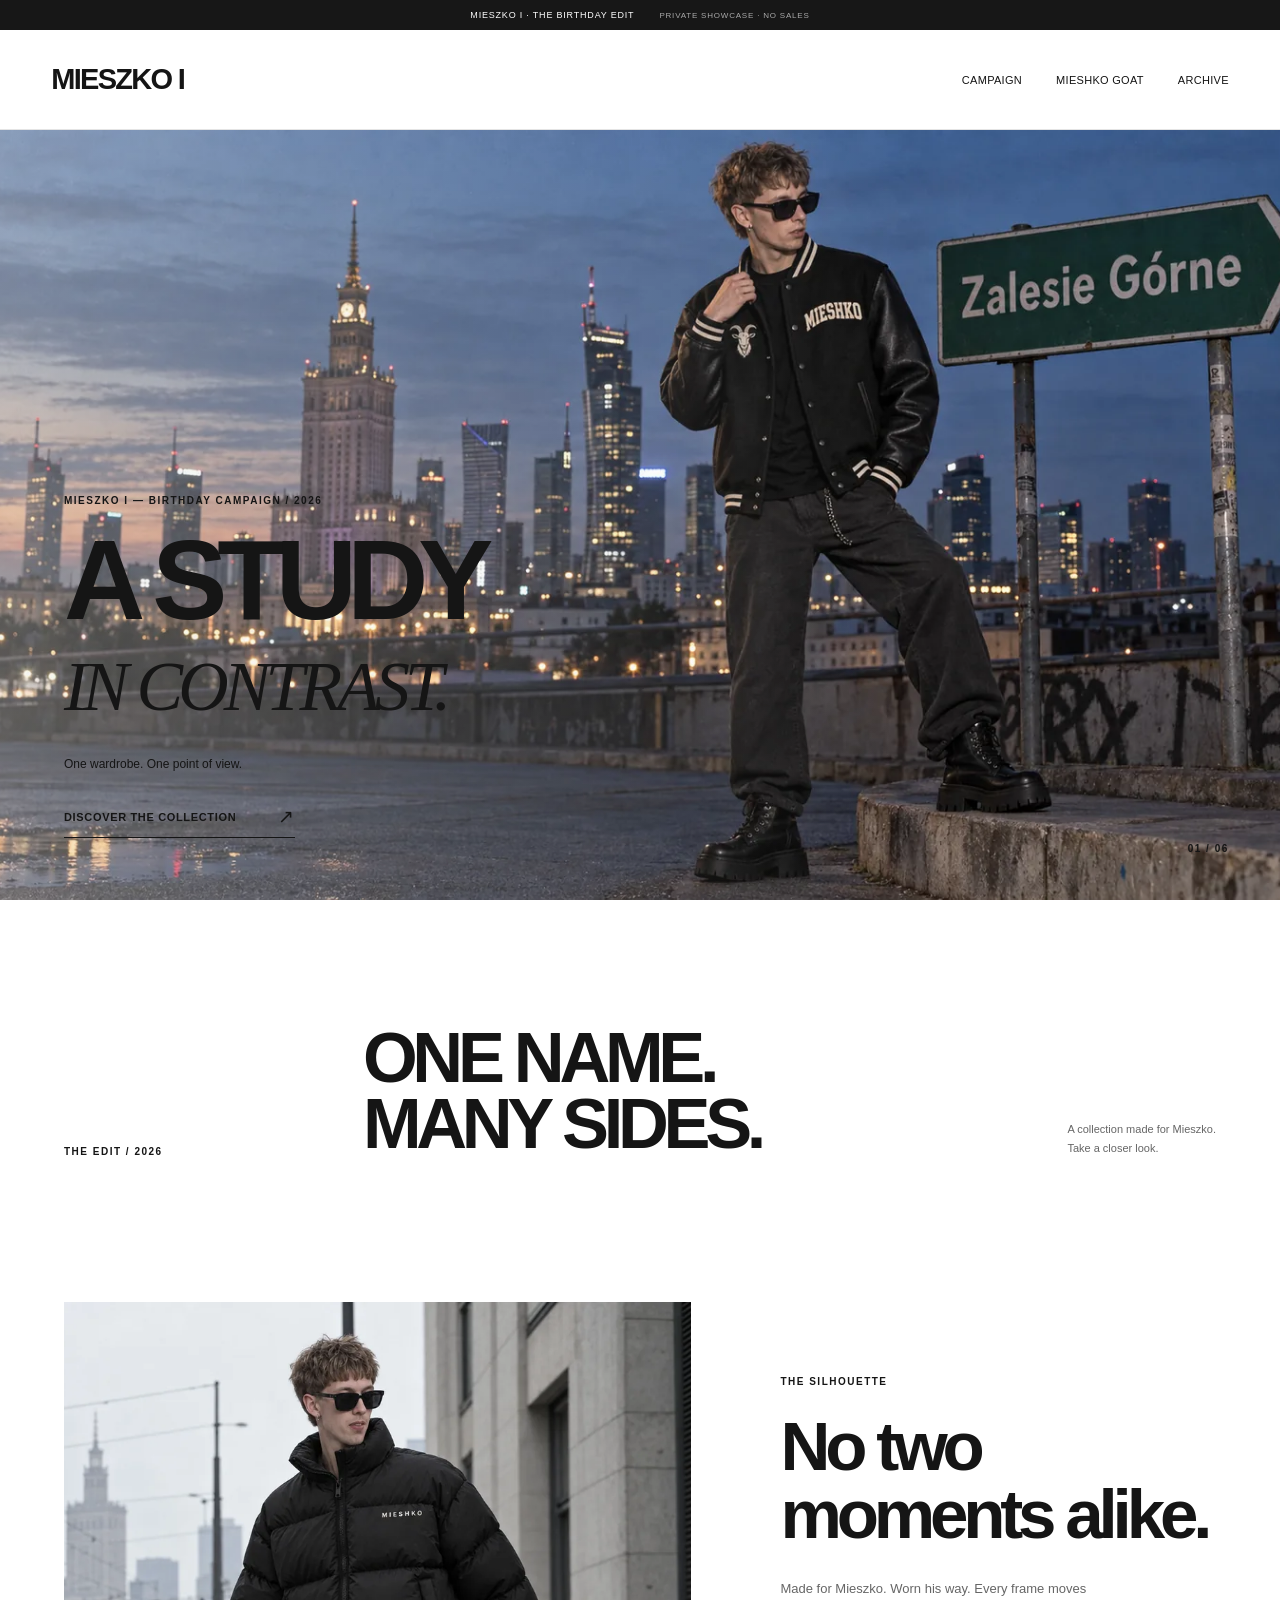
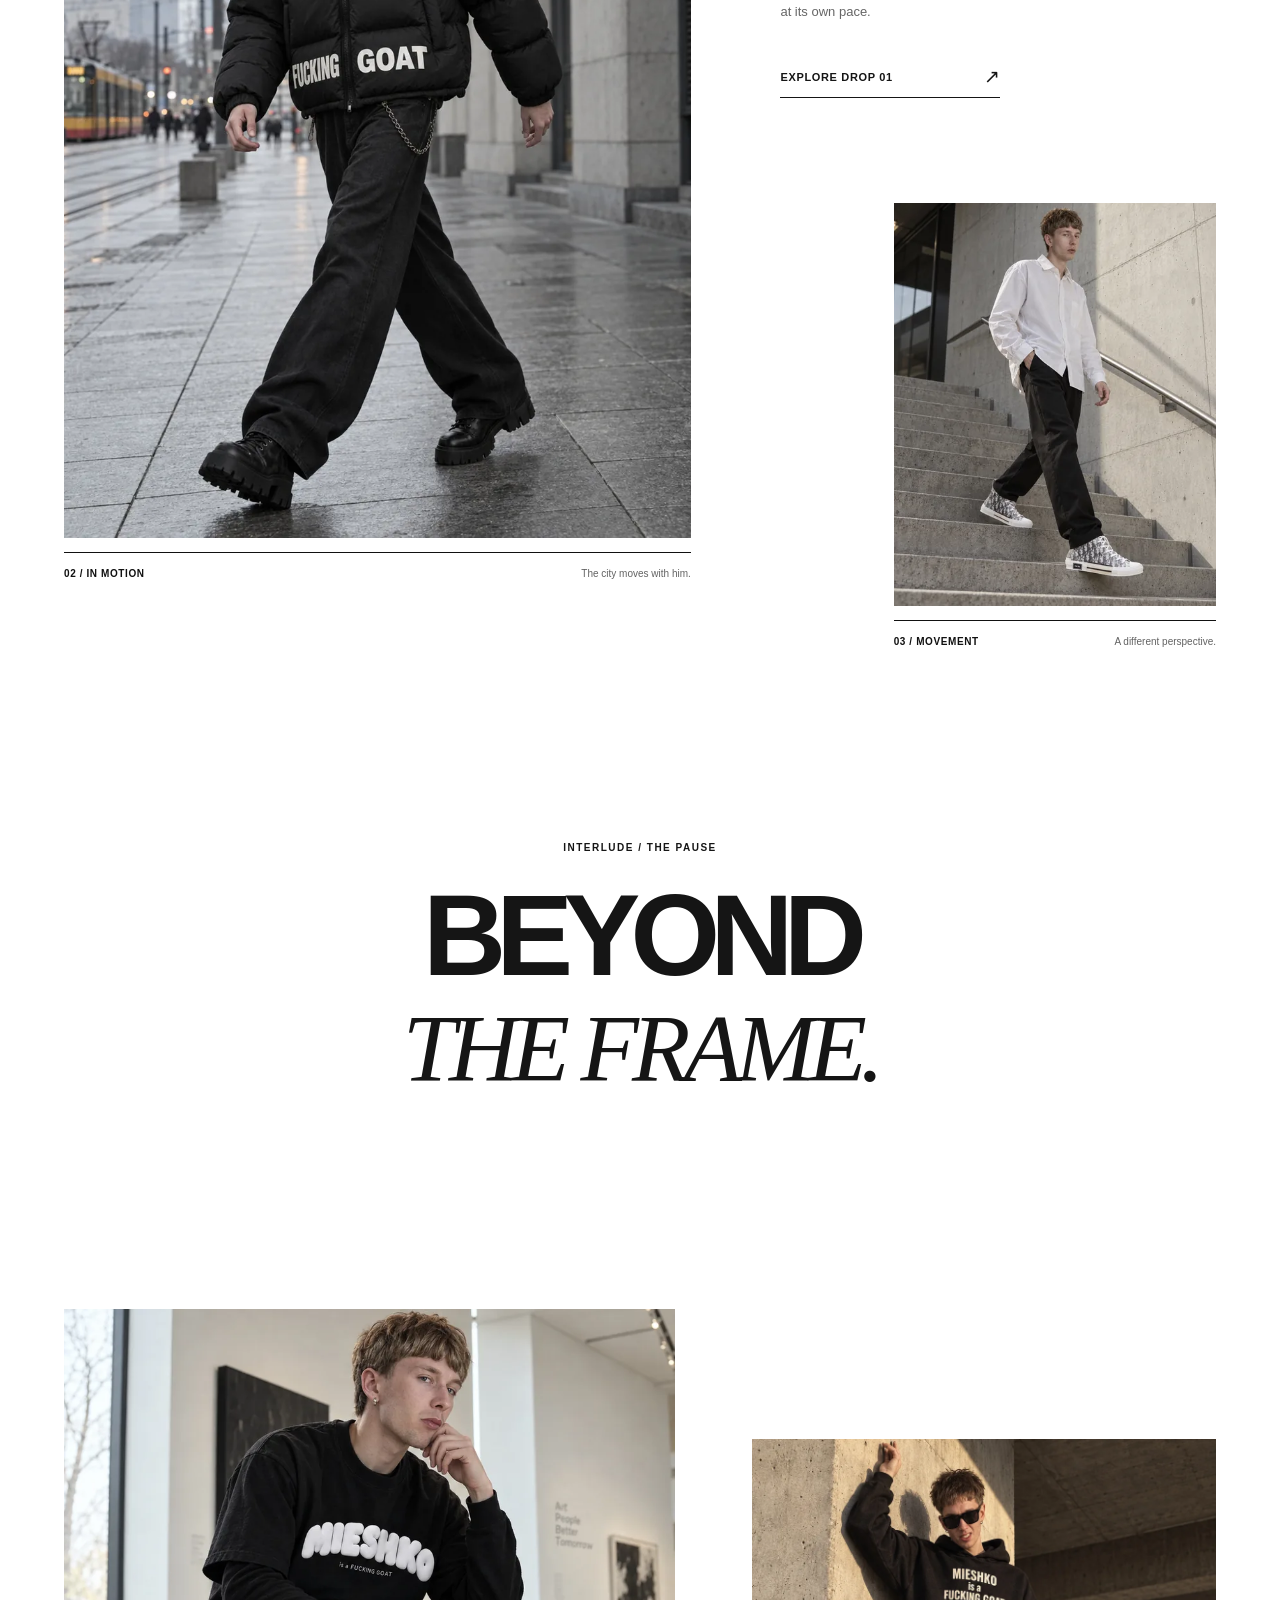
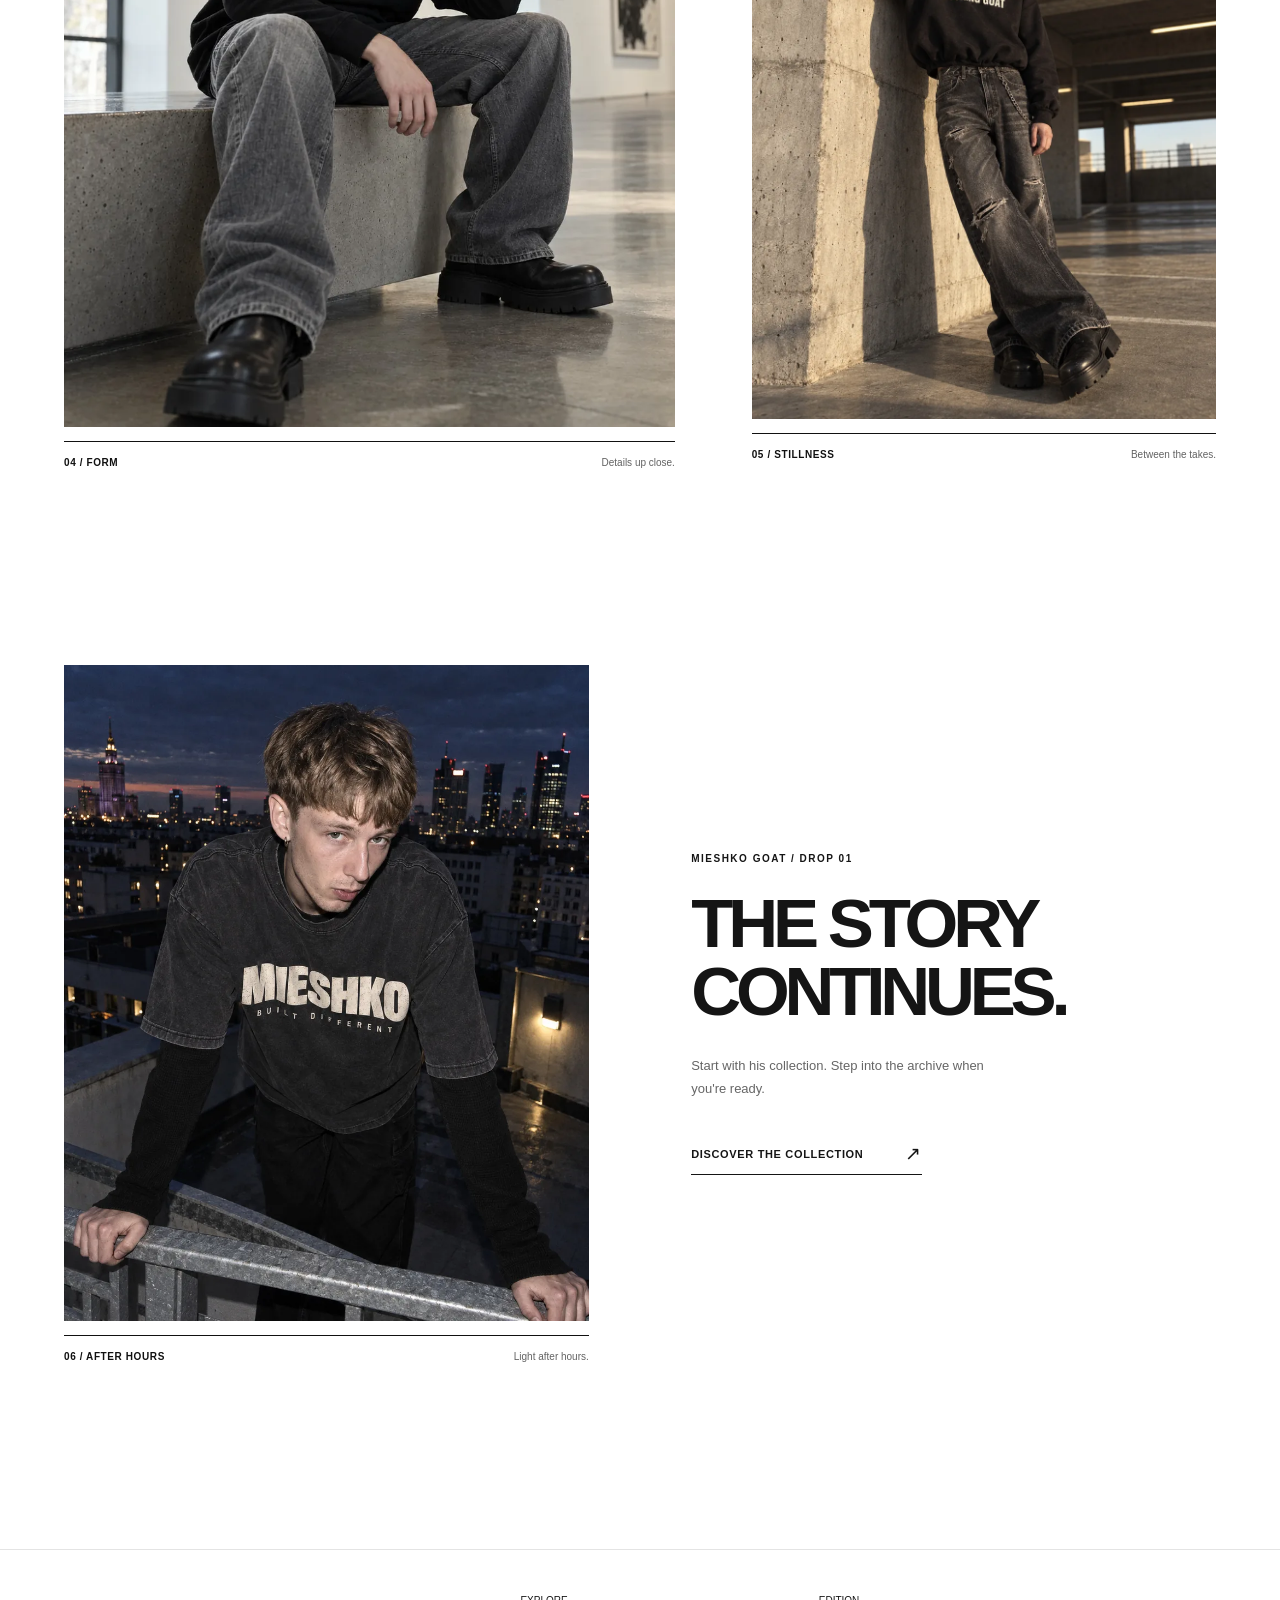
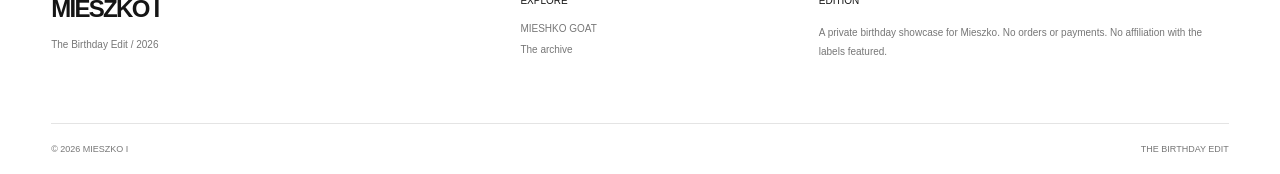
==== commit c2d50ec0: "Feature MIESHKO GOAT campaign and default collection" ====
--- a/index.html
+++ b/index.html
@@ -15,31 +15,31 @@
     <a href="./" class="logo" aria-label="MIESZKO I home">MIESZKO I</a>
     <nav aria-label="Main navigation">
       <a href="#home" aria-current="page">Campaign</a>
-      <a href="shop/">Shop the archive</a>
-      <a href="shop/#mieshko-goat">Drop 01</a>
+      <a href="shop/">MIESHKO GOAT</a>
+      <a href="shop/#archive">Archive</a>
     </nav>
   </header>
   <main>
     <section id="home" class="landing" aria-label="MIESZKO I campaign">
       <div class="landing-hero">
-        <img src="assets/optimized/editorial/hero-rooftop-960.webp" srcset="assets/optimized/editorial/hero-rooftop-480.webp 480w, assets/optimized/editorial/hero-rooftop-960.webp 960w, assets/optimized/editorial/hero-rooftop-1440.webp 1440w" sizes="100vw" width="1536" height="1024" alt="Mieszko in black rectangular sunglasses and a blue mountain-print puffer, perched on a concrete rooftop" fetchpriority="high" loading="eager" decoding="async">
+        <img src="assets/optimized/editorial/mieshko-hero-warsaw-960.webp" srcset="assets/optimized/editorial/mieshko-hero-warsaw-480.webp 480w, assets/optimized/editorial/mieshko-hero-warsaw-960.webp 960w, assets/optimized/editorial/mieshko-hero-warsaw-1440.webp 1440w" sizes="100vw" width="1672" height="941" alt="Mieszko in MIESHKO GOAT varsity, black platform boots and sunglasses against Warsaw's skyline beside a Zalesie Górne sign" fetchpriority="high" loading="eager" decoding="async">
         <div class="landing-hero-copy"><span class="landing-kicker">MIESZKO I — BIRTHDAY CAMPAIGN / 2026</span><h1>A STUDY<br><em>IN CONTRAST.</em></h1><p>One wardrobe. One point of view.</p><a class="landing-link light" href="shop/">Discover the collection <span aria-hidden="true">↗</span></a></div>
         <span class="landing-hero-index">01 / 06</span>
       </div>
       <div class="landing-intro"><span class="landing-number">THE EDIT / 2026</span><p>ONE NAME.<br>MANY SIDES.</p><span class="landing-intro-aside">A collection made for Mieszko.<br>Take a closer look.</span></div>
       <div class="landing-story" aria-label="Selected campaign looks">
-        <figure class="landing-frame frame-red"><img src="assets/optimized/editorial/tnf-bam-sunglasses-960.webp" srcset="assets/optimized/editorial/tnf-bam-sunglasses-480.webp 480w, assets/optimized/editorial/tnf-bam-sunglasses-960.webp 960w" sizes="(max-width:680px) 84vw, 52vw" width="1122" height="1402" loading="lazy" decoding="async" alt="Mieszko in black sunglasses and a red puffer, standing with his hands in its pockets"><figcaption><span>02 / STATEMENT</span><span>Colour takes the lead.</span></figcaption></figure>
-        <div class="landing-story-copy"><span class="landing-number">THE SILHOUETTE</span><h2>No two<br>moments alike.</h2><p>Rare pieces, instinctively worn. Each look finds its own rhythm.</p><a class="landing-link" href="shop/">Explore the archive <span aria-hidden="true">↗</span></a></div>
+        <figure class="landing-frame frame-red"><img src="assets/optimized/editorial/mieshko-puffer-stride-960.webp" srcset="assets/optimized/editorial/mieshko-puffer-stride-480.webp 480w, assets/optimized/editorial/mieshko-puffer-stride-960.webp 960w" sizes="(max-width:680px) 84vw, 52vw" width="1122" height="1402" loading="lazy" decoding="async" alt="Mieszko in sunglasses and a black MIESHKO GOAT puffer walking through Warsaw"><figcaption><span>02 / IN MOTION</span><span>The city moves with him.</span></figcaption></figure>
+        <div class="landing-story-copy"><span class="landing-number">THE SILHOUETTE</span><h2>No two<br>moments alike.</h2><p>Made for Mieszko. Worn his way. Every frame moves at its own pace.</p><a class="landing-link" href="shop/">Explore Drop 01 <span aria-hidden="true">↗</span></a></div>
         <figure class="landing-frame frame-stairs"><img src="assets/optimized/photos/dior-b23-960.webp" srcset="assets/optimized/photos/dior-b23-480.webp 480w, assets/optimized/photos/dior-b23-960.webp 960w" sizes="(max-width:680px) 72vw, 32vw" width="1024" height="1365" loading="lazy" decoding="async" alt="Mieszko without sunglasses, stepping down concrete stairs in a white shirt and high-top sneakers"><figcaption><span>03 / MOVEMENT</span><span>A different perspective.</span></figcaption></figure>
       </div>
       <div class="landing-pause"><span>INTERLUDE / THE PAUSE</span><p>BEYOND<br><i>THE FRAME.</i></p></div>
       <div class="landing-duo">
-        <figure class="landing-frame frame-seat"><img src="assets/optimized/photos/margiela-tabi-960.webp" srcset="assets/optimized/photos/margiela-tabi-480.webp 480w, assets/optimized/photos/margiela-tabi-960.webp 960w" sizes="(max-width:680px) 92vw, 55vw" width="1024" height="1365" loading="lazy" decoding="async" alt="Mieszko without sunglasses, sitting low on a concrete platform in split-toe sneakers"><figcaption><span>04 / FORM</span><span>Details up close.</span></figcaption></figure>
-        <figure class="landing-frame frame-lean"><img src="assets/optimized/editorial/cdg-hood-sunglasses-960.webp" srcset="assets/optimized/editorial/cdg-hood-sunglasses-480.webp 480w, assets/optimized/editorial/cdg-hood-sunglasses-960.webp 960w" sizes="(max-width:680px) 72vw, 38vw" width="1122" height="1402" loading="lazy" decoding="async" alt="Mieszko in black sunglasses and a white hoodie, leaning against a concrete block"><figcaption><span>05 / STILLNESS</span><span>Between the takes.</span></figcaption></figure>
+        <figure class="landing-frame frame-seat"><img src="assets/optimized/editorial/mieshko-bubble-seated-960.webp" srcset="assets/optimized/editorial/mieshko-bubble-seated-480.webp 480w, assets/optimized/editorial/mieshko-bubble-seated-960.webp 960w" sizes="(max-width:680px) 92vw, 55vw" width="1122" height="1402" loading="lazy" decoding="async" alt="Mieszko seated in a gallery wearing a black MIESHKO bubble-letter T-shirt"><figcaption><span>04 / FORM</span><span>Details up close.</span></figcaption></figure>
+        <figure class="landing-frame frame-lean"><img src="assets/optimized/editorial/mieshko-hoodie-lean-960.webp" srcset="assets/optimized/editorial/mieshko-hoodie-lean-480.webp 480w, assets/optimized/editorial/mieshko-hoodie-lean-960.webp 960w" sizes="(max-width:680px) 72vw, 38vw" width="1122" height="1402" loading="lazy" decoding="async" alt="Mieszko in sunglasses and a MIESHKO GOAT hoodie leaning back against a concrete wall"><figcaption><span>05 / STILLNESS</span><span>Between the takes.</span></figcaption></figure>
       </div>
-      <div class="landing-finale"><figure class="landing-frame frame-night"><img src="assets/optimized/photos/tnf-fleece-960.webp" srcset="assets/optimized/photos/tnf-fleece-480.webp 480w, assets/optimized/photos/tnf-fleece-960.webp 960w" sizes="(max-width:680px) 88vw, 50vw" width="1024" height="1365" loading="lazy" decoding="async" alt="Mieszko without sunglasses by a studio window, one hand at the collar of a black fleece"><figcaption><span>06 / AFTER HOURS</span><span>Light after hours.</span></figcaption></figure><div class="landing-finale-copy"><span class="landing-number">MIESZKO I / ARCHIVE</span><h2>THE STORY<br>CONTINUES.</h2><p>Find the pieces behind the campaign. Make the next look your own.</p><a class="landing-link" href="shop/">Discover the collection <span aria-hidden="true">↗</span></a></div></div>
+      <div class="landing-finale"><figure class="landing-frame frame-night"><img src="assets/optimized/editorial/mieshko-built-rooftop-960.webp" srcset="assets/optimized/editorial/mieshko-built-rooftop-480.webp 480w, assets/optimized/editorial/mieshko-built-rooftop-960.webp 960w" sizes="(max-width:680px) 88vw, 50vw" width="1122" height="1402" loading="lazy" decoding="async" alt="Mieszko in a MIESHKO Built Different T-shirt leaning forward over a rooftop railing at dusk"><figcaption><span>06 / AFTER HOURS</span><span>Light after hours.</span></figcaption></figure><div class="landing-finale-copy"><span class="landing-number">MIESHKO GOAT / DROP 01</span><h2>THE STORY<br>CONTINUES.</h2><p>Start with his collection. Step into the archive when you're ready.</p><a class="landing-link" href="shop/">Discover the collection <span aria-hidden="true">↗</span></a></div></div>
     </section>
   </main>
-  <footer class="landing-footer"><div class="footer-brand"><a class="logo" href="./">MIESZKO I</a><p>The Birthday Edit / 2026</p></div><div><h2>Explore</h2><a href="shop/">The archive</a><a href="shop/#mieshko-goat">MIESHKO GOAT</a></div><div><h2>Edition</h2><p>A private birthday showcase for Mieszko. No orders or payments. No affiliation with the labels featured.</p></div><div class="footer-bottom"><span>© 2026 MIESZKO I</span><span>THE BIRTHDAY EDIT</span></div></footer>
+  <footer class="landing-footer"><div class="footer-brand"><a class="logo" href="./">MIESZKO I</a><p>The Birthday Edit / 2026</p></div><div><h2>Explore</h2><a href="shop/">MIESHKO GOAT</a><a href="shop/#archive">The archive</a></div><div><h2>Edition</h2><p>A private birthday showcase for Mieszko. No orders or payments. No affiliation with the labels featured.</p></div><div class="footer-bottom"><span>© 2026 MIESZKO I</span><span>THE BIRTHDAY EDIT</span></div></footer>
 </body>
 </html>
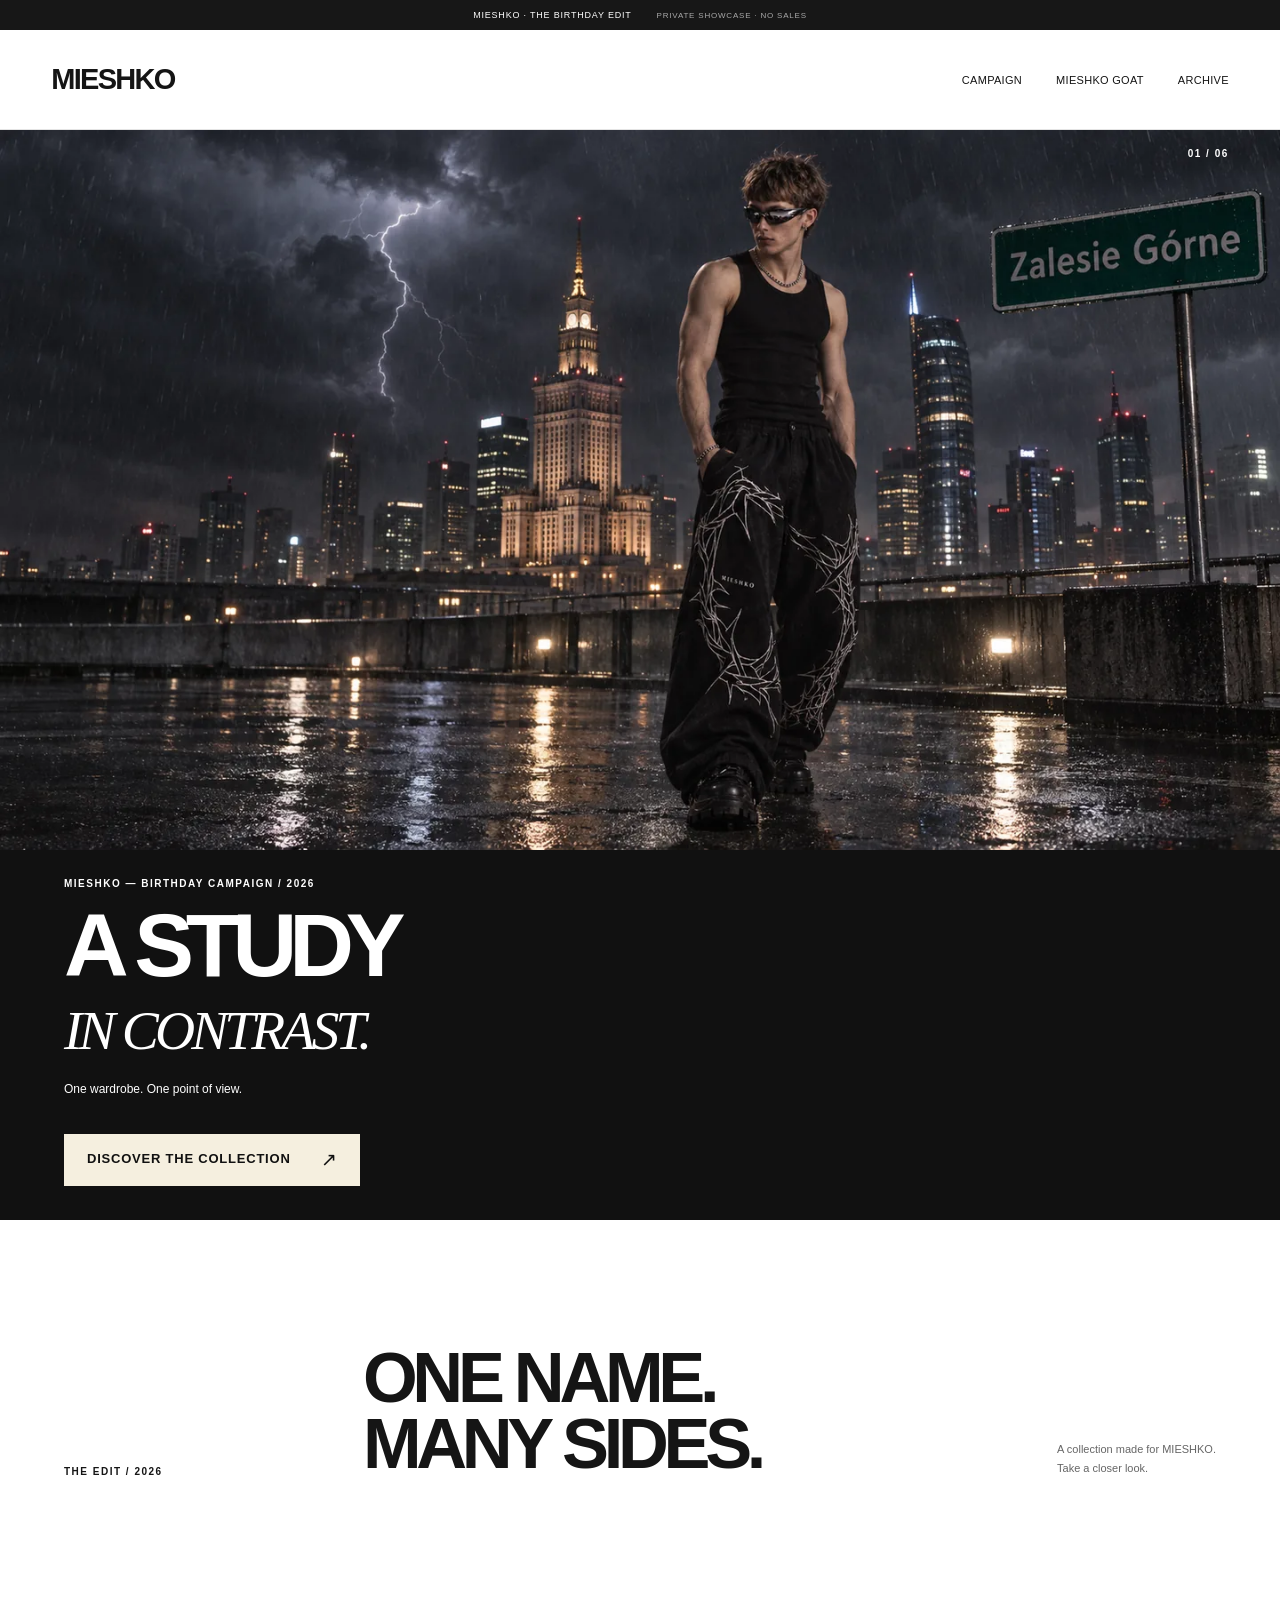
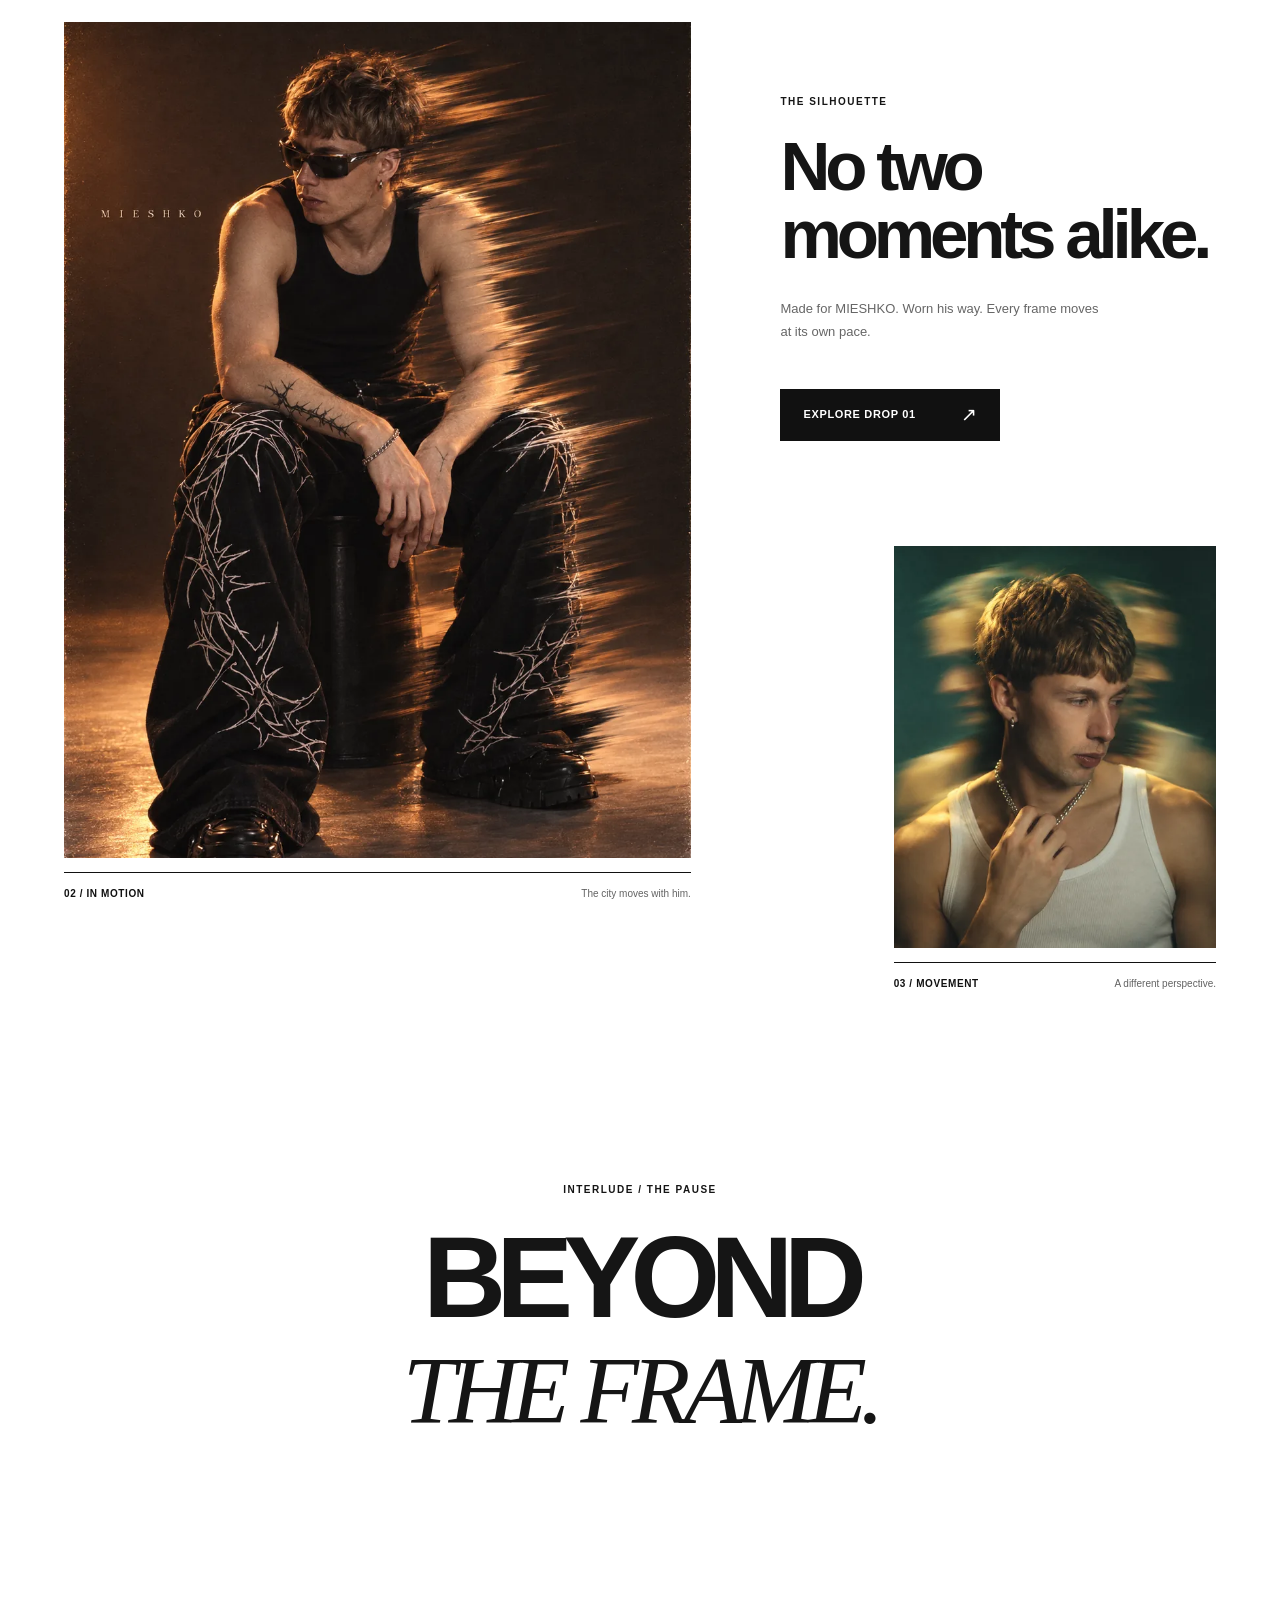
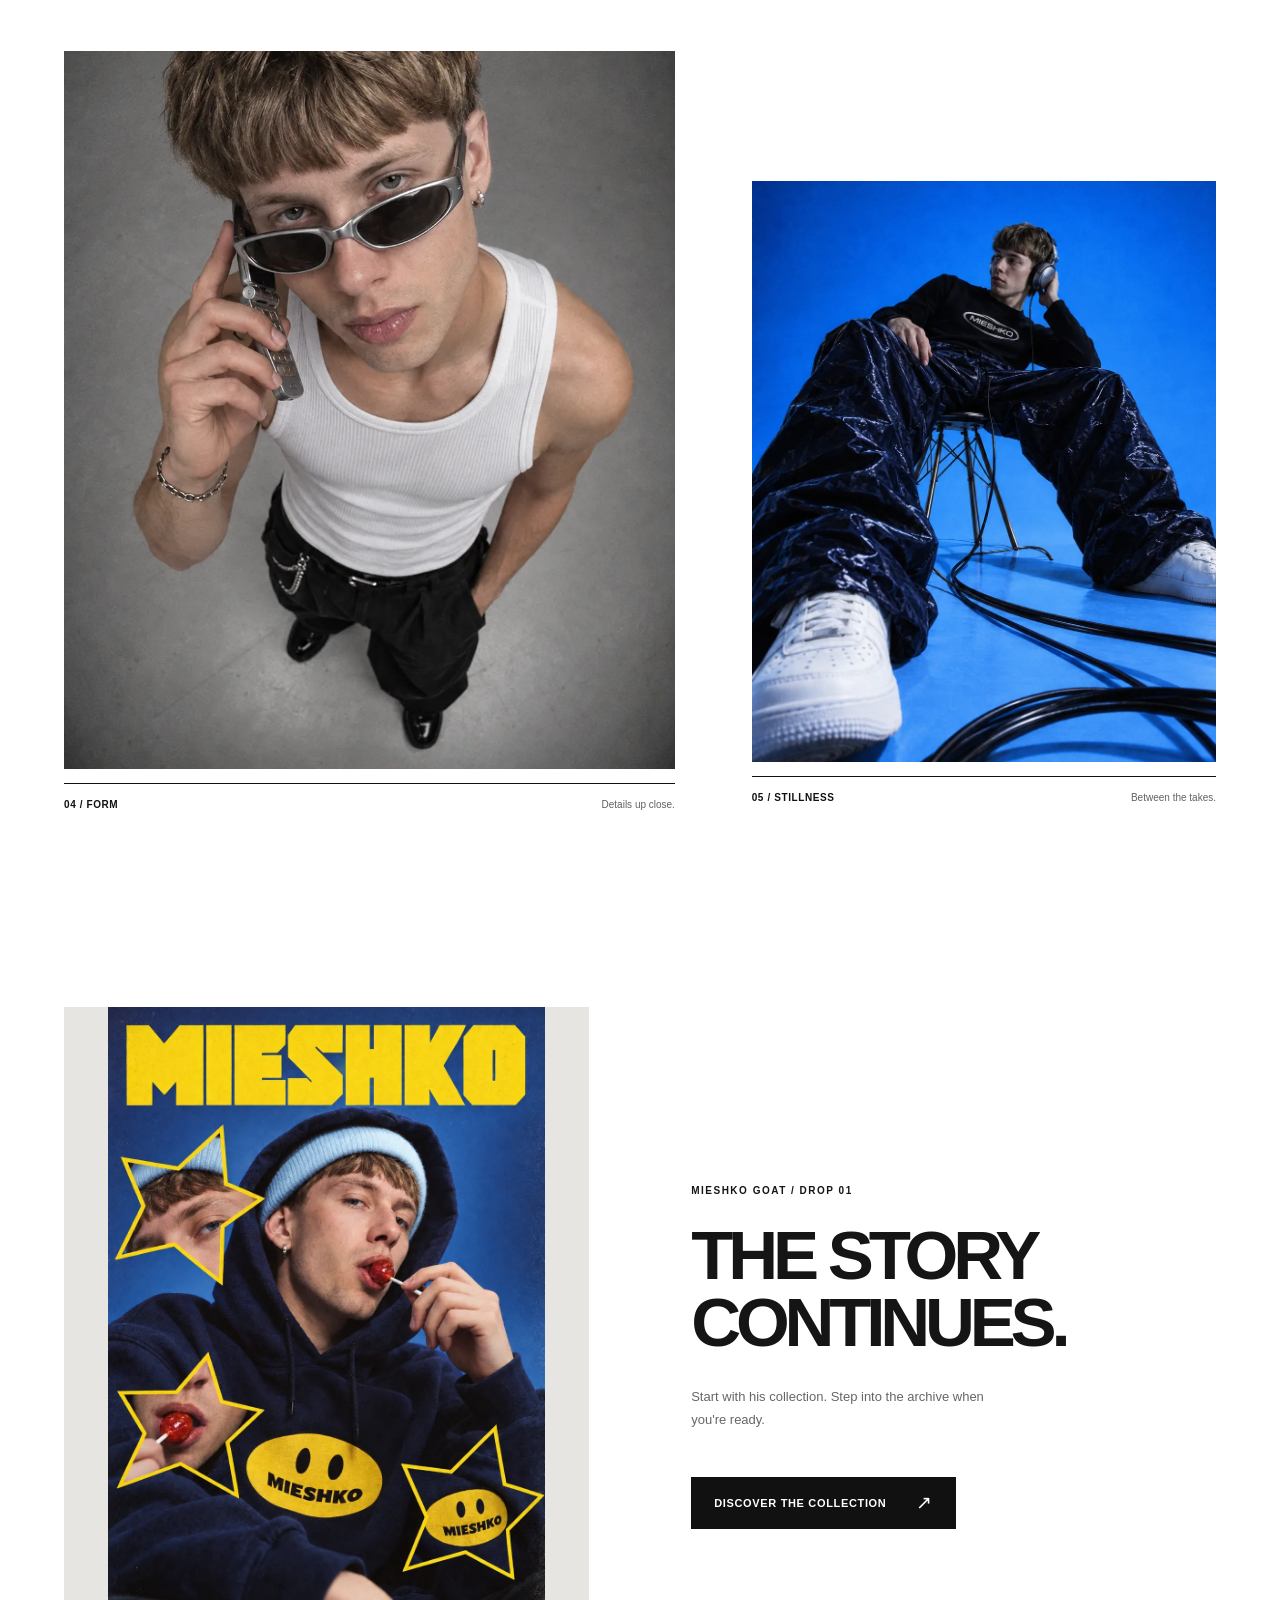
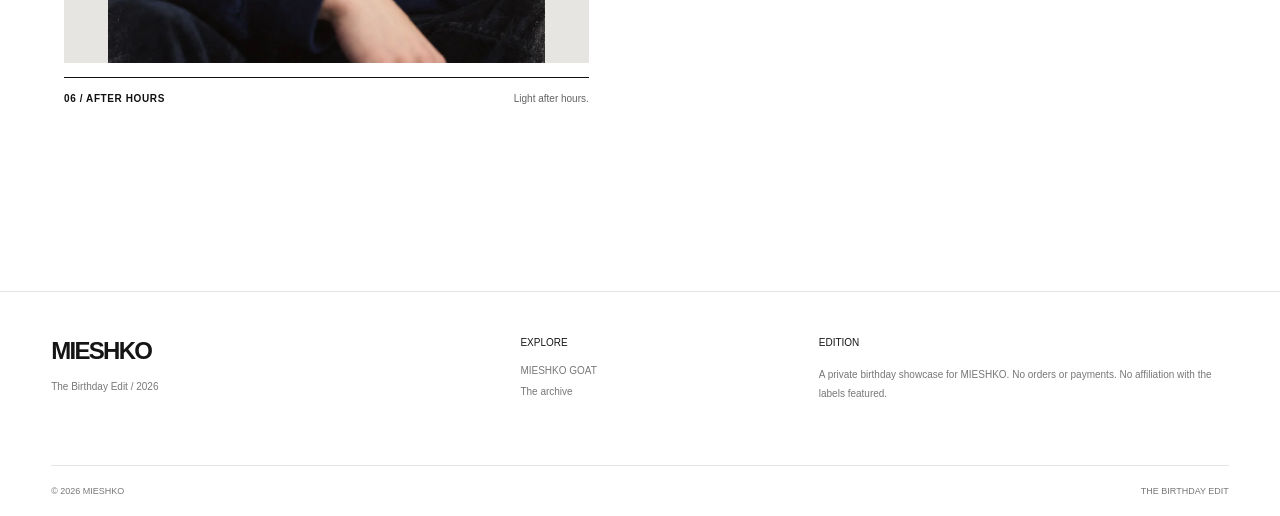
==== commit 811b5afe: "Update MIESHKO campaign poster and GOAT lookbook" ====
--- a/index.html
+++ b/index.html
@@ -4,15 +4,15 @@
   <meta charset="utf-8">
   <meta name="viewport" content="width=device-width,initial-scale=1">
   <meta name="theme-color" content="#ffffff">
-  <meta name="description" content="MIESZKO I — a private birthday fashion campaign and archive.">
-  <meta name="robots" content="noindex,nofollow"><title>MIESZKO I — The Birthday Edit</title>
+  <meta name="description" content="MIESHKO — a private birthday fashion campaign and archive.">
+  <meta name="robots" content="noindex,nofollow"><title>MIESHKO — The Birthday Edit</title>
   <link rel="stylesheet" href="style.css">
 </head>
 <body>
   <a class="skip" href="#home">Skip to campaign</a>
-  <div class="announcement">MIESZKO I · THE BIRTHDAY EDIT <span>PRIVATE SHOWCASE · NO SALES</span></div>
+  <div class="announcement">MIESHKO · THE BIRTHDAY EDIT <span>PRIVATE SHOWCASE · NO SALES</span></div>
   <header class="landing-header">
-    <a href="./" class="logo" aria-label="MIESZKO I home">MIESZKO I</a>
+    <a href="./" class="logo" aria-label="MIESHKO home">MIESHKO</a>
     <nav aria-label="Main navigation">
       <a href="#home" aria-current="page">Campaign</a>
       <a href="shop/">MIESHKO GOAT</a>
@@ -20,26 +20,26 @@
     </nav>
   </header>
   <main>
-    <section id="home" class="landing" aria-label="MIESZKO I campaign">
+    <section id="home" class="landing" aria-label="MIESHKO campaign">
       <div class="landing-hero">
-        <img src="assets/optimized/editorial/mieshko-hero-warsaw-960.webp" srcset="assets/optimized/editorial/mieshko-hero-warsaw-480.webp 480w, assets/optimized/editorial/mieshko-hero-warsaw-960.webp 960w, assets/optimized/editorial/mieshko-hero-warsaw-1440.webp 1440w" sizes="100vw" width="1672" height="941" alt="Mieszko in MIESHKO GOAT varsity, black platform boots and sunglasses against Warsaw's skyline beside a Zalesie Górne sign" fetchpriority="high" loading="eager" decoding="async">
-        <div class="landing-hero-copy"><span class="landing-kicker">MIESZKO I — BIRTHDAY CAMPAIGN / 2026</span><h1>A STUDY<br><em>IN CONTRAST.</em></h1><p>One wardrobe. One point of view.</p><a class="landing-link light" href="shop/">Discover the collection <span aria-hidden="true">↗</span></a></div>
+        <img src="assets/optimized/editorial/hero-dark-v1-960.webp" srcset="assets/optimized/editorial/hero-dark-v1-480.webp 480w, assets/optimized/editorial/hero-dark-v1-960.webp 960w, assets/optimized/editorial/hero-dark-v1-1440.webp 1440w" sizes="100vw" width="1672" height="941" alt="MIESHKO in a black tank, thorn trousers and massive boots beside the Zalesie Górne sign with Warsaw under lightning" fetchpriority="high" loading="eager" decoding="async">
+        <div class="landing-hero-copy"><span class="landing-kicker">MIESHKO — BIRTHDAY CAMPAIGN / 2026</span><h1>A STUDY<br><em>IN CONTRAST.</em></h1><p>One wardrobe. One point of view.</p><a class="landing-link light" href="shop/">Discover the collection <span aria-hidden="true">↗</span></a></div>
         <span class="landing-hero-index">01 / 06</span>
       </div>
-      <div class="landing-intro"><span class="landing-number">THE EDIT / 2026</span><p>ONE NAME.<br>MANY SIDES.</p><span class="landing-intro-aside">A collection made for Mieszko.<br>Take a closer look.</span></div>
+      <div class="landing-intro"><span class="landing-number">THE EDIT / 2026</span><p>ONE NAME.<br>MANY SIDES.</p><span class="landing-intro-aside">A collection made for MIESHKO.<br>Take a closer look.</span></div>
       <div class="landing-story" aria-label="Selected campaign looks">
-        <figure class="landing-frame frame-red"><img src="assets/optimized/editorial/mieshko-puffer-stride-960.webp" srcset="assets/optimized/editorial/mieshko-puffer-stride-480.webp 480w, assets/optimized/editorial/mieshko-puffer-stride-960.webp 960w" sizes="(max-width:680px) 84vw, 52vw" width="1122" height="1402" loading="lazy" decoding="async" alt="Mieszko in sunglasses and a black MIESHKO GOAT puffer walking through Warsaw"><figcaption><span>02 / IN MOTION</span><span>The city moves with him.</span></figcaption></figure>
-        <div class="landing-story-copy"><span class="landing-number">THE SILHOUETTE</span><h2>No two<br>moments alike.</h2><p>Made for Mieszko. Worn his way. Every frame moves at its own pace.</p><a class="landing-link" href="shop/">Explore Drop 01 <span aria-hidden="true">↗</span></a></div>
-        <figure class="landing-frame frame-stairs"><img src="assets/optimized/photos/dior-b23-960.webp" srcset="assets/optimized/photos/dior-b23-480.webp 480w, assets/optimized/photos/dior-b23-960.webp 960w" sizes="(max-width:680px) 72vw, 32vw" width="1024" height="1365" loading="lazy" decoding="async" alt="Mieszko without sunglasses, stepping down concrete stairs in a white shirt and high-top sneakers"><figcaption><span>03 / MOVEMENT</span><span>A different perspective.</span></figcaption></figure>
+        <figure class="landing-frame frame-red"><img src="assets/optimized/editorial/brown-motion-960.webp" srcset="assets/optimized/editorial/brown-motion-480.webp 480w, assets/optimized/editorial/brown-motion-960.webp 960w" sizes="(max-width:680px) 84vw, 52vw" width="1056" height="1490" loading="lazy" decoding="async" alt="MIESHKO in warm brown studio light with torn motion trails"><figcaption><span>02 / IN MOTION</span><span>The city moves with him.</span></figcaption></figure>
+        <div class="landing-story-copy"><span class="landing-number">THE SILHOUETTE</span><h2>No two<br>moments alike.</h2><p>Made for MIESHKO. Worn his way. Every frame moves at its own pace.</p><a class="landing-link" href="shop/">Explore Drop 01 <span aria-hidden="true">↗</span></a></div>
+        <figure class="landing-frame frame-stairs"><img src="assets/optimized/editorial/teal-motion-960.webp" srcset="assets/optimized/editorial/teal-motion-480.webp 480w, assets/optimized/editorial/teal-motion-960.webp 960w" sizes="(max-width:680px) 72vw, 32vw" width="1032" height="1523" loading="lazy" decoding="async" alt="MIESHKO in a white tank against teal motion trails"><figcaption><span>03 / MOVEMENT</span><span>A different perspective.</span></figcaption></figure>
       </div>
       <div class="landing-pause"><span>INTERLUDE / THE PAUSE</span><p>BEYOND<br><i>THE FRAME.</i></p></div>
       <div class="landing-duo">
-        <figure class="landing-frame frame-seat"><img src="assets/optimized/editorial/mieshko-bubble-seated-960.webp" srcset="assets/optimized/editorial/mieshko-bubble-seated-480.webp 480w, assets/optimized/editorial/mieshko-bubble-seated-960.webp 960w" sizes="(max-width:680px) 92vw, 55vw" width="1122" height="1402" loading="lazy" decoding="async" alt="Mieszko seated in a gallery wearing a black MIESHKO bubble-letter T-shirt"><figcaption><span>04 / FORM</span><span>Details up close.</span></figcaption></figure>
-        <figure class="landing-frame frame-lean"><img src="assets/optimized/editorial/mieshko-hoodie-lean-960.webp" srcset="assets/optimized/editorial/mieshko-hoodie-lean-480.webp 480w, assets/optimized/editorial/mieshko-hoodie-lean-960.webp 960w" sizes="(max-width:680px) 72vw, 38vw" width="1122" height="1402" loading="lazy" decoding="async" alt="Mieszko in sunglasses and a MIESHKO GOAT hoodie leaning back against a concrete wall"><figcaption><span>05 / STILLNESS</span><span>Between the takes.</span></figcaption></figure>
+        <figure class="landing-frame frame-seat"><img src="assets/optimized/editorial/phone-overhead-960.webp" srcset="assets/optimized/editorial/phone-overhead-480.webp 480w, assets/optimized/editorial/phone-overhead-960.webp 960w" sizes="(max-width:680px) 92vw, 55vw" width="1009" height="1559" loading="lazy" decoding="async" alt="MIESHKO seen from above holding a silver flip phone"><figcaption><span>04 / FORM</span><span>Details up close.</span></figcaption></figure>
+        <figure class="landing-frame frame-lean"><img src="assets/optimized/editorial/blue-low-angle-960.webp" srcset="assets/optimized/editorial/blue-low-angle-480.webp 480w, assets/optimized/editorial/blue-low-angle-960.webp 960w" sizes="(max-width:680px) 72vw, 38vw" width="1024" height="1536" loading="lazy" decoding="async" alt="MIESHKO in wide glossy trousers and headphones in a cobalt studio"><figcaption><span>05 / STILLNESS</span><span>Between the takes.</span></figcaption></figure>
       </div>
-      <div class="landing-finale"><figure class="landing-frame frame-night"><img src="assets/optimized/editorial/mieshko-built-rooftop-960.webp" srcset="assets/optimized/editorial/mieshko-built-rooftop-480.webp 480w, assets/optimized/editorial/mieshko-built-rooftop-960.webp 960w" sizes="(max-width:680px) 88vw, 50vw" width="1122" height="1402" loading="lazy" decoding="async" alt="Mieszko in a MIESHKO Built Different T-shirt leaning forward over a rooftop railing at dusk"><figcaption><span>06 / AFTER HOURS</span><span>Light after hours.</span></figcaption></figure><div class="landing-finale-copy"><span class="landing-number">MIESHKO GOAT / DROP 01</span><h2>THE STORY<br>CONTINUES.</h2><p>Start with his collection. Step into the archive when you're ready.</p><a class="landing-link" href="shop/">Discover the collection <span aria-hidden="true">↗</span></a></div></div>
+      <div class="landing-finale"><figure class="landing-frame frame-night"><img src="assets/optimized/editorial/star-poster-960.webp" srcset="assets/optimized/editorial/star-poster-480.webp 480w, assets/optimized/editorial/star-poster-960.webp 960w" sizes="(max-width:680px) 88vw, 50vw" width="1024" height="1536" loading="lazy" decoding="async" alt="MIESHKO blue and yellow star collage"><figcaption><span>06 / AFTER HOURS</span><span>Light after hours.</span></figcaption></figure><div class="landing-finale-copy"><span class="landing-number">MIESHKO GOAT / DROP 01</span><h2>THE STORY<br>CONTINUES.</h2><p>Start with his collection. Step into the archive when you're ready.</p><a class="landing-link" href="shop/">Discover the collection <span aria-hidden="true">↗</span></a></div></div>
     </section>
   </main>
-  <footer class="landing-footer"><div class="footer-brand"><a class="logo" href="./">MIESZKO I</a><p>The Birthday Edit / 2026</p></div><div><h2>Explore</h2><a href="shop/">MIESHKO GOAT</a><a href="shop/#archive">The archive</a></div><div><h2>Edition</h2><p>A private birthday showcase for Mieszko. No orders or payments. No affiliation with the labels featured.</p></div><div class="footer-bottom"><span>© 2026 MIESZKO I</span><span>THE BIRTHDAY EDIT</span></div></footer>
+  <footer class="landing-footer"><div class="footer-brand"><a class="logo" href="./">MIESHKO</a><p>The Birthday Edit / 2026</p></div><div><h2>Explore</h2><a href="shop/">MIESHKO GOAT</a><a href="shop/#archive">The archive</a></div><div><h2>Edition</h2><p>A private birthday showcase for MIESHKO. No orders or payments. No affiliation with the labels featured.</p></div><div class="footer-bottom"><span>© 2026 MIESHKO</span><span>THE BIRTHDAY EDIT</span></div></footer>
 </body>
 </html>
--- a/style.css
+++ b/style.css
@@ -110,3 +110,8 @@
   .landing-footer>div:nth-child(3){grid-column:1/-1}
   .landing-intro p{font-size:clamp(46px,11vw,62px)}
 }
+
+/* Full-image hero preserves Warsaw, the model and the sign at every width. */
+.landing-hero{height:auto;min-height:0;background:#111;color:#fff}.landing-hero>img{height:auto;aspect-ratio:1672/941;object-fit:contain;object-position:center}.landing-hero:after{display:none}.landing-hero-copy{position:relative;left:auto;bottom:auto;max-width:none;padding:28px 5% 34px;background:#111;color:white}.landing-hero-copy h1{font-size:clamp(48px,7vw,100px);margin:20px 0}.landing-hero-index{top:18px;bottom:auto;color:white}.landing-link,.landing-link.light{background:#111;color:#fff;border:1px solid #111;border-radius:0;min-height:52px;padding:16px 22px;gap:30px}.landing-hero-copy .landing-link{background:#f5efdf;color:#111;border-color:#f5efdf;font-size:13px;min-width:280px}.landing-link:hover{gap:30px;background:#333;color:#fff}.landing-hero-copy .landing-link:hover{background:#fff;color:#111}@media(max-width:680px){.landing-hero{height:auto;min-height:0;max-height:none}.landing-hero>img{height:auto;object-fit:contain;object-position:center}.landing-hero-copy{left:auto;right:auto;top:auto;bottom:auto;padding:24px 5% 28px}.landing-hero-copy h1{font-size:clamp(46px,13vw,65px)}.landing-hero-copy .landing-link{width:100%;min-width:0;min-height:56px}.landing-hero-index{font-size:8px;top:10px}.landing-hero-copy>p{font-size:12px}.landing-hero:after{display:none}}
+
+.frame-night img{height:auto;object-fit:contain}.goat-lookbook{padding:40px 4% 70px;border-top:1px solid #ddd}.goat-lookbook[hidden]{display:none}.lookbook-heading{max-width:560px;margin-bottom:28px}.lookbook-heading span,.lookbook-grid figcaption{font-size:9px;letter-spacing:1px}.lookbook-heading h2{font-size:30px;font-weight:500}.lookbook-heading p{line-height:1.8;color:#777}.lookbook-grid{display:grid;grid-template-columns:repeat(4,minmax(0,1fr));gap:20px}.lookbook-grid figure{margin:0}.lookbook-grid img{display:block;width:100%;height:auto;background:#eee}.lookbook-grid a{display:block}.lookbook-grid a:focus-visible{outline:3px solid #111}.lookbook-grid figcaption{padding:12px 0}@media(max-width:680px){.lookbook-grid{grid-template-columns:repeat(2,minmax(0,1fr));gap:14px}.lookbook-heading h2{font-size:25px}}
